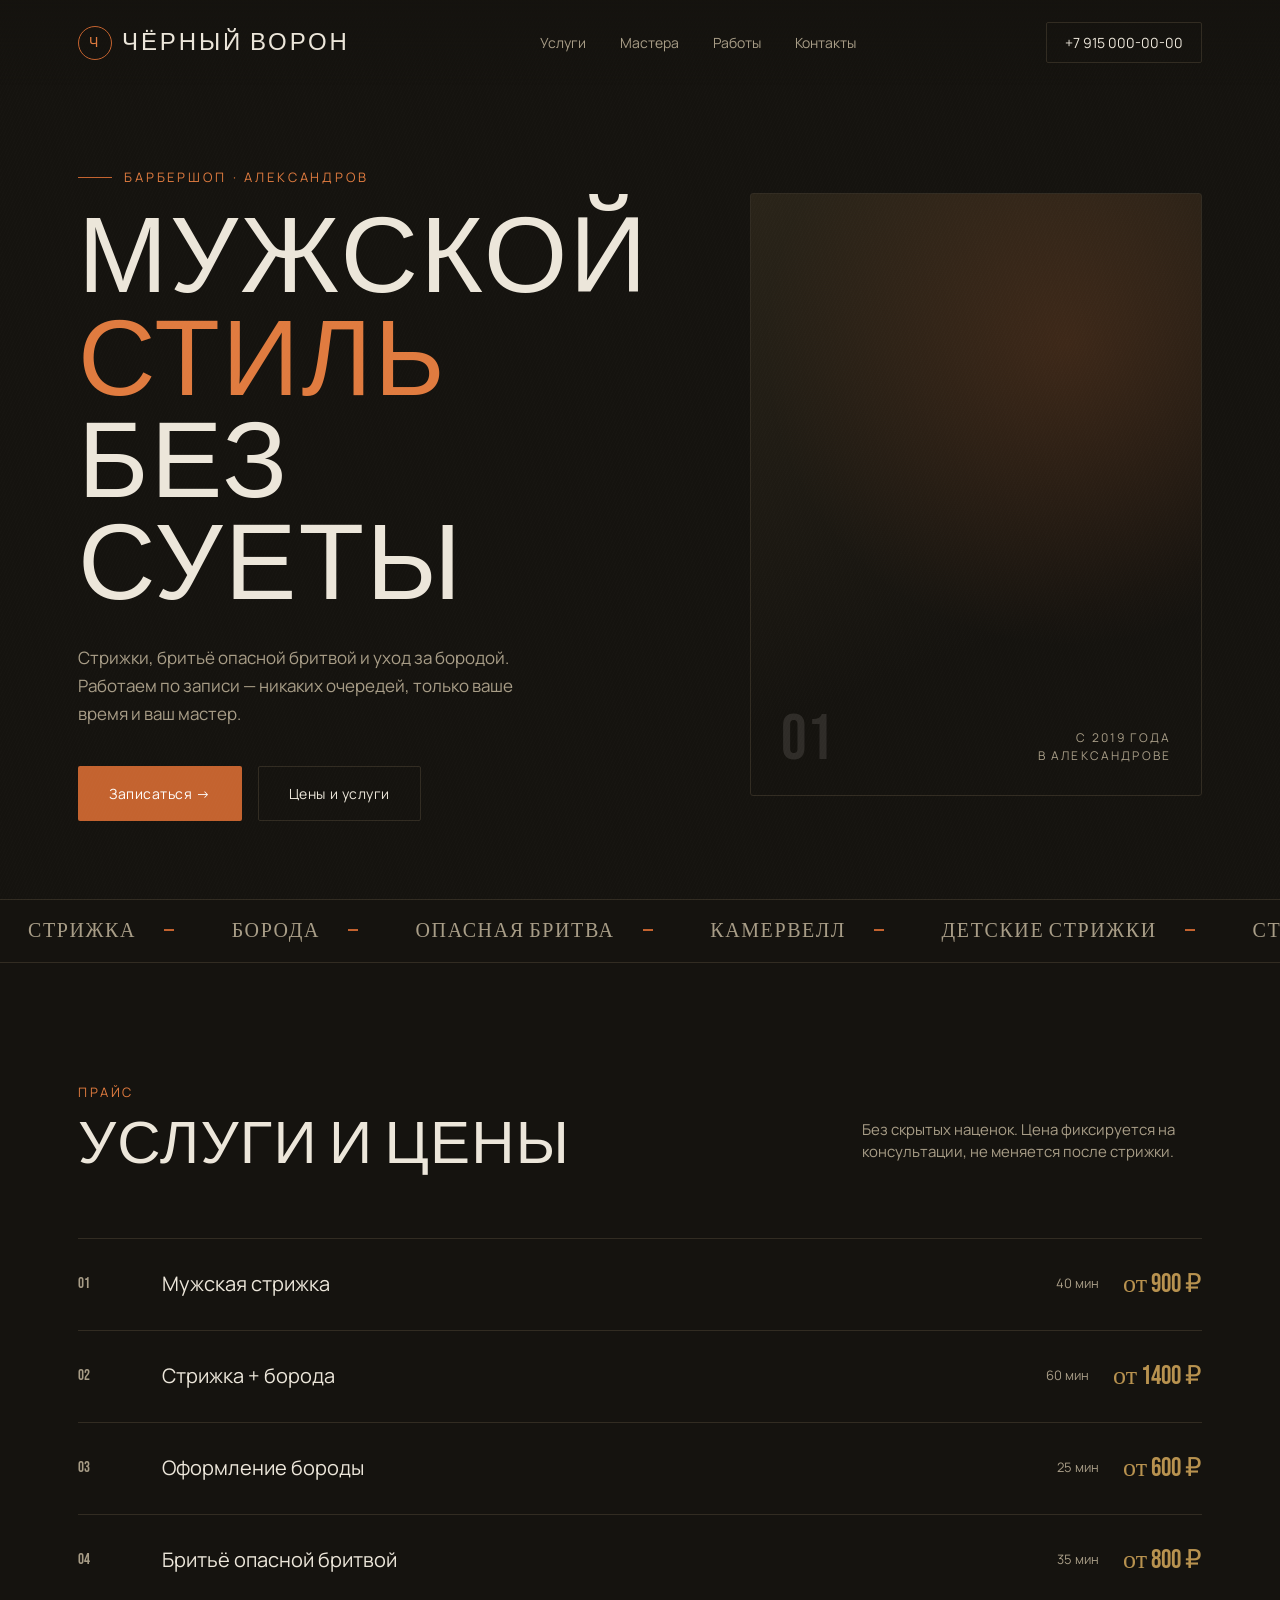
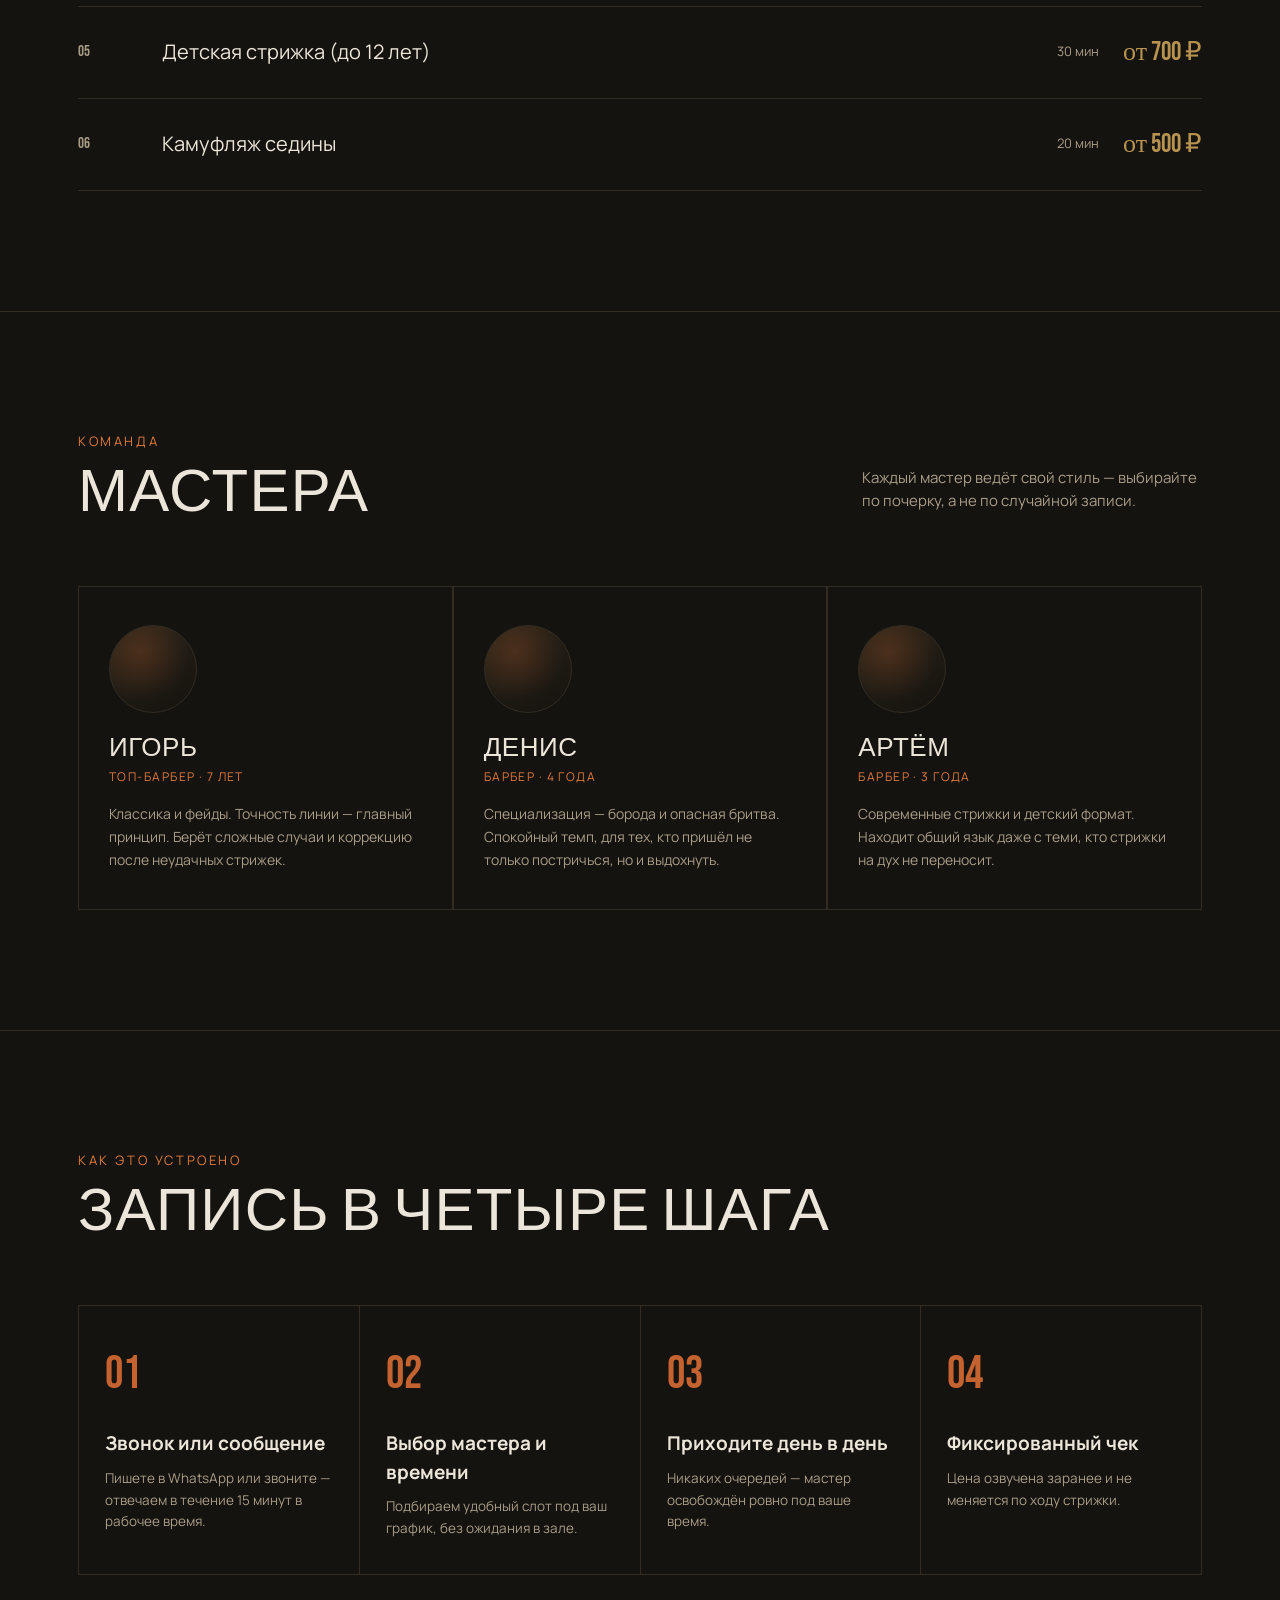
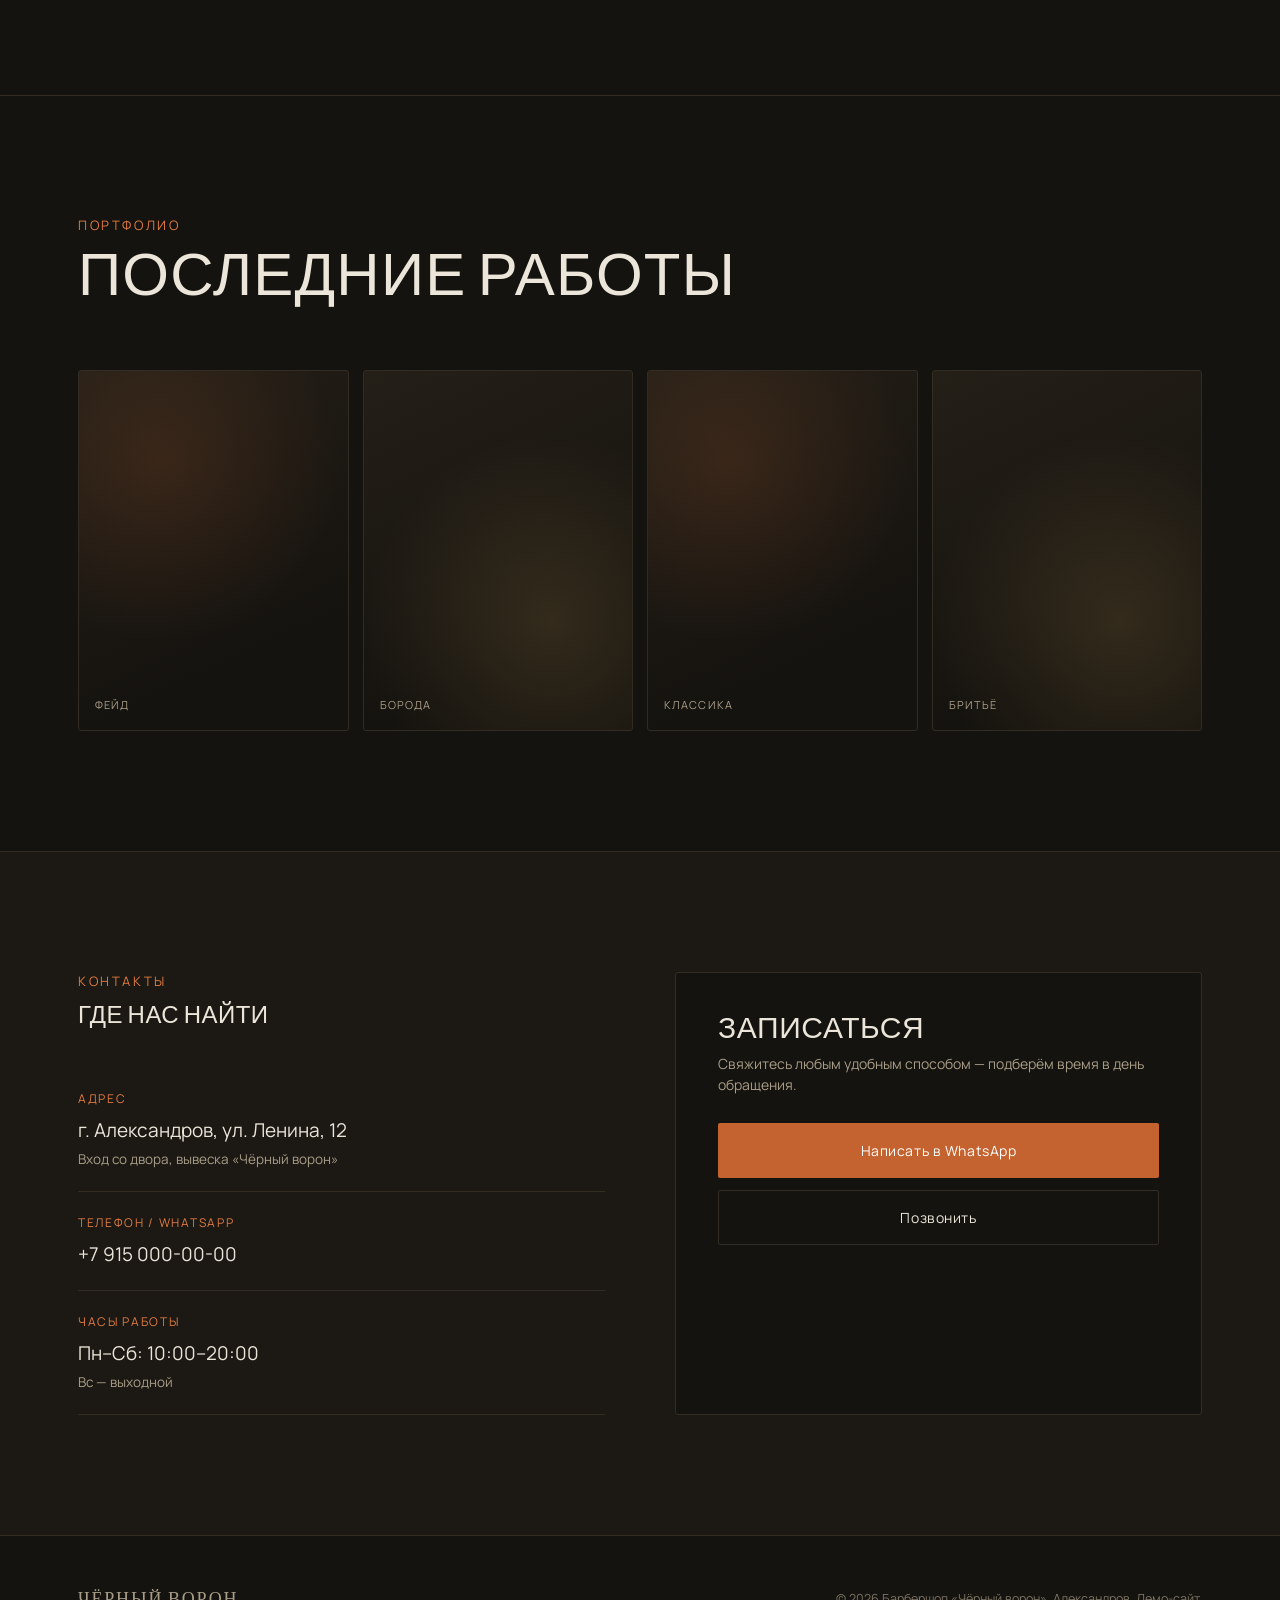
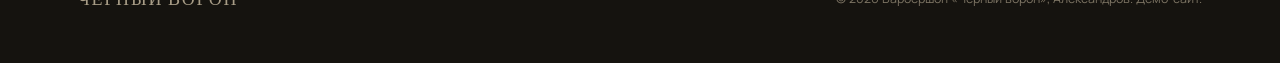
==== index.html @ 99fc336e "Add files via upload" ====
<!DOCTYPE html>
<html lang="ru">
<head>
<meta charset="UTF-8">
<meta name="viewport" content="width=device-width, initial-scale=1.0">
<title>ЧЁРНЫЙ ВОРОН — барбершоп в Александрове</title>
<style>
  @import url('https://fonts.googleapis.com/css2?family=Bebas+Neue&family=Manrope:wght@400;500;600;700;800&display=swap');

  :root{
    --bg: #15130f;
    --bg-soft: #1c1914;
    --line: #322c22;
    --ink: #ece6da;
    --ink-dim: #a89d87;
    --rust: #c4632f;
    --rust-bright: #e07b3f;
    --gold: #b8924f;
  }

  *{margin:0;padding:0;box-sizing:border-box;}

  html{scroll-behavior:smooth;}

  body{
    background:var(--bg);
    color:var(--ink);
    font-family:'Manrope',sans-serif;
    line-height:1.5;
    overflow-x:hidden;
  }

  h1,h2,h3,.display{
    font-family:'Bebas Neue',sans-serif;
    font-weight:400;
    letter-spacing:0.02em;
    text-transform:uppercase;
    line-height:0.95;
  }

  a{color:inherit;text-decoration:none;}
  img{max-width:100%;display:block;}

  .wrap{max-width:1180px;margin:0 auto;padding:0 28px;}

  /* texture */
  body::before{
    content:"";
    position:fixed;inset:0;
    background-image:
      repeating-linear-gradient(115deg, rgba(255,255,255,0.012) 0px, rgba(255,255,255,0.012) 1px, transparent 1px, transparent 3px);
    pointer-events:none;
    z-index:1;
  }

  /* ===== HEADER ===== */
  header{
    position:fixed;top:0;left:0;right:0;
    z-index:50;
    padding:22px 0;
    background:linear-gradient(to bottom, rgba(21,19,15,0.95), transparent);
  }
  header .wrap{display:flex;justify-content:space-between;align-items:center;}
  .logo{
    font-family:'Bebas Neue',sans-serif;
    font-size:24px;
    letter-spacing:0.12em;
    display:flex;align-items:center;gap:10px;
  }
  .logo .mark{
    width:34px;height:34px;
    border:1.5px solid var(--rust);
    border-radius:50%;
    display:flex;align-items:center;justify-content:center;
    font-size:14px;color:var(--rust-bright);
  }
  nav{display:flex;gap:34px;font-size:14px;color:var(--ink-dim);}
  nav a{transition:color .25s;}
  nav a:hover{color:var(--rust-bright);}
  .header-phone{
    font-size:14px;color:var(--ink);
    border:1px solid var(--line);
    padding:9px 18px;
    border-radius:2px;
    transition:.25s;
  }
  .header-phone:hover{border-color:var(--rust);color:var(--rust-bright);}

  @media (max-width:760px){
    nav{display:none;}
  }

  /* ===== HERO ===== */
  .hero{
    min-height:100svh;
    display:flex;align-items:center;
    position:relative;
    padding-top:90px;
    border-bottom:1px solid var(--line);
    overflow:hidden;
  }
  .hero-grid{
    display:grid;
    grid-template-columns:1.15fr 0.85fr;
    gap:60px;
    align-items:center;
    width:100%;
  }
  .hero-eyebrow{
    color:var(--rust-bright);
    font-size:13px;
    letter-spacing:0.22em;
    text-transform:uppercase;
    margin-bottom:22px;
    display:flex;align-items:center;gap:12px;
  }
  .hero-eyebrow::before{
    content:"";width:34px;height:1px;background:var(--rust);
  }
  .hero h1{
    font-size:clamp(58px, 8.4vw, 122px);
    color:var(--ink);
  }
  .hero h1 span{color:var(--rust-bright);}
  .hero-sub{
    margin-top:26px;
    max-width:440px;
    color:var(--ink-dim);
    font-size:17px;
    line-height:1.65;
  }
  .hero-actions{
    margin-top:38px;
    display:flex;gap:16px;flex-wrap:wrap;
  }
  .btn{
    display:inline-flex;align-items:center;gap:10px;
    padding:16px 30px;
    font-size:14px;letter-spacing:0.04em;
    border-radius:2px;
    cursor:pointer;
    transition:.25s;
    border:1px solid transparent;
  }
  .btn-primary{
    background:var(--rust);
    color:#fff;
  }
  .btn-primary:hover{background:var(--rust-bright);transform:translateY(-1px);}
  .btn-ghost{
    border-color:var(--line);
    color:var(--ink);
  }
  .btn-ghost:hover{border-color:var(--gold);color:var(--gold);}

  .hero-visual{
    position:relative;
    aspect-ratio:3/4;
    border-radius:3px;
    overflow:hidden;
    background:
      linear-gradient(160deg, #2a2419, #15130f 70%);
    border:1px solid var(--line);
  }
  .hero-visual::after{
    content:"";
    position:absolute;inset:0;
    background:
      radial-gradient(circle at 70% 25%, rgba(196,99,47,0.18), transparent 55%);
  }
  .razor-mark{
    position:absolute;
    bottom:30px;left:30px;right:30px;
    display:flex;justify-content:space-between;align-items:flex-end;
  }
  .razor-mark .num{
    font-family:'Bebas Neue';
    font-size:64px;
    color:rgba(236,230,218,0.12);
    line-height:0.8;
  }
  .razor-mark .cap{
    font-size:12px;letter-spacing:0.18em;color:var(--ink-dim);text-transform:uppercase;
    text-align:right;
  }

  @media (max-width:880px){
    .hero-grid{grid-template-columns:1fr;}
    .hero-visual{aspect-ratio:16/10;order:-1;}
  }

  /* ===== MARQUEE STRIP ===== */
  .strip{
    border-bottom:1px solid var(--line);
    padding:16px 0;
    overflow:hidden;
    white-space:nowrap;
  }
  .strip-inner{
    display:inline-flex;
    gap:0;
    animation:scroll 26s linear infinite;
  }
  .strip span{
    font-family:'Bebas Neue';
    font-size:20px;
    letter-spacing:0.08em;
    color:var(--ink-dim);
    padding:0 28px;
    display:inline-flex;align-items:center;gap:28px;
  }
  .strip span::after{content:"—";color:var(--rust);}
  @keyframes scroll{
    from{transform:translateX(0);}
    to{transform:translateX(-50%);}
  }

  /* ===== SECTION LABEL ===== */
  .section{padding:120px 0;position:relative;border-bottom:1px solid var(--line);}
  .section-head{
    display:flex;justify-content:space-between;align-items:flex-end;
    margin-bottom:64px;
    gap:30px;flex-wrap:wrap;
  }
  .eyebrow{
    color:var(--rust-bright);
    font-size:13px;letter-spacing:0.2em;text-transform:uppercase;
    margin-bottom:14px;
  }
  .section-head h2{font-size:clamp(38px,5vw,60px);}
  .section-desc{
    max-width:340px;color:var(--ink-dim);font-size:15px;padding-bottom:10px;
  }

  /* ===== SERVICES ===== */
  .services-list{
    border-top:1px solid var(--line);
  }
  .service-row{
    display:grid;
    grid-template-columns:60px 1fr auto auto;
    align-items:center;
    gap:24px;
    padding:26px 0;
    border-bottom:1px solid var(--line);
    transition:.25s;
  }
  .service-row:hover{
    background:rgba(196,99,47,0.05);
  }
  .service-row .idx{
    font-family:'Bebas Neue';font-size:15px;color:var(--ink-dim);
  }
  .service-row .name{font-size:20px;}
  .service-row .desc{
    grid-column:2;
    font-size:13px;color:var(--ink-dim);margin-top:4px;display:none;
  }
  .service-row .time{
    color:var(--ink-dim);font-size:13px;white-space:nowrap;
  }
  .service-row .price{
    font-family:'Bebas Neue';font-size:26px;color:var(--gold);white-space:nowrap;
  }
  @media (max-width:620px){
    .service-row{grid-template-columns:34px 1fr auto;}
    .service-row .time{display:none;}
  }

  /* ===== ABOUT / MASTERS ===== */
  .masters-grid{
    display:grid;
    grid-template-columns:repeat(3,1fr);
    gap:2px;
    background:var(--line);
    border:1px solid var(--line);
  }
  .master-card{
    background:var(--bg);
    padding:38px 30px;
    position:relative;
  }
  .master-card .photo{
    aspect-ratio:1;
    border-radius:50%;
    width:88px;
    margin-bottom:24px;
    background:linear-gradient(150deg,#2a2419,#15130f);
    border:1px solid var(--line);
    position:relative;
    overflow:hidden;
  }
  .master-card .photo::after{
    content:"";position:absolute;inset:0;
    background:radial-gradient(circle at 35% 30%, rgba(196,99,47,0.25), transparent 60%);
  }
  .master-card h3{font-size:26px;margin-bottom:6px;}
  .master-card .role{
    color:var(--rust-bright);font-size:12px;letter-spacing:0.12em;text-transform:uppercase;margin-bottom:16px;
  }
  .master-card p{color:var(--ink-dim);font-size:14px;line-height:1.65;}
  @media (max-width:820px){
    .masters-grid{grid-template-columns:1fr;}
  }

  /* ===== PROCESS ===== */
  .process{
    display:grid;
    grid-template-columns:repeat(4,1fr);
    gap:1px;
    background:var(--line);
    border:1px solid var(--line);
  }
  .process-step{
    background:var(--bg);
    padding:34px 26px;
  }
  .process-step .step-num{
    font-family:'Bebas Neue';
    font-size:46px;
    color:var(--rust);
    margin-bottom:20px;
  }
  .process-step h4{font-size:19px;margin-bottom:10px;text-transform:none;font-family:'Manrope';font-weight:700;}
  .process-step p{color:var(--ink-dim);font-size:13.5px;line-height:1.6;}
  @media (max-width:820px){
    .process{grid-template-columns:1fr 1fr;}
  }
  @media (max-width:520px){
    .process{grid-template-columns:1fr;}
  }

  /* ===== GALLERY (no images, texture cards) ===== */
  .gallery{
    display:grid;
    grid-template-columns:repeat(4,1fr);
    gap:14px;
  }
  .gallery-card{
    aspect-ratio:3/4;
    border-radius:3px;
    border:1px solid var(--line);
    background:linear-gradient(155deg,#241f17,#15130f 75%);
    position:relative;
    overflow:hidden;
  }
  .gallery-card:nth-child(2n)::after{background:radial-gradient(circle at 70% 70%, rgba(184,146,79,0.18), transparent 60%);}
  .gallery-card::after{
    content:"";position:absolute;inset:0;
    background:radial-gradient(circle at 30% 25%, rgba(196,99,47,0.16), transparent 55%);
  }
  .gallery-card .tag{
    position:absolute;bottom:16px;left:16px;
    font-size:11px;letter-spacing:0.1em;text-transform:uppercase;color:var(--ink-dim);
  }
  @media (max-width:820px){
    .gallery{grid-template-columns:repeat(2,1fr);}
  }

  /* ===== CONTACT / BOOKING ===== */
  .contact-section{
    background:var(--bg-soft);
  }
  .contact-grid{
    display:grid;
    grid-template-columns:1fr 1fr;
    gap:70px;
  }
  .contact-info .item{
    padding:22px 0;
    border-bottom:1px solid var(--line);
  }
  .contact-info .item .label{
    font-size:12px;letter-spacing:0.14em;text-transform:uppercase;color:var(--rust-bright);margin-bottom:8px;
  }
  .contact-info .item .value{font-size:19px;}
  .contact-info .item .value-sub{color:var(--ink-dim);font-size:13.5px;margin-top:4px;}

  .booking-card{
    border:1px solid var(--line);
    border-radius:3px;
    padding:42px;
    background:var(--bg);
  }
  .booking-card h3{font-size:30px;margin-bottom:10px;}
  .booking-card p{color:var(--ink-dim);font-size:14px;margin-bottom:28px;}
  .booking-card .btn{width:100%;justify-content:center;margin-bottom:12px;}

  @media (max-width:820px){
    .contact-grid{grid-template-columns:1fr;gap:40px;}
  }

  /* ===== FOOTER ===== */
  footer{padding:50px 0;}
  footer .wrap{
    display:flex;justify-content:space-between;align-items:center;flex-wrap:wrap;gap:16px;
  }
  footer .foot-logo{font-family:'Bebas Neue';font-size:18px;letter-spacing:0.1em;color:var(--ink-dim);}
  footer .foot-note{font-size:12.5px;color:var(--ink-dim);opacity:0.7;}

  ::selection{background:var(--rust);color:#fff;}

  /* focus visibility */
  a:focus-visible, .btn:focus-visible{outline:2px solid var(--rust-bright);outline-offset:3px;}

  @media (prefers-reduced-motion: reduce){
    .strip-inner{animation:none;}
    html{scroll-behavior:auto;}
  }
</style>
</head>
<body>

<header>
  <div class="wrap">
    <div class="logo"><span class="mark">Ч</span>ЧЁРНЫЙ ВОРОН</div>
    <nav>
      <a href="#services">Услуги</a>
      <a href="#masters">Мастера</a>
      <a href="#gallery">Работы</a>
      <a href="#contact">Контакты</a>
    </nav>
    <a href="tel:+79150000000" class="header-phone">+7 915 000-00-00</a>
  </div>
</header>

<section class="hero">
  <div class="wrap hero-grid">
    <div>
      <div class="hero-eyebrow">Барбершоп · Александров</div>
      <h1>МУЖСКОЙ<br><span>СТИЛЬ</span><br>БЕЗ СУЕТЫ</h1>
      <p class="hero-sub">Стрижки, бритьё опасной бритвой и уход за бородой. Работаем по записи — никаких очередей, только ваше время и ваш мастер.</p>
      <div class="hero-actions">
        <a href="#contact" class="btn btn-primary">Записаться →</a>
        <a href="#services" class="btn btn-ghost">Цены и услуги</a>
      </div>
    </div>
    <div class="hero-visual">
      <div class="razor-mark">
        <div class="num">01</div>
        <div class="cap">с 2019 года<br>в Александрове</div>
      </div>
    </div>
  </div>
</section>

<div class="strip">
  <div class="strip-inner">
    <span>СТРИЖКА</span><span>БОРОДА</span><span>ОПАСНАЯ БРИТВА</span><span>КАМЕРВЕЛЛ</span><span>ДЕТСКИЕ СТРИЖКИ</span>
    <span>СТРИЖКА</span><span>БОРОДА</span><span>ОПАСНАЯ БРИТВА</span><span>КАМЕРВЕЛЛ</span><span>ДЕТСКИЕ СТРИЖКИ</span>
  </div>
</div>

<section class="section" id="services">
  <div class="wrap">
    <div class="section-head">
      <div>
        <div class="eyebrow">Прайс</div>
        <h2>Услуги и цены</h2>
      </div>
      <p class="section-desc">Без скрытых наценок. Цена фиксируется на консультации, не меняется после стрижки.</p>
    </div>

    <div class="services-list">
      <div class="service-row">
        <span class="idx">01</span>
        <span class="name">Мужская стрижка</span>
        <span class="time">40 мин</span>
        <span class="price">от 900 ₽</span>
      </div>
      <div class="service-row">
        <span class="idx">02</span>
        <span class="name">Стрижка + борода</span>
        <span class="time">60 мин</span>
        <span class="price">от 1400 ₽</span>
      </div>
      <div class="service-row">
        <span class="idx">03</span>
        <span class="name">Оформление бороды</span>
        <span class="time">25 мин</span>
        <span class="price">от 600 ₽</span>
      </div>
      <div class="service-row">
        <span class="idx">04</span>
        <span class="name">Бритьё опасной бритвой</span>
        <span class="time">35 мин</span>
        <span class="price">от 800 ₽</span>
      </div>
      <div class="service-row">
        <span class="idx">05</span>
        <span class="name">Детская стрижка (до 12 лет)</span>
        <span class="time">30 мин</span>
        <span class="price">от 700 ₽</span>
      </div>
      <div class="service-row">
        <span class="idx">06</span>
        <span class="name">Камуфляж седины</span>
        <span class="time">20 мин</span>
        <span class="price">от 500 ₽</span>
      </div>
    </div>
  </div>
</section>

<section class="section" id="masters">
  <div class="wrap">
    <div class="section-head">
      <div>
        <div class="eyebrow">Команда</div>
        <h2>Мастера</h2>
      </div>
      <p class="section-desc">Каждый мастер ведёт свой стиль — выбирайте по почерку, а не по случайной записи.</p>
    </div>

    <div class="masters-grid">
      <div class="master-card">
        <div class="photo"></div>
        <h3>Игорь</h3>
        <div class="role">Топ-барбер · 7 лет</div>
        <p>Классика и фейды. Точность линии — главный принцип. Берёт сложные случаи и коррекцию после неудачных стрижек.</p>
      </div>
      <div class="master-card">
        <div class="photo"></div>
        <h3>Денис</h3>
        <div class="role">Барбер · 4 года</div>
        <p>Специализация — борода и опасная бритва. Спокойный темп, для тех, кто пришёл не только постричься, но и выдохнуть.</p>
      </div>
      <div class="master-card">
        <div class="photo"></div>
        <h3>Артём</h3>
        <div class="role">Барбер · 3 года</div>
        <p>Современные стрижки и детский формат. Находит общий язык даже с теми, кто стрижки на дух не переносит.</p>
      </div>
    </div>
  </div>
</section>

<section class="section">
  <div class="wrap">
    <div class="section-head">
      <div>
        <div class="eyebrow">Как это устроено</div>
        <h2>Запись в четыре шага</h2>
      </div>
    </div>

    <div class="process">
      <div class="process-step">
        <div class="step-num">01</div>
        <h4>Звонок или сообщение</h4>
        <p>Пишете в WhatsApp или звоните — отвечаем в течение 15 минут в рабочее время.</p>
      </div>
      <div class="process-step">
        <div class="step-num">02</div>
        <h4>Выбор мастера и времени</h4>
        <p>Подбираем удобный слот под ваш график, без ожидания в зале.</p>
      </div>
      <div class="process-step">
        <div class="step-num">03</div>
        <h4>Приходите день в день</h4>
        <p>Никаких очередей — мастер освобождён ровно под ваше время.</p>
      </div>
      <div class="process-step">
        <div class="step-num">04</div>
        <h4>Фиксированный чек</h4>
        <p>Цена озвучена заранее и не меняется по ходу стрижки.</p>
      </div>
    </div>
  </div>
</section>

<section class="section" id="gallery">
  <div class="wrap">
    <div class="section-head">
      <div>
        <div class="eyebrow">Портфолио</div>
        <h2>Последние работы</h2>
      </div>
    </div>

    <div class="gallery">
      <div class="gallery-card"><span class="tag">Фейд</span></div>
      <div class="gallery-card"><span class="tag">Борода</span></div>
      <div class="gallery-card"><span class="tag">Классика</span></div>
      <div class="gallery-card"><span class="tag">Бритьё</span></div>
    </div>
  </div>
</section>

<section class="section contact-section" id="contact">
  <div class="wrap contact-grid">
    <div>
      <div class="eyebrow">Контакты</div>
      <h2 style="margin-bottom:40px;">Где нас найти</h2>

      <div class="contact-info">
        <div class="item">
          <div class="label">Адрес</div>
          <div class="value">г. Александров, ул. Ленина, 12</div>
          <div class="value-sub">Вход со двора, вывеска «Чёрный ворон»</div>
        </div>
        <div class="item">
          <div class="label">Телефон / WhatsApp</div>
          <div class="value">+7 915 000-00-00</div>
        </div>
        <div class="item">
          <div class="label">Часы работы</div>
          <div class="value">Пн–Сб: 10:00–20:00</div>
          <div class="value-sub">Вс — выходной</div>
        </div>
      </div>
    </div>

    <div class="booking-card">
      <h3>Записаться</h3>
      <p>Свяжитесь любым удобным способом — подберём время в день обращения.</p>
      <a href="https://wa.me/79150000000" class="btn btn-primary">Написать в WhatsApp</a>
      <a href="tel:+79150000000" class="btn btn-ghost">Позвонить</a>
    </div>
  </div>
</section>

<footer>
  <div class="wrap">
    <div class="foot-logo">ЧЁРНЫЙ ВОРОН</div>
    <div class="foot-note">© 2026 Барбершоп «Чёрный ворон», Александров. Демо-сайт.</div>
  </div>
</footer>

</body>
</html>
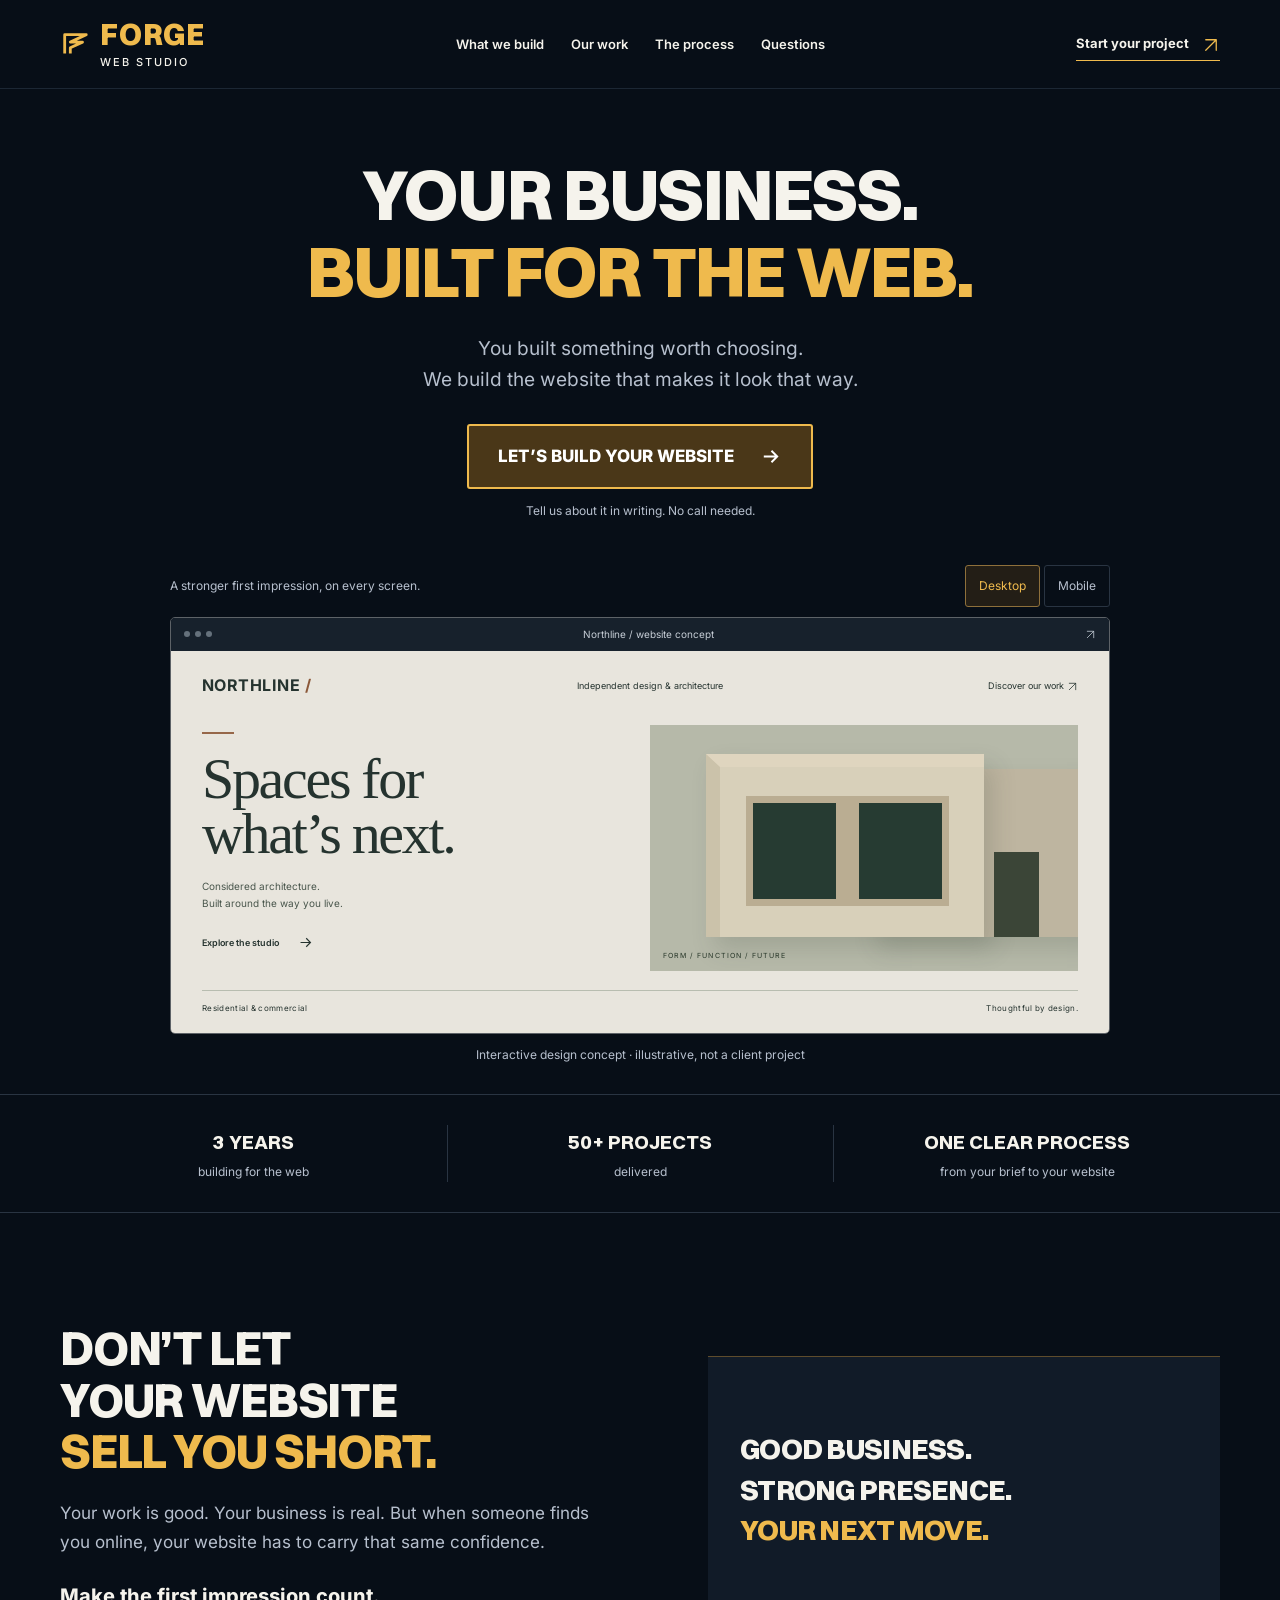
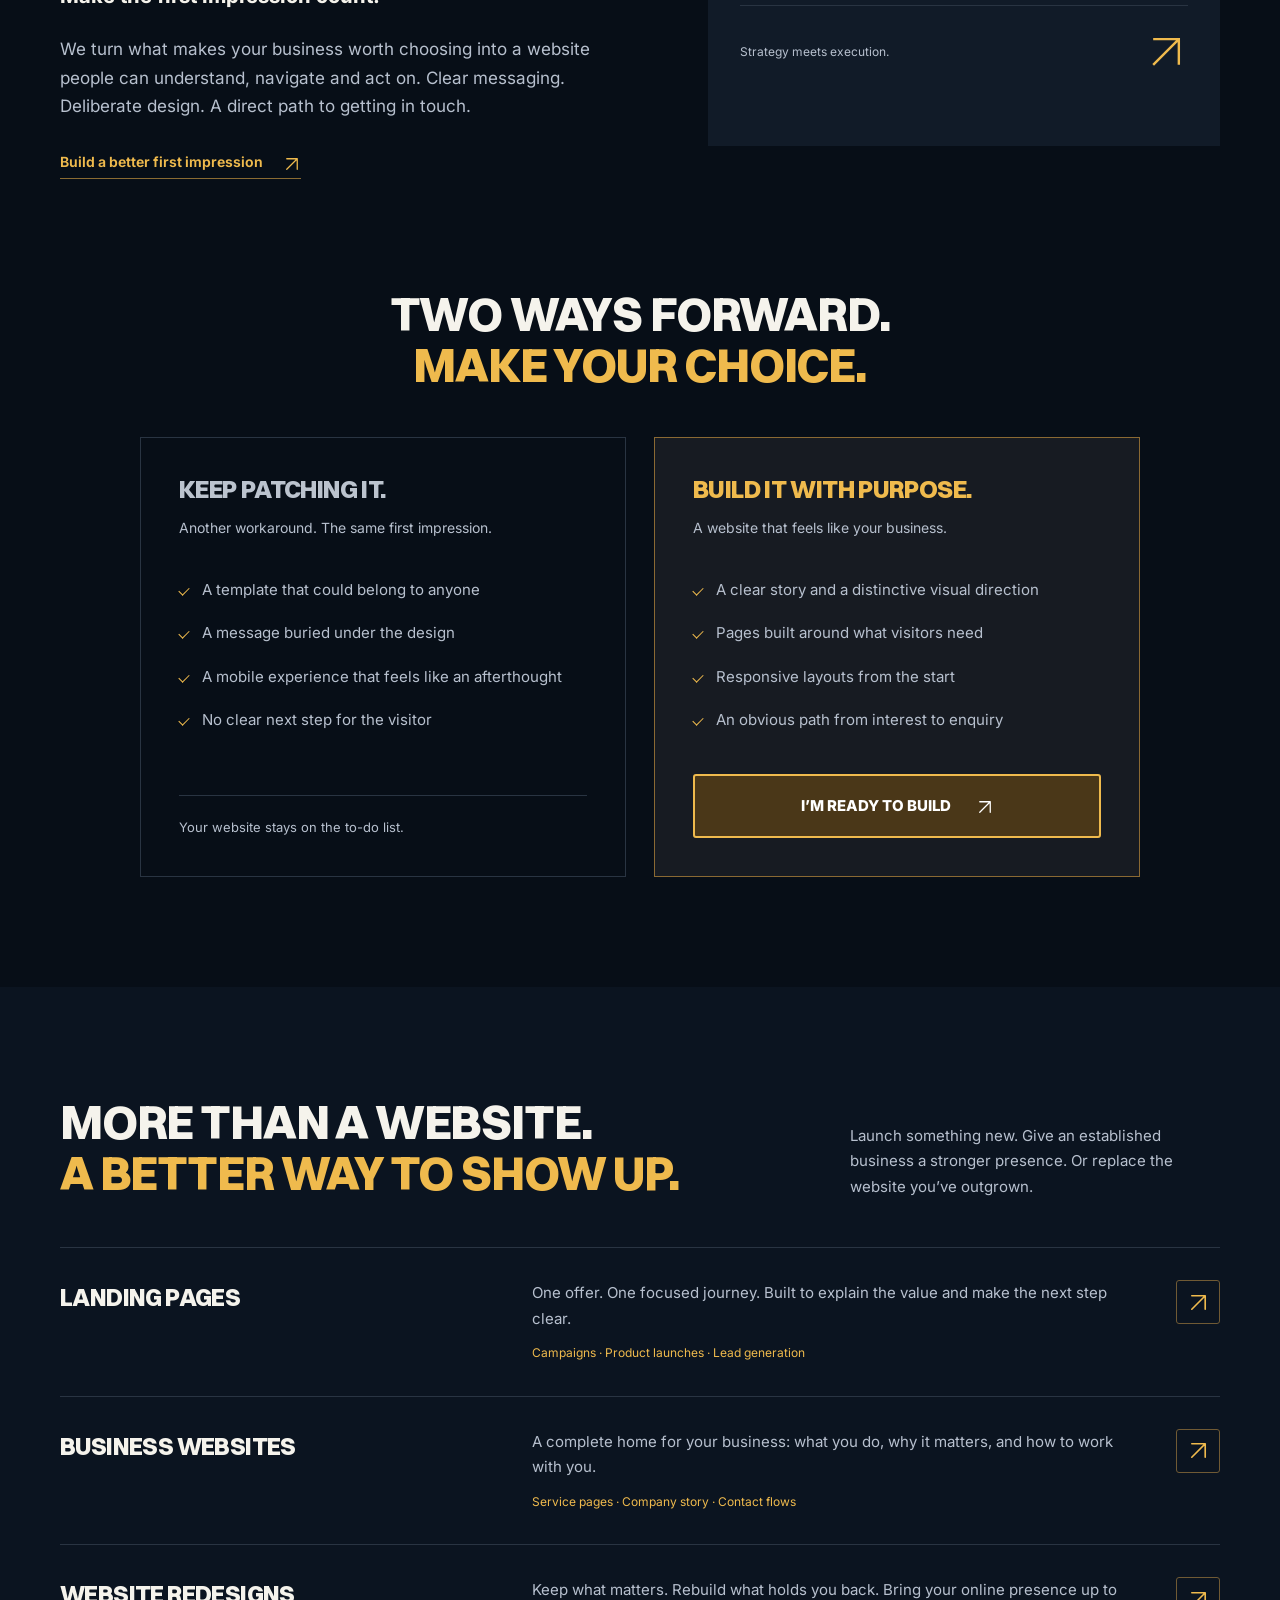
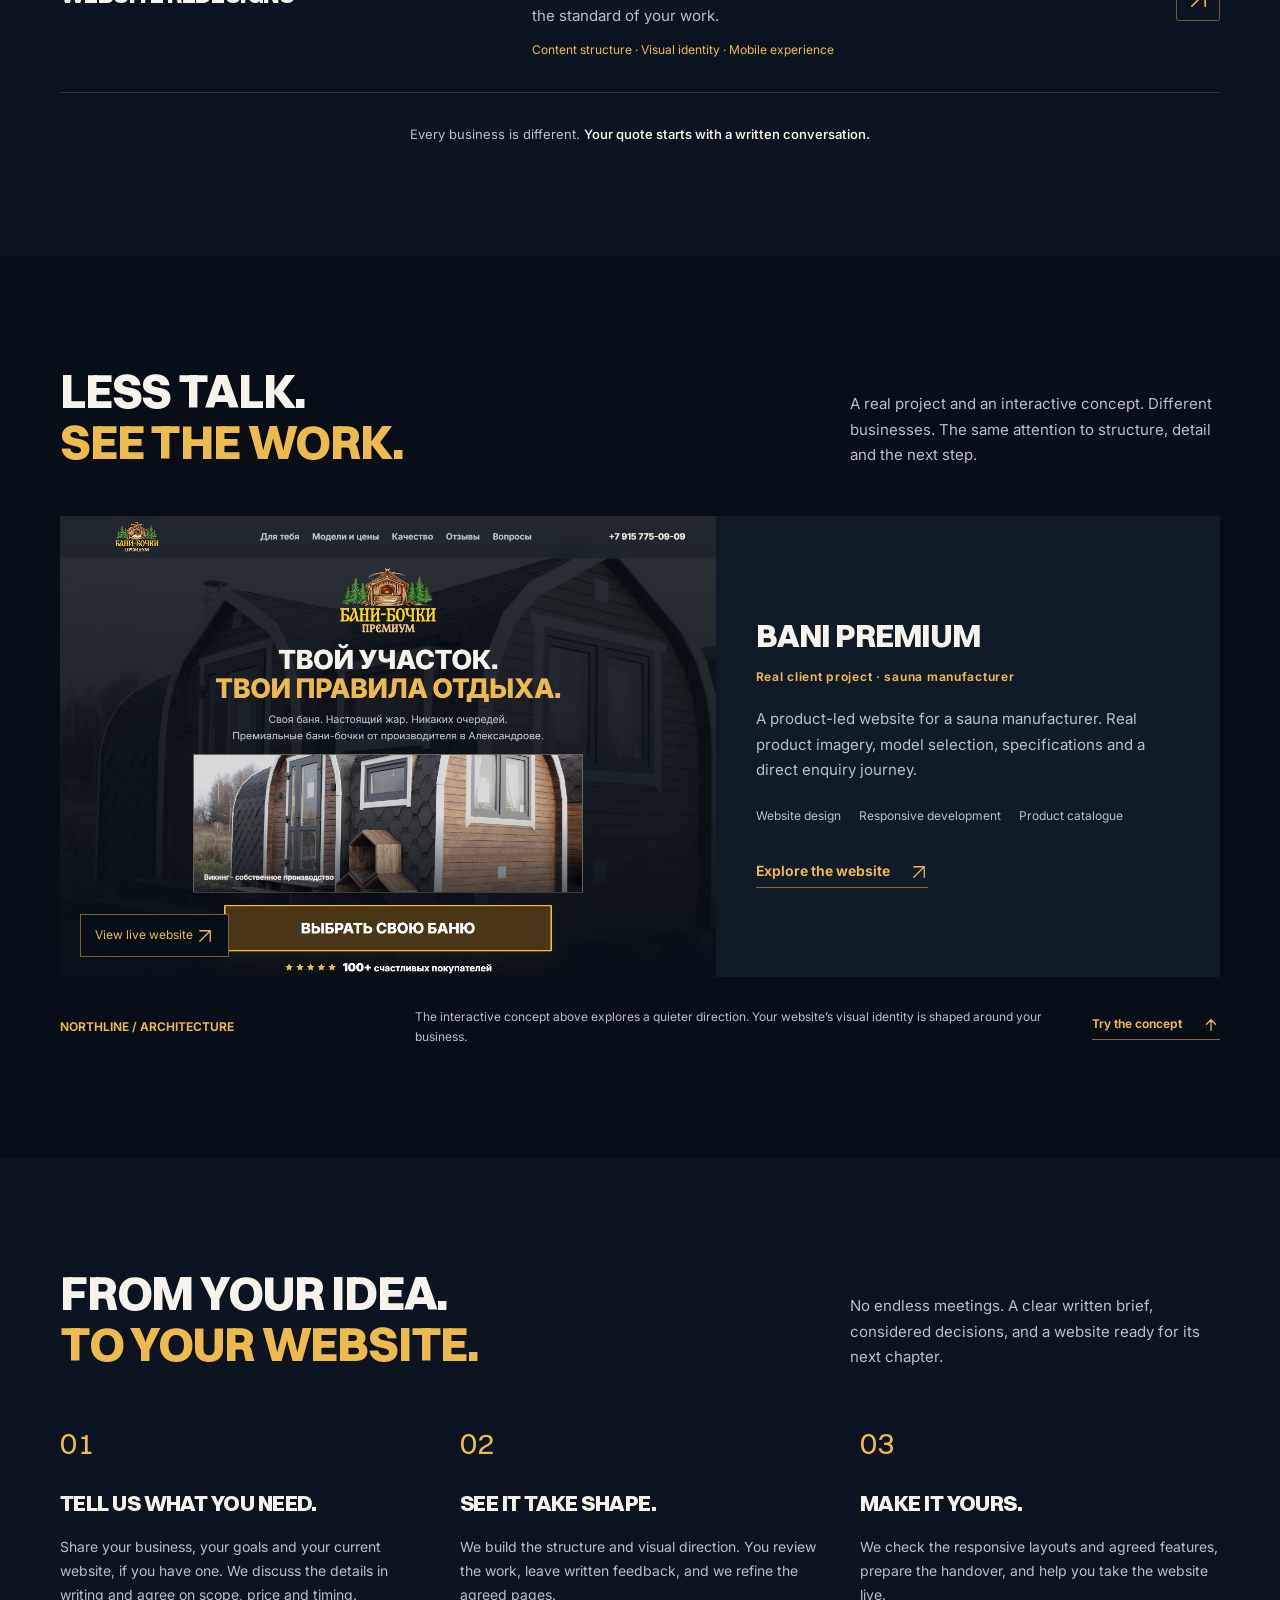
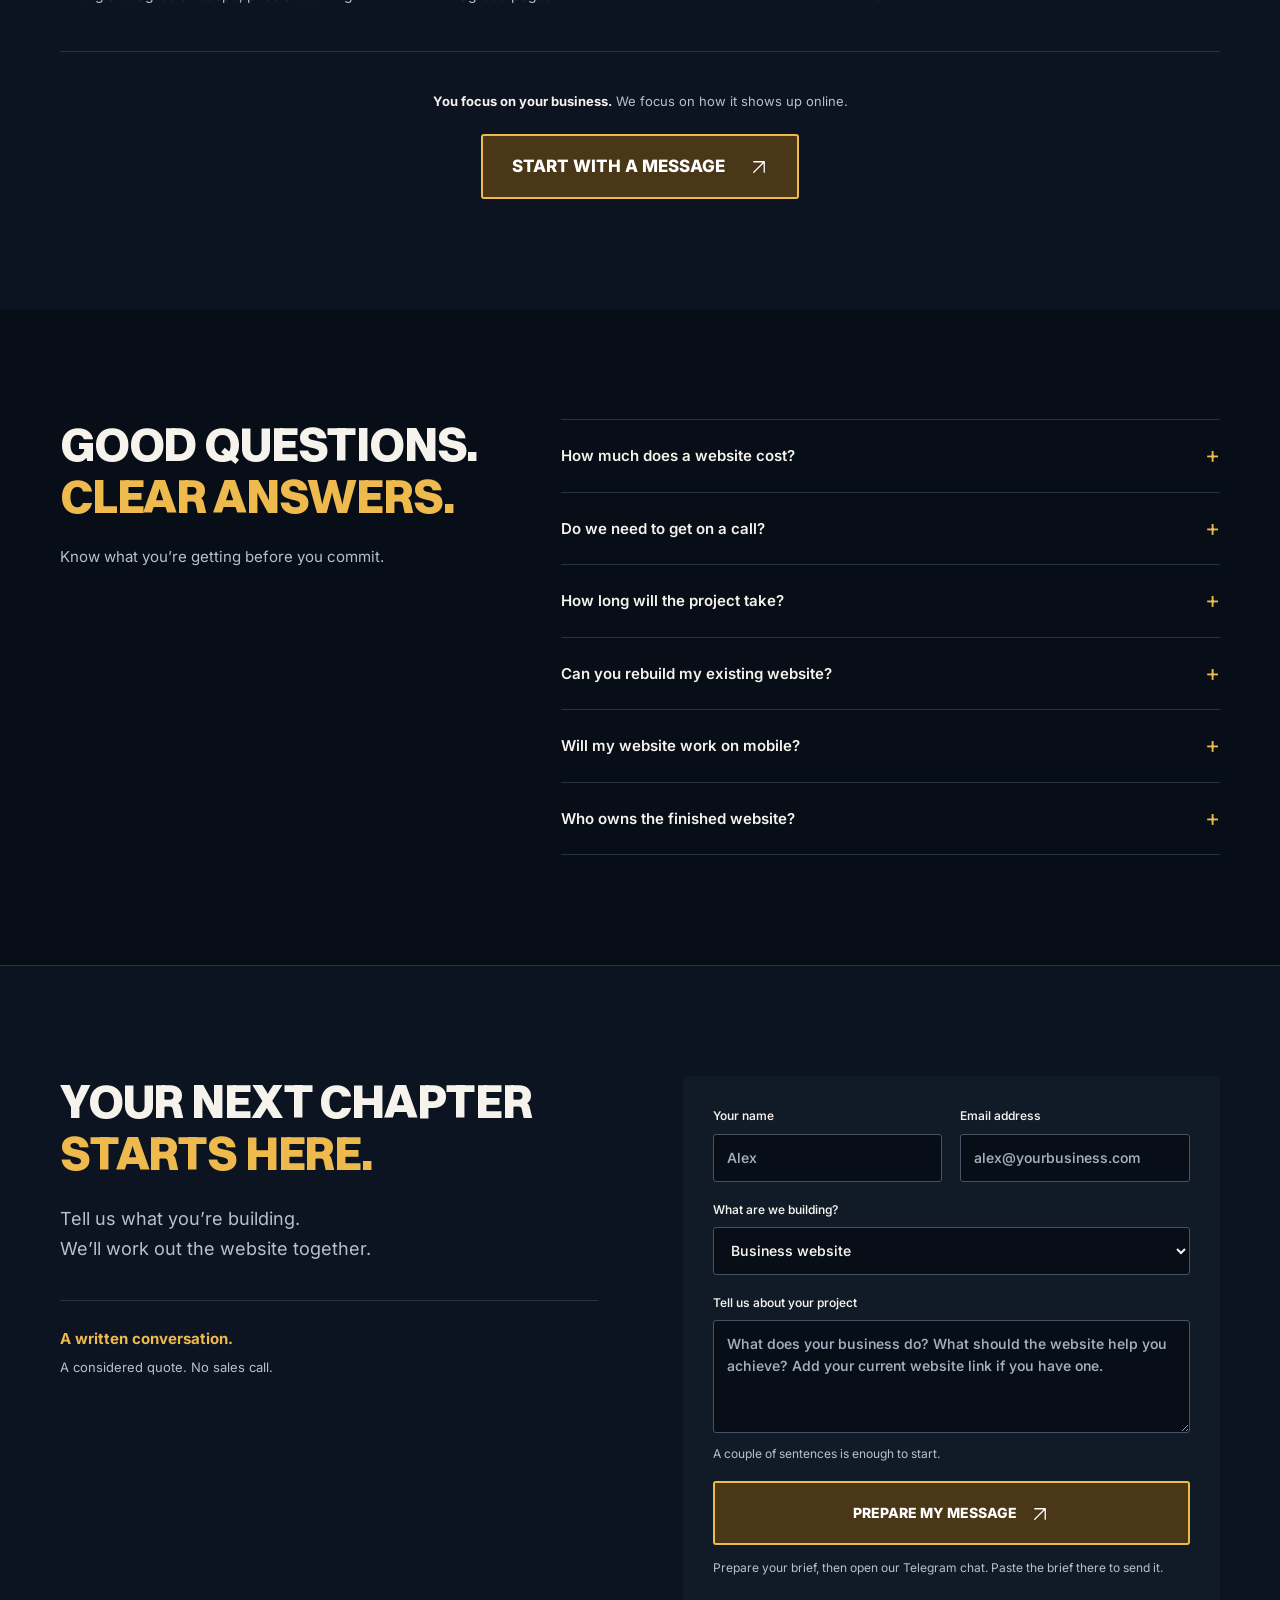
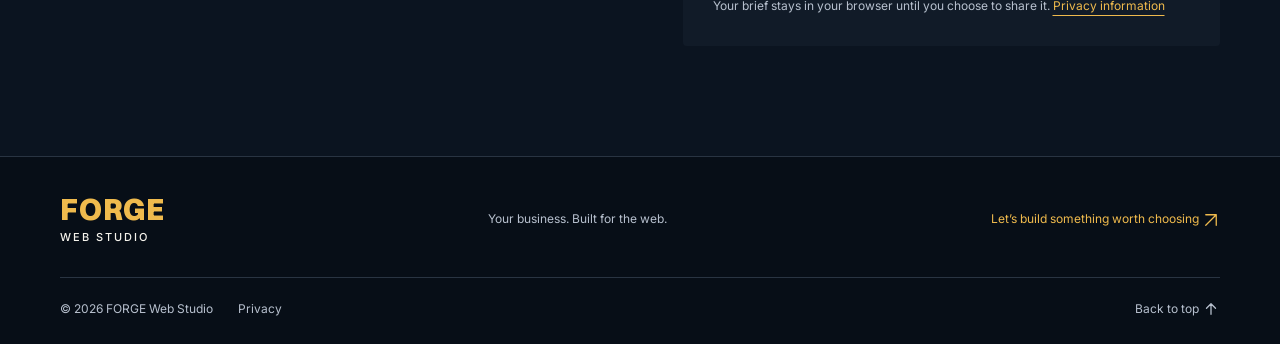
==== commit ccdc728e: "Replace previous demo with FORGE Web Studio website" ====
--- a/index.html
+++ b/index.html
@@ -1,631 +1,54 @@
-<!DOCTYPE html>
-<html lang="ru">
+<!doctype html>
+<html lang="en">
 <head>
-<meta charset="UTF-8">
-<meta name="viewport" content="width=device-width, initial-scale=1.0">
-<title>ЧЁРНЫЙ ВОРОН — барбершоп в Александрове</title>
-<style>
-  @import url('https://fonts.googleapis.com/css2?family=Bebas+Neue&family=Manrope:wght@400;500;600;700;800&display=swap');
-
-  :root{
-    --bg: #15130f;
-    --bg-soft: #1c1914;
-    --line: #322c22;
-    --ink: #ece6da;
-    --ink-dim: #a89d87;
-    --rust: #c4632f;
-    --rust-bright: #e07b3f;
-    --gold: #b8924f;
-  }
-
-  *{margin:0;padding:0;box-sizing:border-box;}
-
-  html{scroll-behavior:smooth;}
-
-  body{
-    background:var(--bg);
-    color:var(--ink);
-    font-family:'Manrope',sans-serif;
-    line-height:1.5;
-    overflow-x:hidden;
-  }
-
-  h1,h2,h3,.display{
-    font-family:'Bebas Neue',sans-serif;
-    font-weight:400;
-    letter-spacing:0.02em;
-    text-transform:uppercase;
-    line-height:0.95;
-  }
-
-  a{color:inherit;text-decoration:none;}
-  img{max-width:100%;display:block;}
-
-  .wrap{max-width:1180px;margin:0 auto;padding:0 28px;}
-
-  /* texture */
-  body::before{
-    content:"";
-    position:fixed;inset:0;
-    background-image:
-      repeating-linear-gradient(115deg, rgba(255,255,255,0.012) 0px, rgba(255,255,255,0.012) 1px, transparent 1px, transparent 3px);
-    pointer-events:none;
-    z-index:1;
-  }
-
-  /* ===== HEADER ===== */
-  header{
-    position:fixed;top:0;left:0;right:0;
-    z-index:50;
-    padding:22px 0;
-    background:linear-gradient(to bottom, rgba(21,19,15,0.95), transparent);
-  }
-  header .wrap{display:flex;justify-content:space-between;align-items:center;}
-  .logo{
-    font-family:'Bebas Neue',sans-serif;
-    font-size:24px;
-    letter-spacing:0.12em;
-    display:flex;align-items:center;gap:10px;
-  }
-  .logo .mark{
-    width:34px;height:34px;
-    border:1.5px solid var(--rust);
-    border-radius:50%;
-    display:flex;align-items:center;justify-content:center;
-    font-size:14px;color:var(--rust-bright);
-  }
-  nav{display:flex;gap:34px;font-size:14px;color:var(--ink-dim);}
-  nav a{transition:color .25s;}
-  nav a:hover{color:var(--rust-bright);}
-  .header-phone{
-    font-size:14px;color:var(--ink);
-    border:1px solid var(--line);
-    padding:9px 18px;
-    border-radius:2px;
-    transition:.25s;
-  }
-  .header-phone:hover{border-color:var(--rust);color:var(--rust-bright);}
-
-  @media (max-width:760px){
-    nav{display:none;}
-  }
-
-  /* ===== HERO ===== */
-  .hero{
-    min-height:100svh;
-    display:flex;align-items:center;
-    position:relative;
-    padding-top:90px;
-    border-bottom:1px solid var(--line);
-    overflow:hidden;
-  }
-  .hero-grid{
-    display:grid;
-    grid-template-columns:1.15fr 0.85fr;
-    gap:60px;
-    align-items:center;
-    width:100%;
-  }
-  .hero-eyebrow{
-    color:var(--rust-bright);
-    font-size:13px;
-    letter-spacing:0.22em;
-    text-transform:uppercase;
-    margin-bottom:22px;
-    display:flex;align-items:center;gap:12px;
-  }
-  .hero-eyebrow::before{
-    content:"";width:34px;height:1px;background:var(--rust);
-  }
-  .hero h1{
-    font-size:clamp(58px, 8.4vw, 122px);
-    color:var(--ink);
-  }
-  .hero h1 span{color:var(--rust-bright);}
-  .hero-sub{
-    margin-top:26px;
-    max-width:440px;
-    color:var(--ink-dim);
-    font-size:17px;
-    line-height:1.65;
-  }
-  .hero-actions{
-    margin-top:38px;
-    display:flex;gap:16px;flex-wrap:wrap;
-  }
-  .btn{
-    display:inline-flex;align-items:center;gap:10px;
-    padding:16px 30px;
-    font-size:14px;letter-spacing:0.04em;
-    border-radius:2px;
-    cursor:pointer;
-    transition:.25s;
-    border:1px solid transparent;
-  }
-  .btn-primary{
-    background:var(--rust);
-    color:#fff;
-  }
-  .btn-primary:hover{background:var(--rust-bright);transform:translateY(-1px);}
-  .btn-ghost{
-    border-color:var(--line);
-    color:var(--ink);
-  }
-  .btn-ghost:hover{border-color:var(--gold);color:var(--gold);}
-
-  .hero-visual{
-    position:relative;
-    aspect-ratio:3/4;
-    border-radius:3px;
-    overflow:hidden;
-    background:
-      linear-gradient(160deg, #2a2419, #15130f 70%);
-    border:1px solid var(--line);
-  }
-  .hero-visual::after{
-    content:"";
-    position:absolute;inset:0;
-    background:
-      radial-gradient(circle at 70% 25%, rgba(196,99,47,0.18), transparent 55%);
-  }
-  .razor-mark{
-    position:absolute;
-    bottom:30px;left:30px;right:30px;
-    display:flex;justify-content:space-between;align-items:flex-end;
-  }
-  .razor-mark .num{
-    font-family:'Bebas Neue';
-    font-size:64px;
-    color:rgba(236,230,218,0.12);
-    line-height:0.8;
-  }
-  .razor-mark .cap{
-    font-size:12px;letter-spacing:0.18em;color:var(--ink-dim);text-transform:uppercase;
-    text-align:right;
-  }
-
-  @media (max-width:880px){
-    .hero-grid{grid-template-columns:1fr;}
-    .hero-visual{aspect-ratio:16/10;order:-1;}
-  }
-
-  /* ===== MARQUEE STRIP ===== */
-  .strip{
-    border-bottom:1px solid var(--line);
-    padding:16px 0;
-    overflow:hidden;
-    white-space:nowrap;
-  }
-  .strip-inner{
-    display:inline-flex;
-    gap:0;
-    animation:scroll 26s linear infinite;
-  }
-  .strip span{
-    font-family:'Bebas Neue';
-    font-size:20px;
-    letter-spacing:0.08em;
-    color:var(--ink-dim);
-    padding:0 28px;
-    display:inline-flex;align-items:center;gap:28px;
-  }
-  .strip span::after{content:"—";color:var(--rust);}
-  @keyframes scroll{
-    from{transform:translateX(0);}
-    to{transform:translateX(-50%);}
-  }
-
-  /* ===== SECTION LABEL ===== */
-  .section{padding:120px 0;position:relative;border-bottom:1px solid var(--line);}
-  .section-head{
-    display:flex;justify-content:space-between;align-items:flex-end;
-    margin-bottom:64px;
-    gap:30px;flex-wrap:wrap;
-  }
-  .eyebrow{
-    color:var(--rust-bright);
-    font-size:13px;letter-spacing:0.2em;text-transform:uppercase;
-    margin-bottom:14px;
-  }
-  .section-head h2{font-size:clamp(38px,5vw,60px);}
-  .section-desc{
-    max-width:340px;color:var(--ink-dim);font-size:15px;padding-bottom:10px;
-  }
-
-  /* ===== SERVICES ===== */
-  .services-list{
-    border-top:1px solid var(--line);
-  }
-  .service-row{
-    display:grid;
-    grid-template-columns:60px 1fr auto auto;
-    align-items:center;
-    gap:24px;
-    padding:26px 0;
-    border-bottom:1px solid var(--line);
-    transition:.25s;
-  }
-  .service-row:hover{
-    background:rgba(196,99,47,0.05);
-  }
-  .service-row .idx{
-    font-family:'Bebas Neue';font-size:15px;color:var(--ink-dim);
-  }
-  .service-row .name{font-size:20px;}
-  .service-row .desc{
-    grid-column:2;
-    font-size:13px;color:var(--ink-dim);margin-top:4px;display:none;
-  }
-  .service-row .time{
-    color:var(--ink-dim);font-size:13px;white-space:nowrap;
-  }
-  .service-row .price{
-    font-family:'Bebas Neue';font-size:26px;color:var(--gold);white-space:nowrap;
-  }
-  @media (max-width:620px){
-    .service-row{grid-template-columns:34px 1fr auto;}
-    .service-row .time{display:none;}
-  }
-
-  /* ===== ABOUT / MASTERS ===== */
-  .masters-grid{
-    display:grid;
-    grid-template-columns:repeat(3,1fr);
-    gap:2px;
-    background:var(--line);
-    border:1px solid var(--line);
-  }
-  .master-card{
-    background:var(--bg);
-    padding:38px 30px;
-    position:relative;
-  }
-  .master-card .photo{
-    aspect-ratio:1;
-    border-radius:50%;
-    width:88px;
-    margin-bottom:24px;
-    background:linear-gradient(150deg,#2a2419,#15130f);
-    border:1px solid var(--line);
-    position:relative;
-    overflow:hidden;
-  }
-  .master-card .photo::after{
-    content:"";position:absolute;inset:0;
-    background:radial-gradient(circle at 35% 30%, rgba(196,99,47,0.25), transparent 60%);
-  }
-  .master-card h3{font-size:26px;margin-bottom:6px;}
-  .master-card .role{
-    color:var(--rust-bright);font-size:12px;letter-spacing:0.12em;text-transform:uppercase;margin-bottom:16px;
-  }
-  .master-card p{color:var(--ink-dim);font-size:14px;line-height:1.65;}
-  @media (max-width:820px){
-    .masters-grid{grid-template-columns:1fr;}
-  }
-
-  /* ===== PROCESS ===== */
-  .process{
-    display:grid;
-    grid-template-columns:repeat(4,1fr);
-    gap:1px;
-    background:var(--line);
-    border:1px solid var(--line);
-  }
-  .process-step{
-    background:var(--bg);
-    padding:34px 26px;
-  }
-  .process-step .step-num{
-    font-family:'Bebas Neue';
-    font-size:46px;
-    color:var(--rust);
-    margin-bottom:20px;
-  }
-  .process-step h4{font-size:19px;margin-bottom:10px;text-transform:none;font-family:'Manrope';font-weight:700;}
-  .process-step p{color:var(--ink-dim);font-size:13.5px;line-height:1.6;}
-  @media (max-width:820px){
-    .process{grid-template-columns:1fr 1fr;}
-  }
-  @media (max-width:520px){
-    .process{grid-template-columns:1fr;}
-  }
-
-  /* ===== GALLERY (no images, texture cards) ===== */
-  .gallery{
-    display:grid;
-    grid-template-columns:repeat(4,1fr);
-    gap:14px;
-  }
-  .gallery-card{
-    aspect-ratio:3/4;
-    border-radius:3px;
-    border:1px solid var(--line);
-    background:linear-gradient(155deg,#241f17,#15130f 75%);
-    position:relative;
-    overflow:hidden;
-  }
-  .gallery-card:nth-child(2n)::after{background:radial-gradient(circle at 70% 70%, rgba(184,146,79,0.18), transparent 60%);}
-  .gallery-card::after{
-    content:"";position:absolute;inset:0;
-    background:radial-gradient(circle at 30% 25%, rgba(196,99,47,0.16), transparent 55%);
-  }
-  .gallery-card .tag{
-    position:absolute;bottom:16px;left:16px;
-    font-size:11px;letter-spacing:0.1em;text-transform:uppercase;color:var(--ink-dim);
-  }
-  @media (max-width:820px){
-    .gallery{grid-template-columns:repeat(2,1fr);}
-  }
-
-  /* ===== CONTACT / BOOKING ===== */
-  .contact-section{
-    background:var(--bg-soft);
-  }
-  .contact-grid{
-    display:grid;
-    grid-template-columns:1fr 1fr;
-    gap:70px;
-  }
-  .contact-info .item{
-    padding:22px 0;
-    border-bottom:1px solid var(--line);
-  }
-  .contact-info .item .label{
-    font-size:12px;letter-spacing:0.14em;text-transform:uppercase;color:var(--rust-bright);margin-bottom:8px;
-  }
-  .contact-info .item .value{font-size:19px;}
-  .contact-info .item .value-sub{color:var(--ink-dim);font-size:13.5px;margin-top:4px;}
-
-  .booking-card{
-    border:1px solid var(--line);
-    border-radius:3px;
-    padding:42px;
-    background:var(--bg);
-  }
-  .booking-card h3{font-size:30px;margin-bottom:10px;}
-  .booking-card p{color:var(--ink-dim);font-size:14px;margin-bottom:28px;}
-  .booking-card .btn{width:100%;justify-content:center;margin-bottom:12px;}
-
-  @media (max-width:820px){
-    .contact-grid{grid-template-columns:1fr;gap:40px;}
-  }
-
-  /* ===== FOOTER ===== */
-  footer{padding:50px 0;}
-  footer .wrap{
-    display:flex;justify-content:space-between;align-items:center;flex-wrap:wrap;gap:16px;
-  }
-  footer .foot-logo{font-family:'Bebas Neue';font-size:18px;letter-spacing:0.1em;color:var(--ink-dim);}
-  footer .foot-note{font-size:12.5px;color:var(--ink-dim);opacity:0.7;}
-
-  ::selection{background:var(--rust);color:#fff;}
-
-  /* focus visibility */
-  a:focus-visible, .btn:focus-visible{outline:2px solid var(--rust-bright);outline-offset:3px;}
-
-  @media (prefers-reduced-motion: reduce){
-    .strip-inner{animation:none;}
-    html{scroll-behavior:auto;}
-  }
-</style>
+  <meta charset="utf-8">
+  <meta name="viewport" content="width=device-width, initial-scale=1">
+  <title>FORGE Web Studio — Your business. Built for the web.</title>
+  <meta name="description" content="Website design and development for businesses ready to make a stronger first impression. 3 years of experience. 50+ projects delivered. Start a project in writing.">
+  <meta name="theme-color" content="#070e17">
+  <meta property="og:title" content="FORGE Web Studio — Your business. Built for the web.">
+  <meta property="og:description" content="A clear message. A distinctive website. A straightforward path from first impression to enquiry.">
+  <meta property="og:type" content="website">
+  <link rel="icon" href="assets/favicon.svg" type="image/svg+xml">
+  <link rel="preload" href="assets/fonts/switzer-variable.woff2" as="font" type="font/woff2" crossorigin>
+  <link rel="stylesheet" href="assets/fonts/fonts.css">
+  <link rel="stylesheet" href="styles.css">
+  <script src="config.js" defer></script>
+  <script src="script.js" defer></script>
 </head>
 <body>
-
-<header>
-  <div class="wrap">
-    <div class="logo"><span class="mark">Ч</span>ЧЁРНЫЙ ВОРОН</div>
-    <nav>
-      <a href="#services">Услуги</a>
-      <a href="#masters">Мастера</a>
-      <a href="#gallery">Работы</a>
-      <a href="#contact">Контакты</a>
-    </nav>
-    <a href="tel:+79150000000" class="header-phone">+7 915 000-00-00</a>
+<a class="skip" href="#main">Skip to content</a>
+<header class="header" id="top"><div class="container header-inner">
+  <a class="brand" href="#top" aria-label="FORGE Web Studio home"><svg viewBox="0 0 32 32" width="30" height="30" fill="none" aria-hidden="true"><path d="M5 26V6h23L11 14h13L11 20v6" stroke="currentColor" stroke-width="3" stroke-linejoin="round"/></svg><span>FORGE<small>WEB STUDIO</small></span></a>
+  <button class="menu-toggle" aria-expanded="false" aria-controls="navigation" type="button">Menu</button>
+  <nav id="navigation" aria-label="Main navigation"><a href="#services">What we build</a><a href="#work">Our work</a><a href="#process">The process</a><a href="#faq">Questions</a></nav>
+  <a class="header-cta" href="#start">Start your project <span aria-hidden="true"><svg class="icon icon-diagonal" viewBox="0 0 24 24" width="18" height="18" fill="none" aria-hidden="true"><path d="M5 19 19 5M5 5h14v14" stroke="currentColor" stroke-width="1.7" stroke-linecap="round" stroke-linejoin="round"/></svg></span></a>
+</div></header>
+<main id="main">
+<section class="hero"><div class="container hero-content">
+  <h1>YOUR BUSINESS.<br><em>BUILT FOR THE WEB.</em></h1>
+  <p class="hero-lead">You built something worth choosing.<br>We build the website that makes it look that way.</p>
+  <a class="button" href="#start">LET’S BUILD YOUR WEBSITE <svg viewBox="0 0 24 24" fill="none" width="23" height="23" aria-hidden="true"><path d="M5 12h14m-6-6 6 6-6 6" stroke="currentColor" stroke-width="2"/></svg></a>
+  <p class="cta-note">Tell us about it in writing. No call needed.</p>
+  <div class="specimen-wrap">
+    <div class="preview-tools"><span>A stronger first impression, on every screen.</span><div class="device-switch" role="group" aria-label="Website preview layout"><button type="button" data-device="desktop" aria-pressed="true">Desktop</button><button type="button" data-device="mobile" aria-pressed="false">Mobile</button></div></div>
+    <div class="browser" id="website-preview"><div class="browser-bar"><span class="window-dots" aria-hidden="true"><i></i><i></i><i></i></span><span>Northline / website concept</span><span aria-hidden="true"><svg class="icon icon-diagonal" viewBox="0 0 24 24" width="18" height="18" fill="none" aria-hidden="true"><path d="M5 19 19 5M5 5h14v14" stroke="currentColor" stroke-width="1.7" stroke-linecap="round" stroke-linejoin="round"/></svg></span></div>
+      <div class="demo-site"><div class="demo-nav"><strong>NORTHLINE<span> / </span></strong><span>Independent design &amp; architecture</span><span class="demo-nav-end">Discover our work <svg class="icon icon-diagonal" viewBox="0 0 24 24" width="18" height="18" fill="none" aria-hidden="true"><path d="M5 19 19 5M5 5h14v14" stroke="currentColor" stroke-width="1.7" stroke-linecap="round" stroke-linejoin="round"/></svg></span></div><div class="demo-layout"><div class="demo-copy"><span class="demo-rule"></span><h2>Spaces for<br>what’s next.</h2><p>Considered architecture.<br>Built around the way you live.</p><span class="demo-link">Explore the studio <svg viewBox="0 0 24 24" fill="none" width="17" height="17" aria-hidden="true"><path d="M5 12h14m-6-6 6 6-6 6" stroke="currentColor" stroke-width="1.6"/></svg></span></div><div class="architecture" aria-label="Abstract architectural composition"><div class="building building-back"></div><div class="building building-front"><div class="building-window"></div><div class="building-door"></div></div><span>FORM / FUNCTION / FUTURE</span></div></div><div class="demo-footer"><span>Residential &amp; commercial</span><span>Thoughtful by design.</span></div></div>
+    </div>
+    <p class="preview-caption">Interactive design concept · illustrative, not a client project</p>
   </div>
-</header>
-
-<section class="hero">
-  <div class="wrap hero-grid">
-    <div>
-      <div class="hero-eyebrow">Барбершоп · Александров</div>
-      <h1>МУЖСКОЙ<br><span>СТИЛЬ</span><br>БЕЗ СУЕТЫ</h1>
-      <p class="hero-sub">Стрижки, бритьё опасной бритвой и уход за бородой. Работаем по записи — никаких очередей, только ваше время и ваш мастер.</p>
-      <div class="hero-actions">
-        <a href="#contact" class="btn btn-primary">Записаться →</a>
-        <a href="#services" class="btn btn-ghost">Цены и услуги</a>
-      </div>
-    </div>
-    <div class="hero-visual">
-      <div class="razor-mark">
-        <div class="num">01</div>
-        <div class="cap">с 2019 года<br>в Александрове</div>
-      </div>
-    </div>
-  </div>
-</section>
-
-<div class="strip">
-  <div class="strip-inner">
-    <span>СТРИЖКА</span><span>БОРОДА</span><span>ОПАСНАЯ БРИТВА</span><span>КАМЕРВЕЛЛ</span><span>ДЕТСКИЕ СТРИЖКИ</span>
-    <span>СТРИЖКА</span><span>БОРОДА</span><span>ОПАСНАЯ БРИТВА</span><span>КАМЕРВЕЛЛ</span><span>ДЕТСКИЕ СТРИЖКИ</span>
-  </div>
-</div>
-
-<section class="section" id="services">
-  <div class="wrap">
-    <div class="section-head">
-      <div>
-        <div class="eyebrow">Прайс</div>
-        <h2>Услуги и цены</h2>
-      </div>
-      <p class="section-desc">Без скрытых наценок. Цена фиксируется на консультации, не меняется после стрижки.</p>
-    </div>
-
-    <div class="services-list">
-      <div class="service-row">
-        <span class="idx">01</span>
-        <span class="name">Мужская стрижка</span>
-        <span class="time">40 мин</span>
-        <span class="price">от 900 ₽</span>
-      </div>
-      <div class="service-row">
-        <span class="idx">02</span>
-        <span class="name">Стрижка + борода</span>
-        <span class="time">60 мин</span>
-        <span class="price">от 1400 ₽</span>
-      </div>
-      <div class="service-row">
-        <span class="idx">03</span>
-        <span class="name">Оформление бороды</span>
-        <span class="time">25 мин</span>
-        <span class="price">от 600 ₽</span>
-      </div>
-      <div class="service-row">
-        <span class="idx">04</span>
-        <span class="name">Бритьё опасной бритвой</span>
-        <span class="time">35 мин</span>
-        <span class="price">от 800 ₽</span>
-      </div>
-      <div class="service-row">
-        <span class="idx">05</span>
-        <span class="name">Детская стрижка (до 12 лет)</span>
-        <span class="time">30 мин</span>
-        <span class="price">от 700 ₽</span>
-      </div>
-      <div class="service-row">
-        <span class="idx">06</span>
-        <span class="name">Камуфляж седины</span>
-        <span class="time">20 мин</span>
-        <span class="price">от 500 ₽</span>
-      </div>
-    </div>
-  </div>
-</section>
-
-<section class="section" id="masters">
-  <div class="wrap">
-    <div class="section-head">
-      <div>
-        <div class="eyebrow">Команда</div>
-        <h2>Мастера</h2>
-      </div>
-      <p class="section-desc">Каждый мастер ведёт свой стиль — выбирайте по почерку, а не по случайной записи.</p>
-    </div>
-
-    <div class="masters-grid">
-      <div class="master-card">
-        <div class="photo"></div>
-        <h3>Игорь</h3>
-        <div class="role">Топ-барбер · 7 лет</div>
-        <p>Классика и фейды. Точность линии — главный принцип. Берёт сложные случаи и коррекцию после неудачных стрижек.</p>
-      </div>
-      <div class="master-card">
-        <div class="photo"></div>
-        <h3>Денис</h3>
-        <div class="role">Барбер · 4 года</div>
-        <p>Специализация — борода и опасная бритва. Спокойный темп, для тех, кто пришёл не только постричься, но и выдохнуть.</p>
-      </div>
-      <div class="master-card">
-        <div class="photo"></div>
-        <h3>Артём</h3>
-        <div class="role">Барбер · 3 года</div>
-        <p>Современные стрижки и детский формат. Находит общий язык даже с теми, кто стрижки на дух не переносит.</p>
-      </div>
-    </div>
-  </div>
-</section>
-
-<section class="section">
-  <div class="wrap">
-    <div class="section-head">
-      <div>
-        <div class="eyebrow">Как это устроено</div>
-        <h2>Запись в четыре шага</h2>
-      </div>
-    </div>
-
-    <div class="process">
-      <div class="process-step">
-        <div class="step-num">01</div>
-        <h4>Звонок или сообщение</h4>
-        <p>Пишете в WhatsApp или звоните — отвечаем в течение 15 минут в рабочее время.</p>
-      </div>
-      <div class="process-step">
-        <div class="step-num">02</div>
-        <h4>Выбор мастера и времени</h4>
-        <p>Подбираем удобный слот под ваш график, без ожидания в зале.</p>
-      </div>
-      <div class="process-step">
-        <div class="step-num">03</div>
-        <h4>Приходите день в день</h4>
-        <p>Никаких очередей — мастер освобождён ровно под ваше время.</p>
-      </div>
-      <div class="process-step">
-        <div class="step-num">04</div>
-        <h4>Фиксированный чек</h4>
-        <p>Цена озвучена заранее и не меняется по ходу стрижки.</p>
-      </div>
-    </div>
-  </div>
-</section>
-
-<section class="section" id="gallery">
-  <div class="wrap">
-    <div class="section-head">
-      <div>
-        <div class="eyebrow">Портфолио</div>
-        <h2>Последние работы</h2>
-      </div>
-    </div>
-
-    <div class="gallery">
-      <div class="gallery-card"><span class="tag">Фейд</span></div>
-      <div class="gallery-card"><span class="tag">Борода</span></div>
-      <div class="gallery-card"><span class="tag">Классика</span></div>
-      <div class="gallery-card"><span class="tag">Бритьё</span></div>
-    </div>
-  </div>
-</section>
-
-<section class="section contact-section" id="contact">
-  <div class="wrap contact-grid">
-    <div>
-      <div class="eyebrow">Контакты</div>
-      <h2 style="margin-bottom:40px;">Где нас найти</h2>
-
-      <div class="contact-info">
-        <div class="item">
-          <div class="label">Адрес</div>
-          <div class="value">г. Александров, ул. Ленина, 12</div>
-          <div class="value-sub">Вход со двора, вывеска «Чёрный ворон»</div>
-        </div>
-        <div class="item">
-          <div class="label">Телефон / WhatsApp</div>
-          <div class="value">+7 915 000-00-00</div>
-        </div>
-        <div class="item">
-          <div class="label">Часы работы</div>
-          <div class="value">Пн–Сб: 10:00–20:00</div>
-          <div class="value-sub">Вс — выходной</div>
-        </div>
-      </div>
-    </div>
-
-    <div class="booking-card">
-      <h3>Записаться</h3>
-      <p>Свяжитесь любым удобным способом — подберём время в день обращения.</p>
-      <a href="https://wa.me/79150000000" class="btn btn-primary">Написать в WhatsApp</a>
-      <a href="tel:+79150000000" class="btn btn-ghost">Позвонить</a>
-    </div>
-  </div>
-</section>
-
-<footer>
-  <div class="wrap">
-    <div class="foot-logo">ЧЁРНЫЙ ВОРОН</div>
-    <div class="foot-note">© 2026 Барбершоп «Чёрный ворон», Александров. Демо-сайт.</div>
-  </div>
-</footer>
-
+</div></section>
+<section class="proof-strip" aria-label="Studio experience"><div class="container proof-grid"><div><strong>3 YEARS</strong><span>building for the web</span></div><div><strong>50+ PROJECTS</strong><span>delivered</span></div><div><strong>ONE CLEAR PROCESS</strong><span>from your brief to your website</span></div></div></section>
+<section class="section manifesto"><div class="container split"><div><h2>DON’T LET YOUR WEBSITE<br><em>SELL YOU SHORT.</em></h2><p>Your work is good. Your business is real. But when someone finds you online, your website has to carry that same confidence.</p><p class="strong-copy">Make the first impression count.</p><p>We turn what makes your business worth choosing into a website people can understand, navigate and act on. Clear messaging. Deliberate design. A direct path to getting in touch.</p><a class="text-link" href="#start">Build a better first impression <span aria-hidden="true"><svg class="icon icon-diagonal" viewBox="0 0 24 24" width="18" height="18" fill="none" aria-hidden="true"><path d="M5 19 19 5M5 5h14v14" stroke="currentColor" stroke-width="1.7" stroke-linecap="round" stroke-linejoin="round"/></svg></span></a></div><div class="statement-panel"><span class="statement-line">GOOD BUSINESS.</span><span class="statement-line">STRONG PRESENCE.</span><span class="statement-line gold">YOUR NEXT MOVE.</span><div class="statement-bottom"><span>Strategy meets execution.</span><svg viewBox="0 0 24 24" width="44" height="44" fill="none" aria-hidden="true"><path d="M5 19 19 5M5 5h14v14" stroke="currentColor" stroke-width="1.3"/></svg></div></div></div></section>
+<section class="section choice"><div class="container"><h2 class="center">TWO WAYS FORWARD.<br><em>MAKE YOUR CHOICE.</em></h2><div class="choice-grid"><article class="choice-panel muted-panel"><h3>KEEP PATCHING IT.</h3><p>Another workaround. The same first impression.</p><ul><li>A template that could belong to anyone</li><li>A message buried under the design</li><li>A mobile experience that feels like an afterthought</li><li>No clear next step for the visitor</li></ul><p class="choice-end">Your website stays on the to-do list.</p></article><article class="choice-panel gold-panel"><h3>BUILD IT WITH PURPOSE.</h3><p>A website that feels like your business.</p><ul><li>A clear story and a distinctive visual direction</li><li>Pages built around what visitors need</li><li>Responsive layouts from the start</li><li>An obvious path from interest to enquiry</li></ul><a class="button" href="#start">I’M READY TO BUILD <span aria-hidden="true"><svg class="icon icon-diagonal" viewBox="0 0 24 24" width="18" height="18" fill="none" aria-hidden="true"><path d="M5 19 19 5M5 5h14v14" stroke="currentColor" stroke-width="1.7" stroke-linecap="round" stroke-linejoin="round"/></svg></span></a></article></div></div></section>
+<section class="section services band" id="services"><div class="container"><div class="section-heading"><h2>MORE THAN A WEBSITE.<br><em>A BETTER WAY TO SHOW UP.</em></h2><p>Launch something new. Give an established business a stronger presence. Or replace the website you’ve outgrown.</p></div><div class="service-list"><article><h3>LANDING PAGES</h3><div><p>One offer. One focused journey. Built to explain the value and make the next step clear.</p><span>Campaigns · Product launches · Lead generation</span></div><a href="#start" data-service="Landing page" aria-label="Discuss a landing page"><svg class="icon icon-diagonal" viewBox="0 0 24 24" width="18" height="18" fill="none" aria-hidden="true"><path d="M5 19 19 5M5 5h14v14" stroke="currentColor" stroke-width="1.7" stroke-linecap="round" stroke-linejoin="round"/></svg></a></article><article><h3>BUSINESS WEBSITES</h3><div><p>A complete home for your business: what you do, why it matters, and how to work with you.</p><span>Service pages · Company story · Contact flows</span></div><a href="#start" data-service="Business website" aria-label="Discuss a business website"><svg class="icon icon-diagonal" viewBox="0 0 24 24" width="18" height="18" fill="none" aria-hidden="true"><path d="M5 19 19 5M5 5h14v14" stroke="currentColor" stroke-width="1.7" stroke-linecap="round" stroke-linejoin="round"/></svg></a></article><article><h3>WEBSITE REDESIGNS</h3><div><p>Keep what matters. Rebuild what holds you back. Bring your online presence up to the standard of your work.</p><span>Content structure · Visual identity · Mobile experience</span></div><a href="#start" data-service="Website redesign" aria-label="Discuss a website redesign"><svg class="icon icon-diagonal" viewBox="0 0 24 24" width="18" height="18" fill="none" aria-hidden="true"><path d="M5 19 19 5M5 5h14v14" stroke="currentColor" stroke-width="1.7" stroke-linecap="round" stroke-linejoin="round"/></svg></a></article></div><p class="pricing-note">Every business is different. <strong>Your quote starts with a written conversation.</strong></p></div></section>
+<section class="section work" id="work"><div class="container"><div class="section-heading"><h2>LESS TALK.<br><em>SEE THE WORK.</em></h2><p>A real project and an interactive concept. Different businesses. The same attention to structure, detail and the next step.</p></div><article class="project-feature"><a class="project-image" href="https://banizhochki.pages.dev/" target="_blank" rel="noopener noreferrer"><img src="assets/banipremium-preview.jpg" alt="Bani Premium website: dark navy and gold design showcasing a timber sauna" width="1280" height="900" loading="lazy"><span>View live website <svg class="icon icon-diagonal" viewBox="0 0 24 24" width="18" height="18" fill="none" aria-hidden="true"><path d="M5 19 19 5M5 5h14v14" stroke="currentColor" stroke-width="1.7" stroke-linecap="round" stroke-linejoin="round"/></svg></span></a><div class="project-copy"><h3>BANI PREMIUM</h3><span class="project-tag">Real client project · sauna manufacturer</span><p>A product-led website for a sauna manufacturer. Real product imagery, model selection, specifications and a direct enquiry journey.</p><ul class="project-tags"><li>Website design</li><li>Responsive development</li><li>Product catalogue</li></ul><a class="text-link" href="https://banizhochki.pages.dev/" target="_blank" rel="noopener noreferrer">Explore the website <span aria-hidden="true"><svg class="icon icon-diagonal" viewBox="0 0 24 24" width="18" height="18" fill="none" aria-hidden="true"><path d="M5 19 19 5M5 5h14v14" stroke="currentColor" stroke-width="1.7" stroke-linecap="round" stroke-linejoin="round"/></svg></span></a></div></article><div class="work-note"><span>NORTHLINE / ARCHITECTURE</span><p>The interactive concept above explores a quieter direction. Your website’s visual identity is shaped around your business.</p><a class="text-link" href="#website-preview">Try the concept <svg class="icon icon-up" viewBox="0 0 24 24" width="18" height="18" fill="none" aria-hidden="true"><path d="M12 19V5m-6 6 6-6 6 6" stroke="currentColor" stroke-width="1.7" stroke-linecap="round" stroke-linejoin="round"/></svg></a></div></div></section>
+<section class="section band" id="process"><div class="container"><div class="section-heading"><h2>FROM YOUR IDEA.<br><em>TO YOUR WEBSITE.</em></h2><p>No endless meetings. A clear written brief, considered decisions, and a website ready for its next chapter.</p></div><ol class="process-grid"><li><span class="step">01</span><h3>TELL US WHAT YOU NEED.</h3><p>Share your business, your goals and your current website, if you have one. We discuss the details in writing and agree on scope, price and timing.</p></li><li><span class="step">02</span><h3>SEE IT TAKE SHAPE.</h3><p>We build the structure and visual direction. You review the work, leave written feedback, and we refine the agreed pages.</p></li><li><span class="step">03</span><h3>MAKE IT YOURS.</h3><p>We check the responsive layouts and agreed features, prepare the handover, and help you take the website live.</p></li></ol><div class="process-close"><p><strong>You focus on your business.</strong> We focus on how it shows up online.</p><a class="button" href="#start">START WITH A MESSAGE <span aria-hidden="true"><svg class="icon icon-diagonal" viewBox="0 0 24 24" width="18" height="18" fill="none" aria-hidden="true"><path d="M5 19 19 5M5 5h14v14" stroke="currentColor" stroke-width="1.7" stroke-linecap="round" stroke-linejoin="round"/></svg></span></a></div></div></section>
+<section class="section faq" id="faq"><div class="container split faq-layout"><div><h2>GOOD QUESTIONS.<br><em>CLEAR ANSWERS.</em></h2><p>Know what you’re getting before you commit.</p></div><div class="faq-list"><details><summary>How much does a website cost?</summary><p>We quote after understanding the pages, content and features you need. Send a short brief and we’ll discuss the scope and price in writing. There is no checkout or automatic subscription on this website.</p></details><details><summary>Do we need to get on a call?</summary><p>No. Our process is designed around written communication. You can share your brief, review designs and send feedback without booking a call.</p></details><details><summary>How long will the project take?</summary><p>Timing depends on the agreed scope and the availability of your content. We agree on a schedule before work starts, rather than promise the same deadline for every project.</p></details><details><summary>Can you rebuild my existing website?</summary><p>Yes. Share the link and explain what you want to improve. We’ll review the requirements and discuss the content, functionality and existing links that need to be preserved.</p></details><details><summary>Will my website work on mobile?</summary><p>Responsive layouts are part of the work. We check the agreed pages at desktop and mobile sizes so people can read, navigate and get in touch on different screens.</p></details><details><summary>Who owns the finished website?</summary><p>Ownership, third-party licences, account access and handover deliverables are defined in the project agreement before work begins. We discuss hosting and any ongoing costs upfront.</p></details></div></div></section>
+<section class="section start" id="start"><div class="container request-layout"><div><h2>YOUR NEXT CHAPTER<br><em>STARTS HERE.</em></h2><p>Tell us what you’re building.<br>We’ll work out the website together.</p><div class="contact-promise"><strong>A written conversation.</strong><span>A considered quote. No sales call.</span></div></div><form id="project-form"><div class="form-grid"><label>Your name<input name="name" autocomplete="name" required maxlength="100" placeholder="Alex"></label><label>Email address<input name="email" type="email" autocomplete="email" required maxlength="254" placeholder="alex@yourbusiness.com"></label></div><label>What are we building?<select name="service"><option>Business website</option><option>Landing page</option><option>Website redesign</option><option>Let’s figure it out</option></select></label><label>Tell us about your project<textarea name="brief" required minlength="20" maxlength="5000" rows="4" placeholder="What does your business do? What should the website help you achieve? Add your current website link if you have one."></textarea></label><p class="form-help">A couple of sentences is enough to start.</p><button class="button" type="submit" id="submit-button">PREPARE MY PROJECT BRIEF <span aria-hidden="true"><svg class="icon icon-diagonal" viewBox="0 0 24 24" width="18" height="18" fill="none" aria-hidden="true"><path d="M5 19 19 5M5 5h14v14" stroke="currentColor" stroke-width="1.7" stroke-linecap="round" stroke-linejoin="round"/></svg></span></button><p class="form-note" id="delivery-note">Preview mode: prepare and copy your brief. Online delivery is not connected yet.</p><p class="form-status" id="form-status" role="status" aria-live="polite"></p><div id="brief-output" hidden><label>Your prepared message<textarea id="prepared-message" rows="7" readonly></textarea></label><div class="brief-actions"><button type="button" class="secondary-button" id="copy-brief">Copy brief</button><a class="secondary-button" id="contact-link" hidden>Open email draft</a></div></div><p class="privacy-note">Your brief stays in your browser until you choose to share it. <a href="privacy.html">Privacy information</a></p></form></div></section>
+</main>
+<footer><div class="container footer-top"><a class="brand" href="#top"><span>FORGE<small>WEB STUDIO</small></span></a><p>Your business. Built for the web.</p><a href="#start">Let’s build something worth choosing <svg class="icon icon-diagonal" viewBox="0 0 24 24" width="18" height="18" fill="none" aria-hidden="true"><path d="M5 19 19 5M5 5h14v14" stroke="currentColor" stroke-width="1.7" stroke-linecap="round" stroke-linejoin="round"/></svg></a></div><div class="container footer-bottom"><span>© <span data-year>2026</span> FORGE Web Studio</span><a href="privacy.html">Privacy</a><a href="#top">Back to top <svg class="icon icon-up" viewBox="0 0 24 24" width="18" height="18" fill="none" aria-hidden="true"><path d="M12 19V5m-6 6 6-6 6 6" stroke="currentColor" stroke-width="1.7" stroke-linecap="round" stroke-linejoin="round"/></svg></a></div></footer>
+<a class="mobile-cta" href="#start">Start your project <span aria-hidden="true"><svg class="icon icon-diagonal" viewBox="0 0 24 24" width="18" height="18" fill="none" aria-hidden="true"><path d="M5 19 19 5M5 5h14v14" stroke="currentColor" stroke-width="1.7" stroke-linecap="round" stroke-linejoin="round"/></svg></span></a>
+<noscript><div class="container" style="padding:20px">JavaScript is required to prepare a brief. You can also <a class="text-link" href="https://t.me/shnirkuryer" target="_blank" rel="noopener noreferrer">message us on Telegram</a>.</div></noscript>
 </body>
 </html>
--- a/assets/fonts/fonts.css
+++ b/assets/fonts/fonts.css
@@ -0,0 +1,2 @@
+@font-face{font-family:Inter;src:url(inter-latin.woff2) format('woff2');font-weight:400 900;font-style:normal;font-display:swap}
+@font-face{font-family:Switzer;src:url(switzer-variable.woff2) format('woff2');font-weight:100 900;font-style:normal;font-display:swap}
--- a/styles.css
+++ b/styles.css
@@ -0,0 +1,8 @@
+:root{--bg:#070e17;--band:#0b1420;--surface:#111b28;--text:#f5f3ec;--muted:#b7c0ce;--gold:#efba4d;--amber:#4a3718;--line:#293442;--display:Switzer,Inter,sans-serif;--ease:cubic-bezier(.16,1,.3,1)}
+*{box-sizing:border-box}html{scroll-behavior:smooth;scroll-padding-top:90px;color-scheme:dark}body{margin:0;background:var(--bg);color:var(--text);font-family:Inter,sans-serif;font-size:17px;line-height:1.7}::selection{background:var(--gold);color:var(--bg)}*{scrollbar-color:#74603b var(--bg);scrollbar-width:thin}a{color:inherit;text-decoration:none;text-underline-offset:5px}button,input,select,textarea{font:inherit}button,a,input,select,textarea{touch-action:manipulation}button{cursor:pointer}a:focus-visible,button:focus-visible,input:focus-visible,select:focus-visible,textarea:focus-visible,summary:focus-visible{outline:3px solid var(--gold);outline-offset:5px}img{display:block;max-width:100%}h1,h2,h3,p{margin:0}h1,h2,h3{font-family:var(--display);font-weight:800;letter-spacing:-.025em;line-height:1.08;text-wrap:balance}h1{font-size:clamp(2.5rem,5.6vw,5rem)}h2{font-size:clamp(2rem,3.7vw,3.3rem)}h3{font-size:1.55rem}em{font-style:normal;color:var(--gold)}p{color:var(--muted)}.container{width:min(1160px,calc(100% - 64px));margin-inline:auto}.section{padding:110px 0}.band{background:var(--band)}.center{text-align:center}.gold{color:var(--gold)}.skip{position:fixed;top:10px;left:10px;background:var(--gold);color:var(--bg);padding:12px 20px;z-index:200;transform:translateY(-150%)}.skip:focus{transform:none}.header{background:var(--bg);border-bottom:1px solid #1c2734}.header-inner{min-height:88px;display:flex;align-items:center;justify-content:space-between;gap:24px}.brand{display:flex;align-items:center;gap:10px;color:var(--gold);flex-shrink:0}.brand>span{font-family:var(--display);font-weight:850;font-size:30px;line-height:.95;letter-spacing:.025em}.brand small{display:block;color:var(--text);font-family:Inter,sans-serif;font-weight:500;font-size:9px;letter-spacing:.27em;margin-top:8px}.header nav{display:flex;gap:27px;font-size:13px;font-weight:600}.header nav a:hover{color:var(--gold)}.header-cta{font-size:13px;font-weight:700;border-bottom:1px solid var(--gold);padding:5px 0}.header-cta span{margin-left:10px;color:var(--gold)}.menu-toggle{display:none}.hero{padding:67px 0 29px;overflow:clip}.hero-content{text-align:center}.hero-lead{font-size:19px;line-height:1.65;margin:22px 0 28px}.button{display:inline-flex;align-items:center;justify-content:center;gap:25px;padding:19px 29px;min-height:64px;border:2px solid var(--gold);border-radius:3px;background:var(--amber);color:white;font-family:Inter,sans-serif;font-size:17px;font-weight:800;line-height:1.4;transition:background .2s var(--ease),transform .2s var(--ease);text-align:center}.button:hover{background:#69501f;transform:translateY(-2px)}.button:active{transform:none}.button:disabled{opacity:.6;cursor:wait}.cta-note{font-size:12px;margin-top:12px}.specimen-wrap{max-width:940px;margin:43px auto 0}.preview-tools{display:flex;justify-content:space-between;align-items:center;margin-bottom:10px;gap:20px;color:var(--muted);font-size:12px;text-align:left}.device-switch{display:flex;gap:4px}.device-switch button{font-size:11px;min-height:35px;padding:7px 13px;color:var(--muted);background:transparent;border:1px solid var(--line);border-radius:3px}.device-switch button[aria-pressed=true]{color:var(--gold);border-color:#8e703b;background:#231e16}.browser{width:100%;margin:auto;border:1px solid #5d6267;border-radius:5px;overflow:hidden;box-shadow:0 26px 60px #0004;transition:width .6s var(--ease)}.browser-bar{display:flex;align-items:center;justify-content:space-between;gap:16px;background:#17212c;padding:8px 13px;color:#c7ced7;font-size:10px;min-height:32px}.window-dots{display:flex;gap:5px}.window-dots i{width:6px;height:6px;background:#65717c;border-radius:50%}.demo-site{background:#e8e5dd;color:#25332f;text-align:left;padding:21px 31px 17px}.demo-nav{display:flex;align-items:center;justify-content:space-between;gap:18px;font-size:9px}.demo-nav strong{font-size:16px;letter-spacing:.03em}.demo-nav strong span{color:#8b5839}.demo-layout{display:grid;grid-template-columns:1fr 1fr;min-height:238px;gap:20px;margin-top:26px}.demo-copy{padding:7px 0 20px}.demo-rule{display:block;width:32px;height:2px;background:#966749;margin-bottom:17px}.demo-copy h2{font-family:Georgia,serif;font-weight:400;font-size:clamp(35px,4.6vw,58px);line-height:.95;letter-spacing:-.04em;text-wrap:wrap}.demo-copy p{font-size:10px;line-height:1.7;color:#49564c;margin-top:17px}.demo-link{display:flex;align-items:center;gap:18px;margin-top:22px;font-size:9px;font-weight:600}.architecture{position:relative;overflow:hidden;background:#b6b9a9;min-height:235px;isolation:isolate}.building{position:absolute;background:#d8d0ba;box-shadow:9px 12px 22px #3640342b}.building-back{width:52%;height:68%;right:-3%;bottom:14%;background:#beb5a0}.building-front{left:13%;bottom:14%;width:65%;height:74%;border-top:13px solid #dfd5bf;border-left:14px solid #cbc2aa}.building-window{position:absolute;inset:17% 13% 18% 10%;background:#263b32;border:7px solid #baad92}.building-window:before{content:'';position:absolute;inset:0 44%;background:#baad92}.building-door{position:absolute;bottom:0;right:-21%;height:50%;width:17%;background:#3b4537}.architecture>span{position:absolute;bottom:9px;left:13px;font-size:7px;letter-spacing:.15em;color:#283729}.demo-footer{display:flex;justify-content:space-between;border-top:1px solid #b8bdb0;margin-top:19px;padding-top:11px;font-size:8px;letter-spacing:.04em}.preview-caption{font-size:10px;margin-top:11px}.browser.is-mobile{width:310px}.is-mobile .demo-site{padding:18px}.is-mobile .demo-nav>span{display:none}.is-mobile .demo-layout{grid-template-columns:1fr;gap:3px;margin-top:20px}.is-mobile .demo-copy h2{font-size:43px}.is-mobile .architecture{min-height:170px}.is-mobile .demo-footer{gap:12px}.proof-strip{border-block:1px solid var(--line)}.proof-grid{display:grid;grid-template-columns:repeat(3,1fr);padding-block:30px}.proof-grid>div{display:flex;flex-direction:column;align-items:center;gap:3px;border-left:1px solid var(--line)}.proof-grid>div:first-child{border:0}.proof-grid strong{font-family:var(--display);font-size:20px}.proof-grid span{color:var(--muted);font-size:12px}.split{display:grid;grid-template-columns:1.1fr 1fr;gap:85px;align-items:center}.manifesto p{margin-top:22px;font-size:17px}.manifesto .strong-copy{font-size:20px;font-weight:750;color:var(--text)}.text-link{display:inline-flex;gap:20px;align-items:center;color:var(--gold);font-size:14px;font-weight:650;border-bottom:1px solid #8a6b32;padding-bottom:4px}.text-link:hover{color:#ffe0a0}.manifesto .text-link{margin-top:29px}.statement-panel{min-height:390px;background:#111b28;padding:40px 32px;display:flex;flex-direction:column;justify-content:center;border-top:1px solid #5e4c2c}.statement-line{font-family:var(--display);font-size:clamp(20px,2.25vw,32px);font-weight:800;line-height:1.4;letter-spacing:-.025em}.statement-bottom{display:flex;align-items:center;justify-content:space-between;margin-top:55px;border-top:1px solid var(--line);padding-top:24px;color:var(--muted);font-size:12px}.statement-bottom svg{color:var(--gold)}.choice{padding-top:0}.choice-grid{display:grid;grid-template-columns:1fr 1fr;gap:28px;max-width:1000px;margin:46px auto 0}.choice-panel{display:flex;flex-direction:column;padding:38px}.muted-panel{border:1px solid var(--line)}.muted-panel h3{color:#bbc3ce}.gold-panel{border:1px solid #8a6933;background:#171b22}.gold-panel h3{color:var(--gold)}.choice-panel>p{margin-top:13px;font-size:14px}.choice-panel ul{padding:0;list-style:none;margin:28px 0 32px}.choice-panel li{position:relative;color:var(--muted);padding:9px 0 9px 23px;font-size:15px}.choice-panel li:before{content:'';position:absolute;left:0;top:19px;width:9px;height:5px;border-left:1px solid var(--gold);border-bottom:1px solid var(--gold);transform:rotate(-45deg)}.choice-panel .button{margin-top:auto;font-size:15px}.choice-panel .choice-end{margin-top:auto;border-top:1px solid var(--line);padding-top:20px;font-size:13px}.section-heading{display:flex;justify-content:space-between;gap:70px;align-items:flex-end;margin-bottom:48px}.section-heading h2{flex:1.6}.section-heading>p{flex:1;font-size:15px;max-width:370px}.service-list{border-top:1px solid var(--line)}.service-list article{display:grid;grid-template-columns:1fr 1.4fr 44px;gap:40px;padding:32px 0;border-bottom:1px solid var(--line);align-items:start}.service-list h3{font-size:24px;margin-top:5px}.service-list p{font-size:15px}.service-list span{display:block;font-size:11px;color:var(--gold);margin-top:12px}.service-list article>a{font-size:28px;color:var(--gold);width:44px;height:44px;display:flex;align-items:center;justify-content:center;border:1px solid #705a34;border-radius:3px}.service-list article>a:hover{background:var(--amber)}.pricing-note{font-size:13px;text-align:center;margin-top:30px}.pricing-note strong{color:var(--text);font-weight:550}.project-feature{display:grid;grid-template-columns:1.3fr 1fr;background:var(--surface);align-items:stretch}.project-image{position:relative;overflow:hidden;min-height:350px}.project-image img{width:100%;height:100%;object-fit:cover;object-position:top}.project-image>span{position:absolute;bottom:20px;left:20px;background:var(--bg);color:var(--gold);font-size:12px;padding:10px 14px;border:1px solid #7a6337}.project-copy{padding:40px;align-self:center}.project-tag{font-size:10px;color:var(--gold);font-weight:650;letter-spacing:.06em}.project-copy h3{font-size:32px;margin:15px 0 20px}.project-copy p{font-size:15px}.project-tags{display:flex;flex-wrap:wrap;gap:8px 18px;list-style:none;padding:0;margin:23px 0 30px;font-size:10px;color:var(--muted)}.work-note{display:flex;align-items:center;gap:32px;padding-top:30px;font-size:11px}.work-note>span{flex:1;color:var(--gold);font-weight:650}.work-note>p{flex:2}.work-note>a{font-size:11px;white-space:nowrap}.process-grid{display:grid;grid-template-columns:repeat(3,1fr);gap:40px;list-style:none;padding:0;margin:0}.step{display:block;font-family:var(--display);color:var(--gold);font-size:30px;margin-bottom:22px}.process-grid h3{font-size:22px;line-height:1.15;margin-bottom:19px}.process-grid p{font-size:14px}.process-close{text-align:center;border-top:1px solid var(--line);padding-top:38px;margin-top:44px}.process-close p{font-size:13px;margin-bottom:22px}.process-close strong{color:var(--text)}.faq-layout{align-items:start;gap:70px;grid-template-columns:.85fr 1.3fr}.faq-layout>div>p{margin-top:22px;font-size:15px}.faq-list{border-top:1px solid var(--line)}details{border-bottom:1px solid var(--line)}summary{padding:23px 30px 23px 0;font-size:15px;font-weight:600;cursor:pointer;list-style:none;position:relative}summary::-webkit-details-marker{display:none}summary:after{content:'+';position:absolute;right:0;color:var(--gold);font-size:23px;font-weight:400;top:16px}details[open] summary:after{content:'−'}details p{font-size:14px;padding-bottom:24px;max-width:65ch}.start{background:var(--band);border-block:1px solid var(--line)}.request-layout{display:grid;grid-template-columns:1fr 1fr;gap:85px;align-items:start}.request-layout>div>p{font-size:18px;margin-top:25px}.contact-promise{display:flex;flex-direction:column;gap:5px;margin-top:35px;border-top:1px solid var(--line);padding-top:25px}.contact-promise strong{color:var(--gold);font-size:15px}.contact-promise span{font-size:13px;color:var(--muted)}form{padding:30px;background:var(--surface);border-radius:4px}label{display:block;font-size:12px;font-weight:550;color:var(--text);margin-bottom:18px}.form-grid{display:grid;grid-template-columns:1fr 1fr;gap:18px}input,textarea,select{width:100%;display:block;margin-top:7px;padding:12px 13px;border:1px solid #465365;border-radius:3px;background:var(--bg);color:var(--text);font-size:14px;caret-color:var(--gold);line-height:1.55}textarea{resize:vertical;min-height:110px}input::placeholder,textarea::placeholder{color:#a3afbf;opacity:1}select{min-height:48px}form .button{width:100%;font-size:14px;margin-top:18px;gap:14px}.form-help,.form-note,.privacy-note{font-size:11px;line-height:1.6}.form-help{margin-top:-7px}.form-note{margin-top:13px}.privacy-note{margin-top:19px}.privacy-note a{color:var(--gold);text-decoration:underline}.form-status{font-size:13px;color:var(--gold);margin-top:15px}.form-status:empty{display:none}#brief-output{margin-top:22px;border-top:1px solid var(--line);padding-top:20px}[hidden]{display:none!important}.brief-actions{display:flex;gap:10px;flex-wrap:wrap}.secondary-button{display:inline-block;background:transparent;color:var(--gold);font-size:12px;padding:10px 15px;border:1px solid #8a6b32;border-radius:3px}.secondary-button:hover{background:var(--amber)}footer{padding:39px 0 25px}.footer-top{display:flex;align-items:center;justify-content:space-between;gap:30px;padding-bottom:34px}.footer-top p{font-size:12px}.footer-top>a:last-child{font-size:12px;color:var(--gold)}.footer-bottom{border-top:1px solid var(--line);display:flex;gap:25px;color:var(--muted);font-size:10px;padding-top:21px}.footer-bottom>a:last-child{margin-left:auto}.mobile-cta{display:none}.privacy-page{max-width:760px;padding:75px 0}.privacy-page h1{font-size:46px}.privacy-page h2{font-size:24px;margin-top:38px}.privacy-page p{margin-top:19px}.privacy-page .text-link{margin-top:30px}.hero h1{animation:arrive .85s var(--ease)}@keyframes arrive{from{transform:translateY(12px);filter:blur(2px)}to{transform:none;filter:none}}
+@media(min-width:1600px){.hero{padding-top:80px}}
+@media(max-width:1000px){.header nav{gap:17px}.header-cta{display:none}.split,.request-layout{gap:40px}.section-heading{gap:40px}.statement-panel{padding:30px}.project-copy{padding:28px}.project-copy h3{font-size:27px}.service-list article{gap:25px}.service-list h3{font-size:21px}}
+@media(max-width:760px){html{scroll-padding-top:20px}.container{width:calc(100% - 40px)}.section{padding:70px 0}.header-inner{min-height:73px;flex-wrap:wrap;gap:0}.brand>span{font-size:25px}.brand small{font-size:8px}.brand svg{width:26px}.menu-toggle{display:block;border:1px solid var(--line);padding:8px 13px;min-height:42px;border-radius:3px;background:transparent;color:var(--text);font-size:12px}.header nav{display:none;width:100%;padding:10px 0 21px;flex-direction:column;gap:0}.header nav.is-open{display:flex}.header nav a{padding:10px 0}.hero{padding:42px 0 22px}h1{font-size:clamp(30px,7.2vw,49px);line-height:1.07}h2{font-size:clamp(28px,6.5vw,40px)}.hero-lead{font-size:15px;margin:19px 0 23px}.button{font-size:14px;padding:17px 19px;min-height:58px;gap:16px}.cta-note{font-size:10px}.specimen-wrap{margin-top:30px}.preview-tools{font-size:10px;gap:10px}.preview-tools>span{max-width:180px}.device-switch button{padding:6px 9px;font-size:10px}.demo-site{padding:15px 18px}.demo-nav>span{display:none}.demo-nav strong{font-size:13px}.demo-layout{gap:11px;min-height:160px;margin-top:17px}.demo-copy{padding:0}.demo-copy h2{font-size:clamp(24px,6.5vw,40px)}.demo-copy p{font-size:8px;margin-top:12px}.demo-rule{margin-bottom:12px}.demo-link{font-size:7px;margin-top:13px;gap:7px}.demo-link svg{width:12px}.architecture{min-height:150px}.architecture>span{font-size:5px;left:7px;bottom:6px}.building-front{border-top-width:7px;border-left-width:8px}.building-window{border-width:4px}.demo-footer{font-size:6px;margin-top:14px;padding-top:8px}.browser.is-mobile{width:min(280px,100%)}.is-mobile .demo-copy p{font-size:10px}.is-mobile .demo-link{font-size:9px}.is-mobile .demo-footer{font-size:7px}.preview-caption{font-size:9px}.proof-grid{padding-block:22px}.proof-grid strong{font-size:12px;text-align:center}.proof-grid span{font-size:9px;text-align:center}.proof-grid>div{padding-inline:6px}.split,.request-layout{grid-template-columns:1fr;gap:34px}.manifesto p{font-size:15px;margin-top:20px}.statement-panel{min-height:270px;padding:28px}.statement-line{font-size:clamp(22px,6.2vw,34px)}.statement-bottom{margin-top:30px;padding-top:20px}.choice{padding-top:0}.choice-grid{grid-template-columns:1fr;margin-top:30px;gap:20px}.choice-panel{padding:28px}.choice-panel h3{font-size:24px}.choice-panel .button{font-size:13px}.section-heading{display:block;margin-bottom:30px}.section-heading>p{margin-top:20px;max-width:100%;font-size:14px}.service-list article{grid-template-columns:1fr 44px;gap:13px 20px;padding:27px 0}.service-list article>div{grid-row:2;grid-column:1/-1}.service-list article>a{grid-column:2;grid-row:1}.service-list h3{font-size:22px;align-self:center}.service-list p{font-size:14px}.service-list span{font-size:10px}.pricing-note{font-size:12px;text-align:left}.project-feature{grid-template-columns:1fr}.project-image{min-height:0;aspect-ratio:1.42}.project-copy{padding:28px}.project-copy h3{font-size:27px}.work-note{flex-wrap:wrap;gap:14px}.work-note>span{flex-basis:100%}.work-note>p{flex-basis:100%;font-size:12px}.process-grid{grid-template-columns:1fr;gap:27px}.process-grid li{display:grid;grid-template-columns:40px 1fr;column-gap:18px;border-bottom:1px solid var(--line);padding-bottom:27px}.step{grid-row:1/3;margin:0;font-size:25px}.process-grid h3{font-size:21px;margin:5px 0 14px}.process-grid p{grid-column:2}.process-close{border-top:0;margin-top:0;padding-top:29px}.process-close p{font-size:12px}.faq-layout{gap:27px}.faq-layout>div>p{margin-top:17px}.request-layout>div>p{font-size:16px}.contact-promise{margin-top:25px;padding-top:20px}.form-grid{grid-template-columns:1fr;gap:0}form{padding:23px}form .button{font-size:12px}.footer-top{flex-wrap:wrap;gap:23px;padding-bottom:28px}.footer-top p{font-size:11px}.footer-top>a:last-child{flex-basis:100%;font-size:11px}.footer-bottom{font-size:9px;gap:16px}footer{padding-bottom:95px}.mobile-cta{display:flex;position:fixed;bottom:12px;left:20px;right:20px;align-items:center;justify-content:center;gap:24px;background:var(--amber);border:2px solid var(--gold);border-radius:3px;color:#fff;min-height:52px;font-size:14px;font-weight:750;z-index:50;box-shadow:0 9px 24px #0006}.mobile-cta.is-hidden{display:none}.privacy-page h1{font-size:36px}}
+.brand small{font-size:11px;letter-spacing:.18em}.browser{transition:none;box-shadow:none}.hero{overflow:visible}.cta-note,.preview-tools,.preview-caption,.device-switch button,.proof-grid span,.service-list span,.project-tag,.project-tags,.work-note,.work-note>a,.form-help,.form-note,.privacy-note,.footer-top p,.footer-top>a:last-child,.footer-bottom{font-size:12px}.device-switch button{min-height:42px}.proof-grid strong{font-size:clamp(14px,1.6vw,20px)}.icon{display:inline-block;vertical-align:middle;flex-shrink:0}.service-list .icon{width:23px;height:23px}.demo-nav-end .icon,.browser-bar .icon{width:11px;height:11px}.project-copy .project-tag{display:block;margin:-7px 0 19px}
+@media(max-width:760px){.proof-grid span{font-size:11px}.proof-grid strong{font-size:12px}.preview-tools>span{max-width:165px}.work-note>p{font-size:13px}.footer-bottom{font-size:11px}.preview-caption{font-size:11px}.footer-top p,.footer-top>a:last-child{font-size:12px}}
+@media(prefers-reduced-motion:reduce){html{scroll-behavior:auto}*,*:before,*:after{animation:none!important;transition:none!important}}
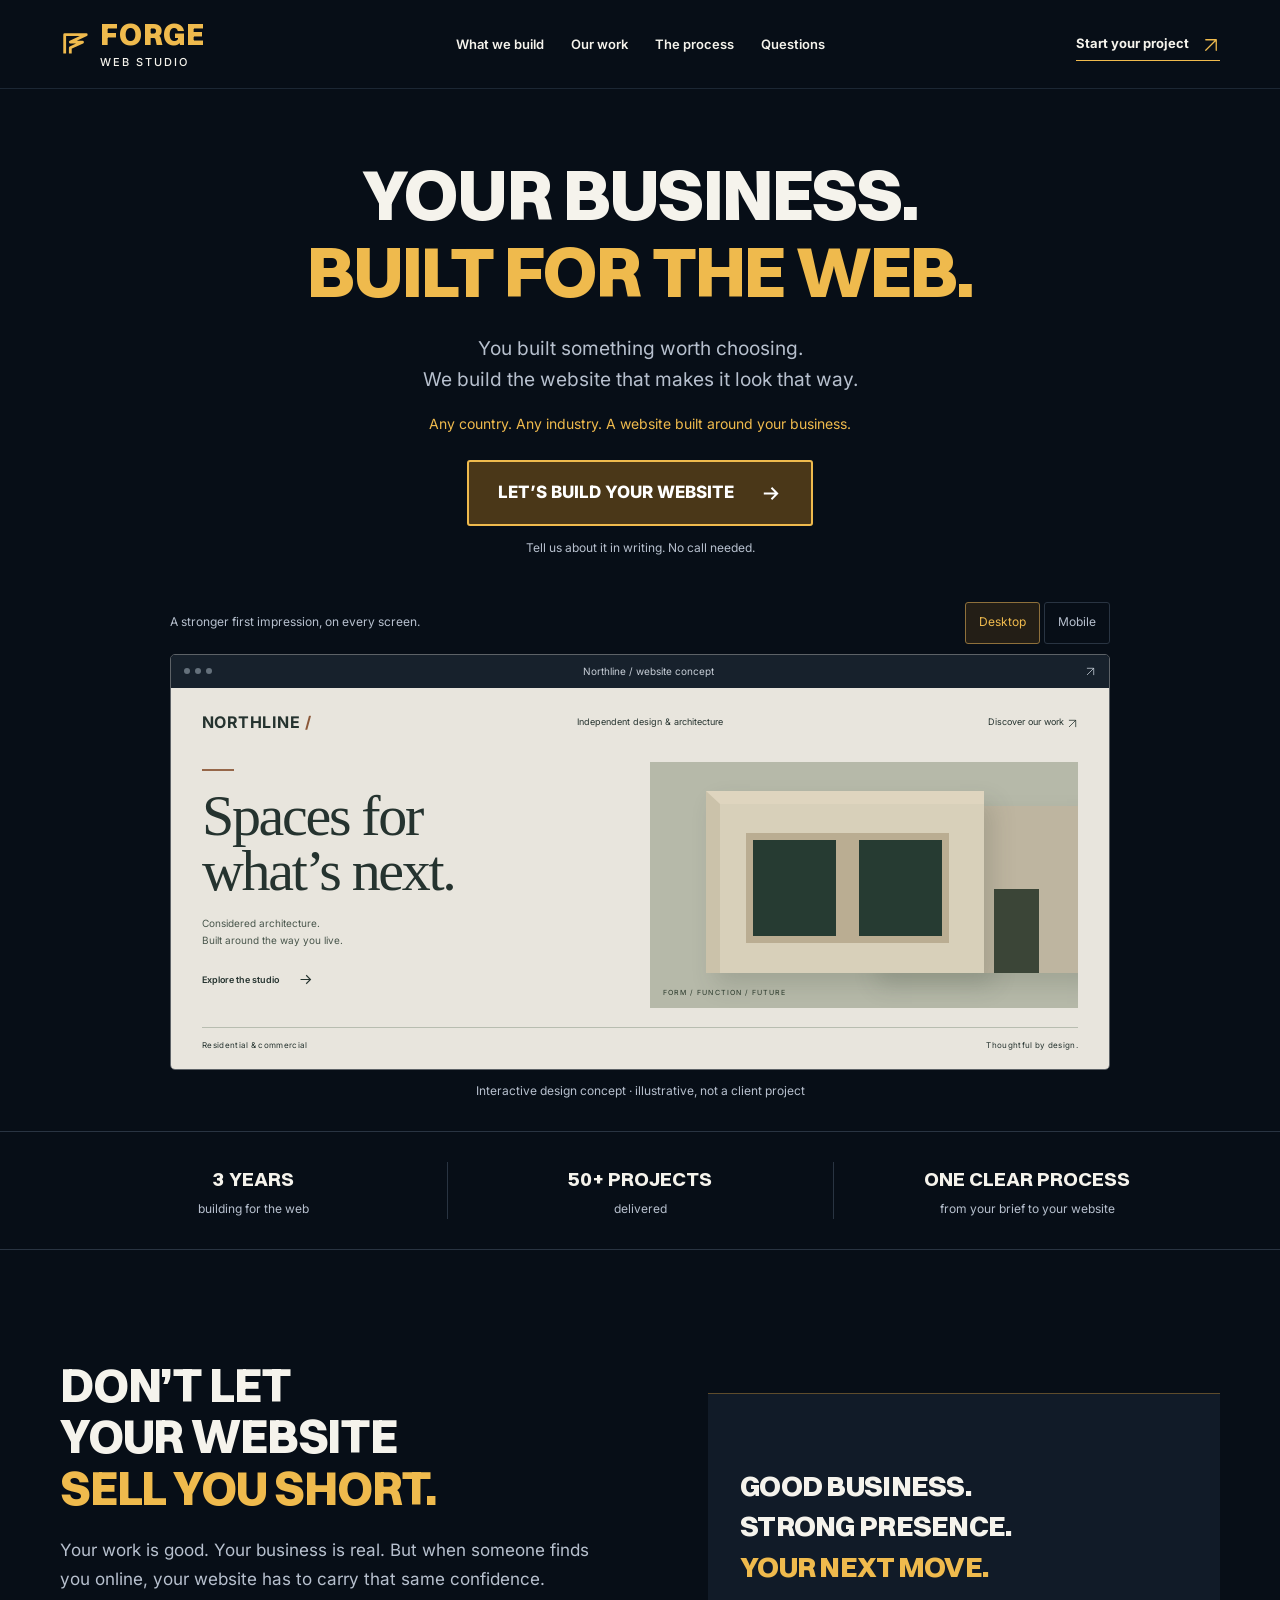
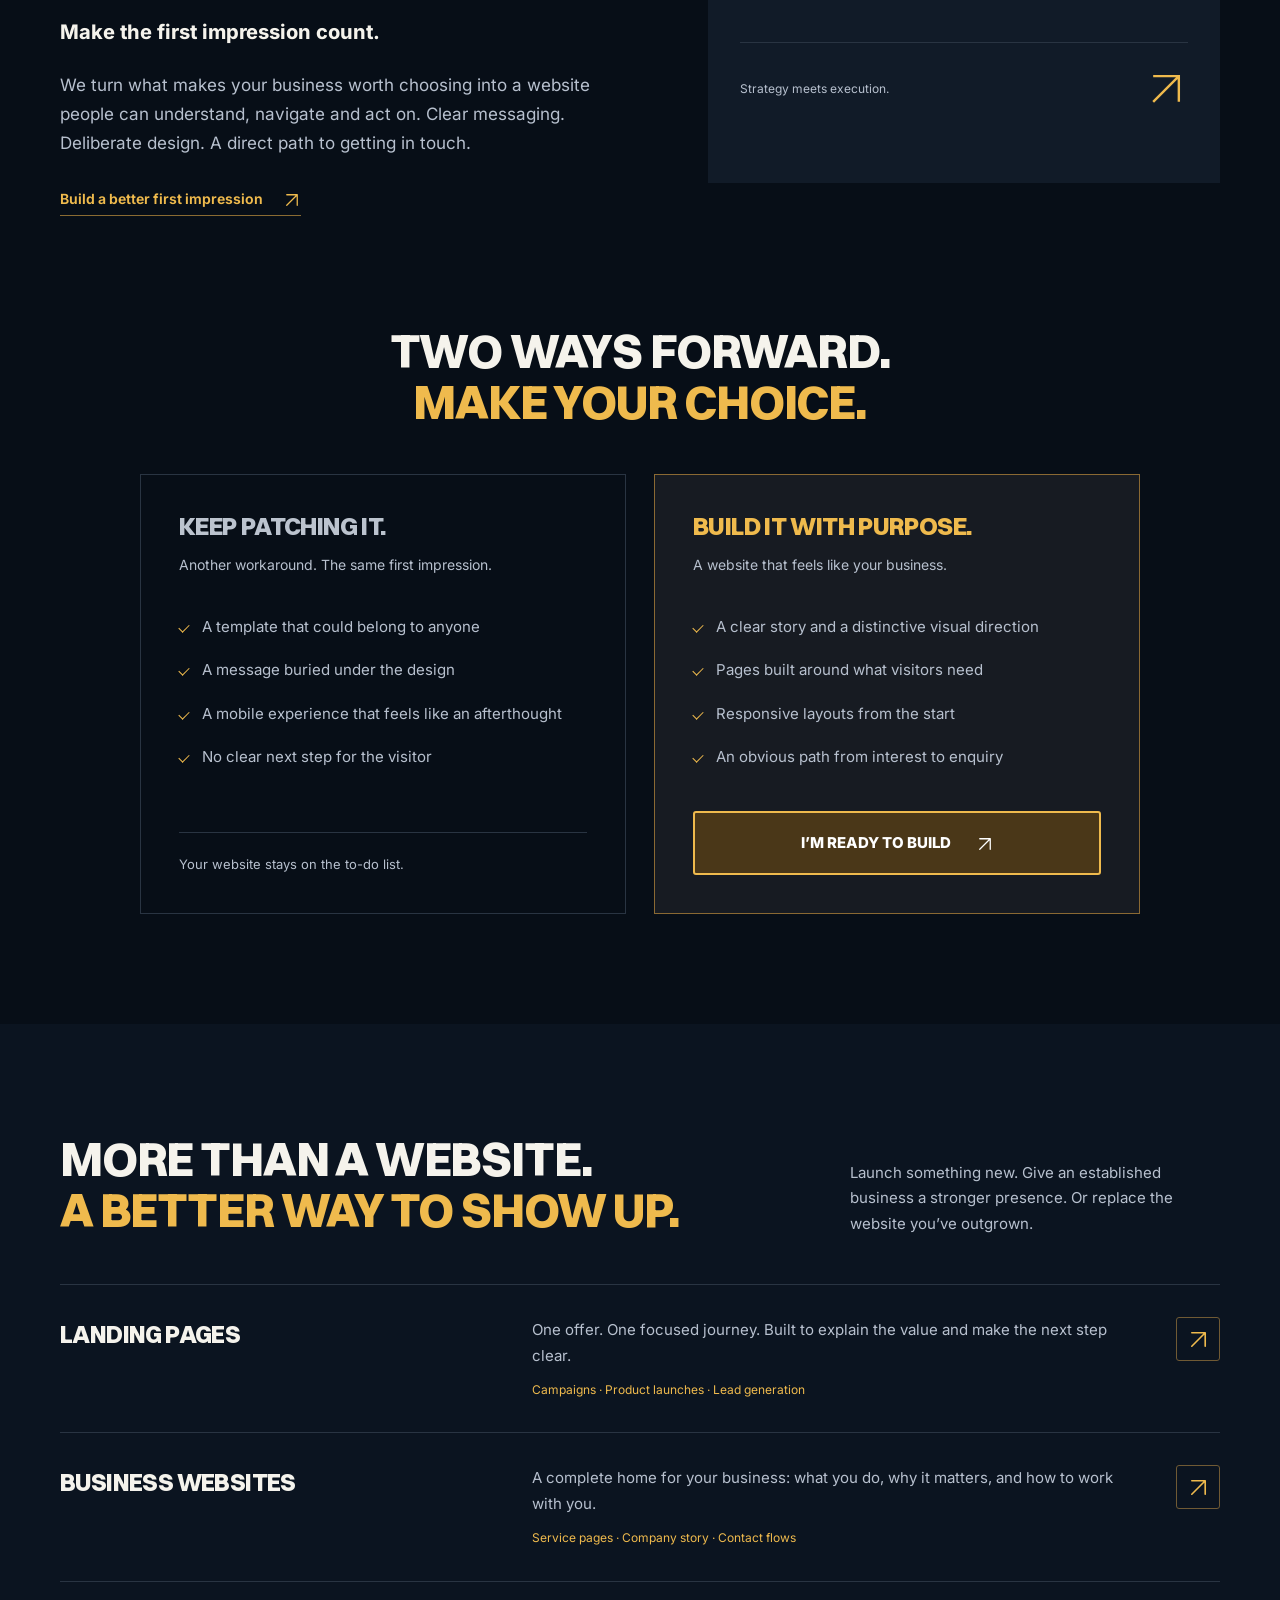
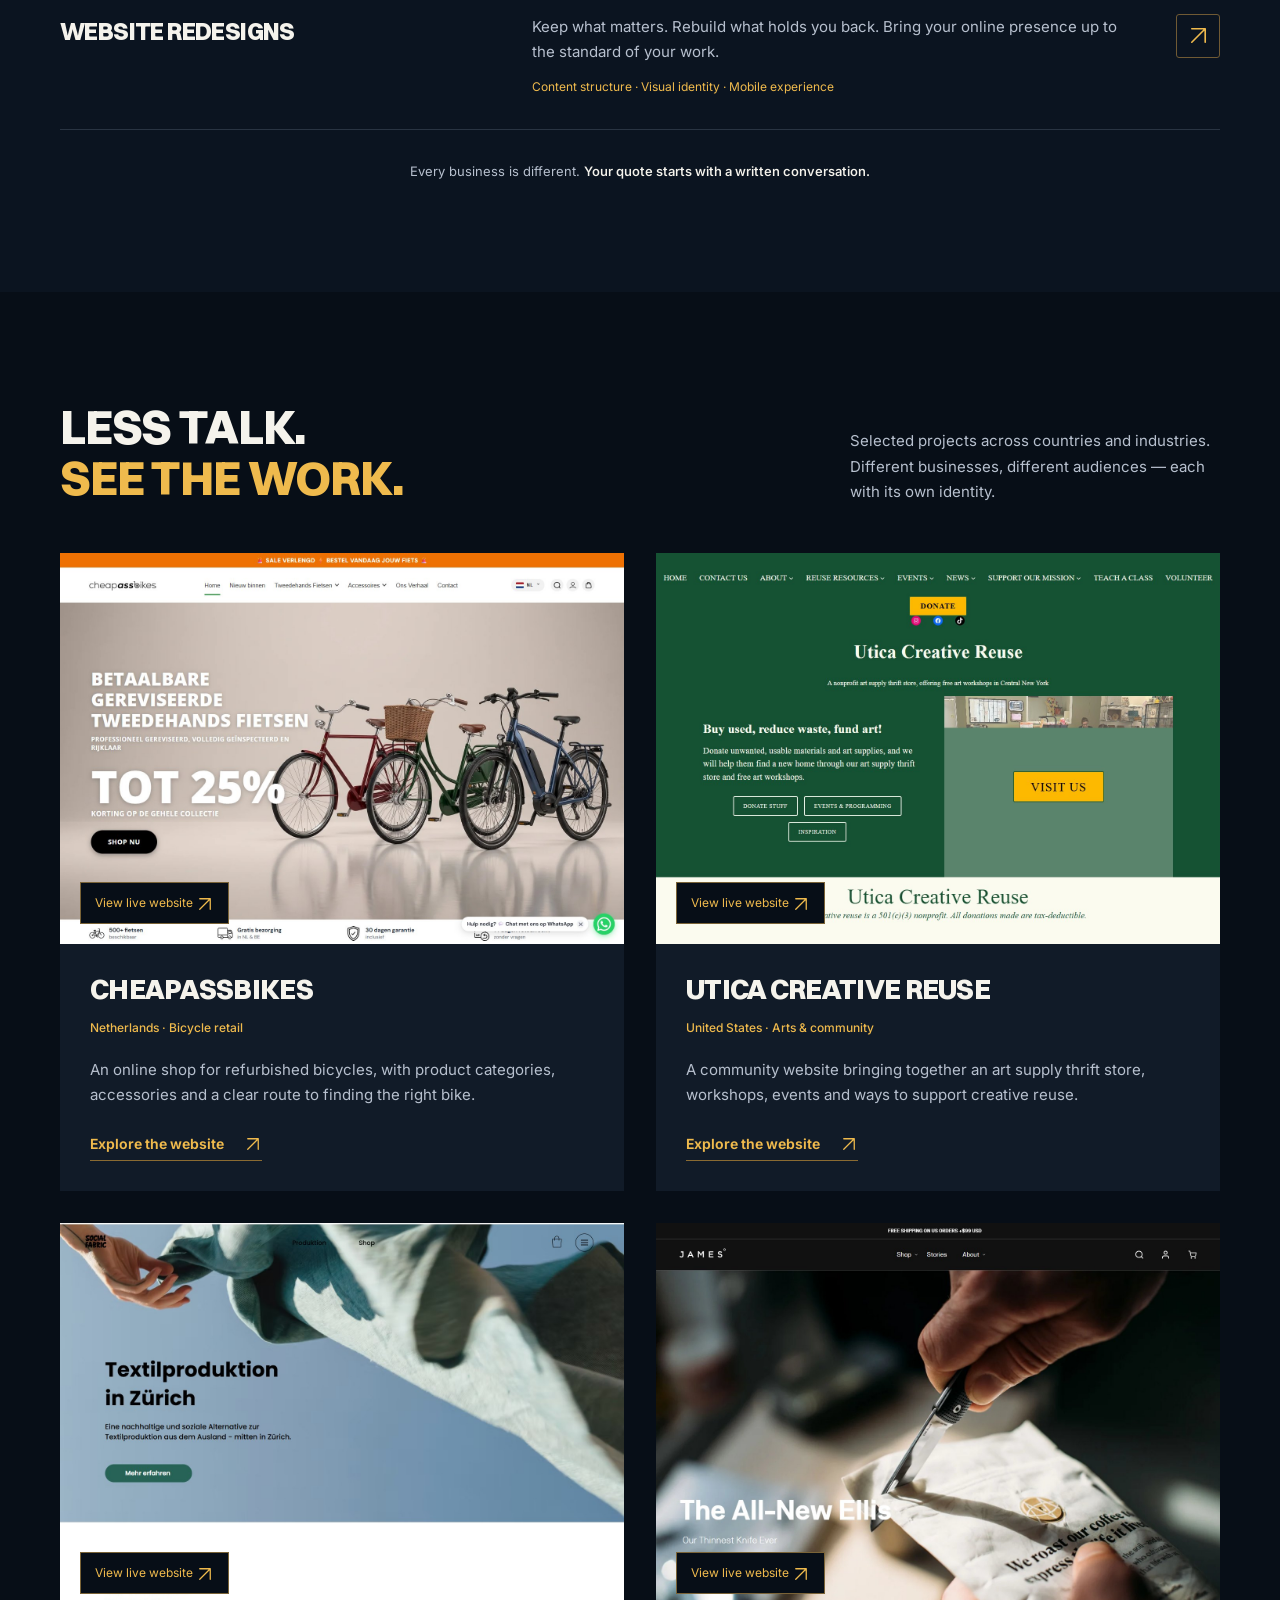
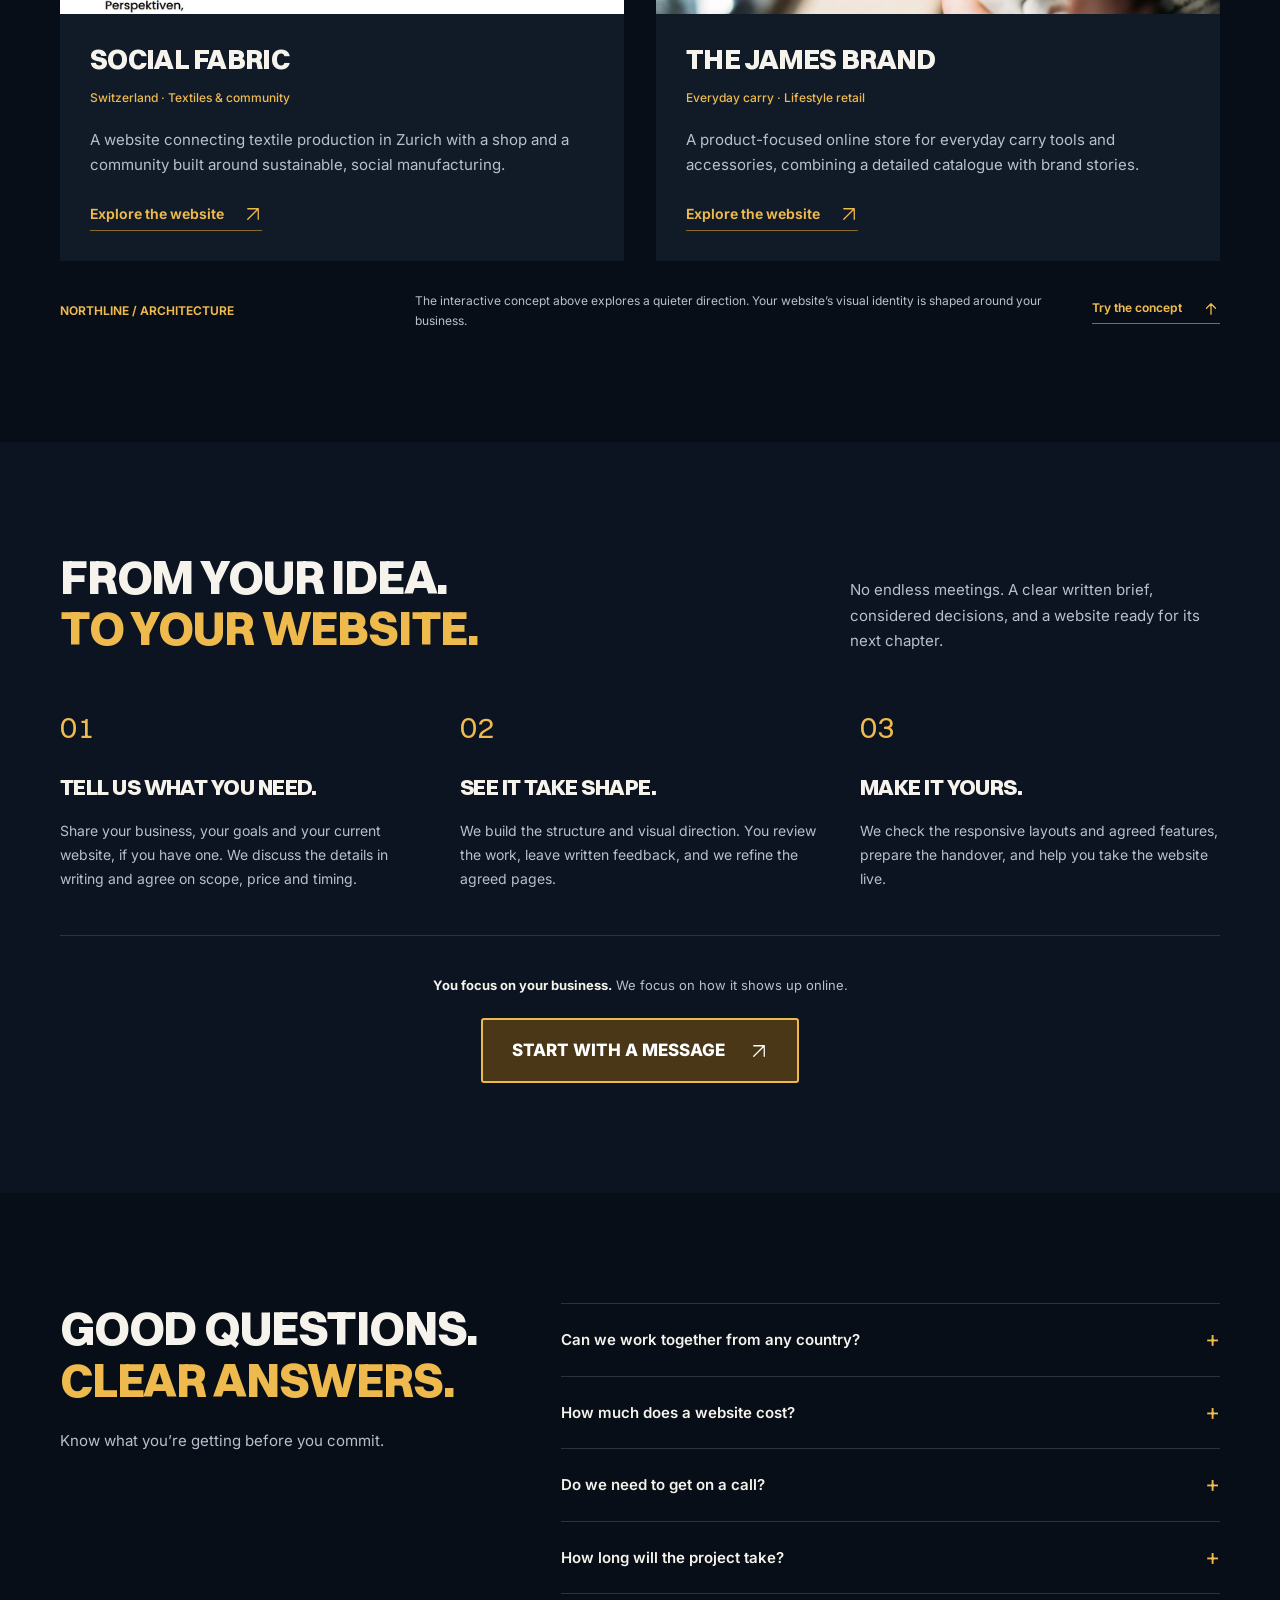
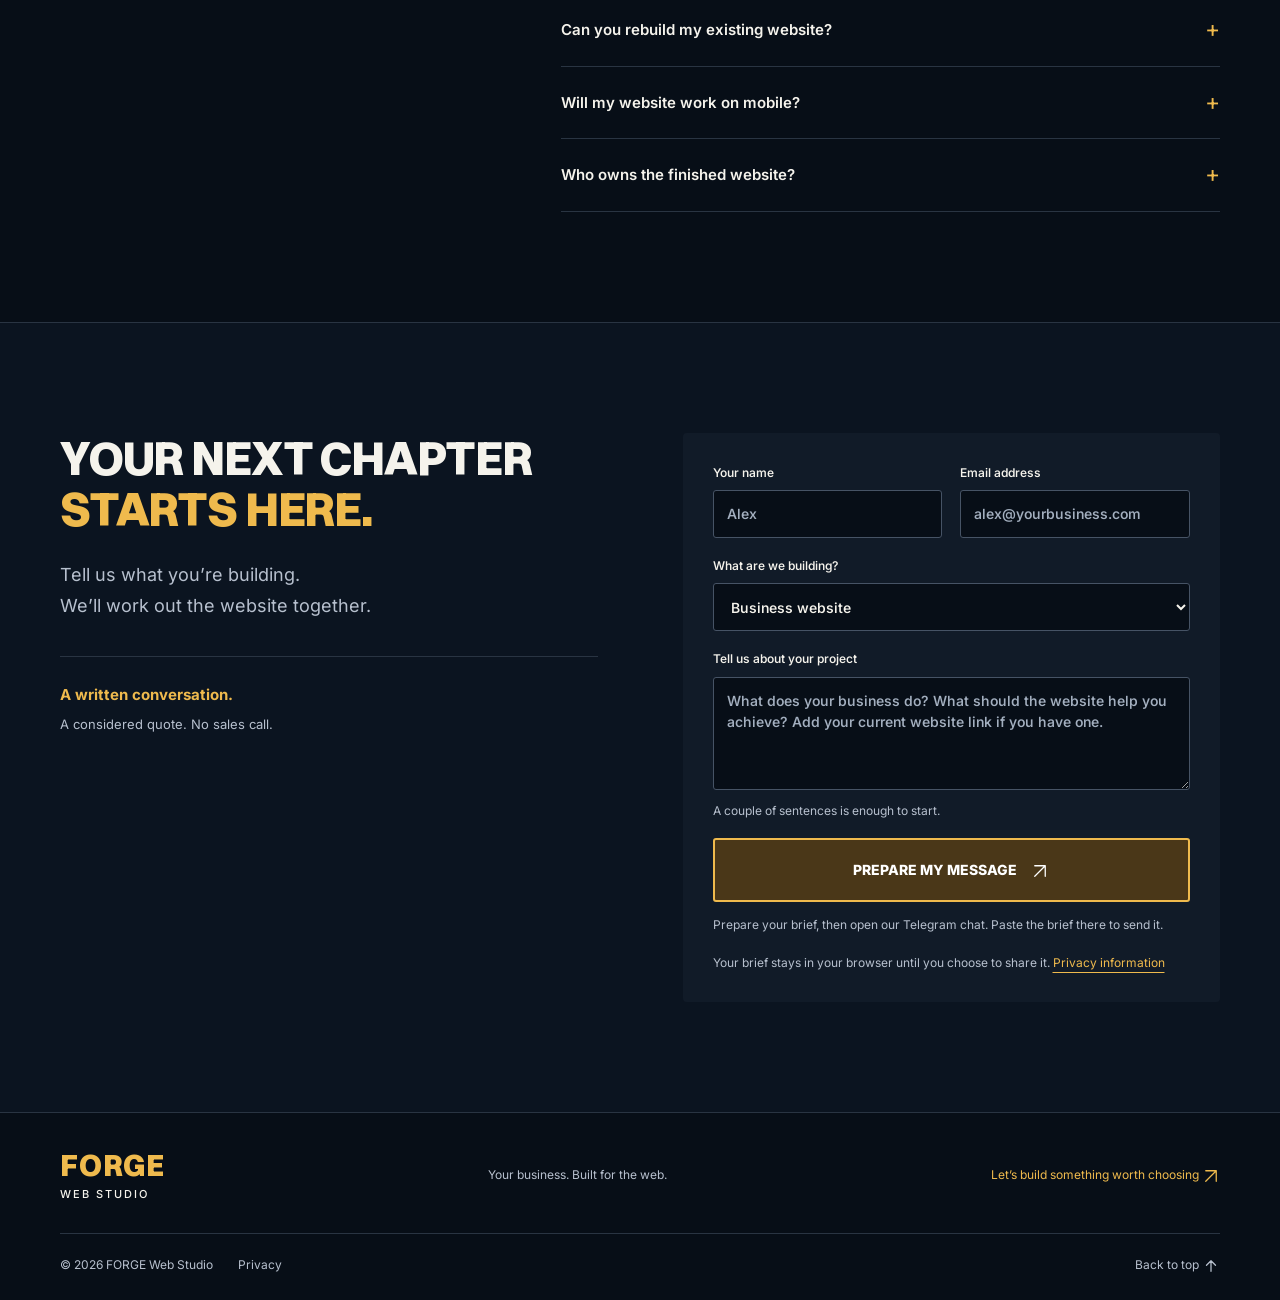
==== commit 0f0542ee: "Show international portfolio and welcome clients worldwide" ====
--- a/index.html
+++ b/index.html
@@ -4,7 +4,7 @@
   <meta charset="utf-8">
   <meta name="viewport" content="width=device-width, initial-scale=1">
   <title>FORGE Web Studio — Your business. Built for the web.</title>
-  <meta name="description" content="Website design and development for businesses ready to make a stronger first impression. 3 years of experience. 50+ projects delivered. Start a project in writing.">
+  <meta name="description" content="Website design and development for clients in any country and any industry. 3 years of experience. 50+ projects delivered. Start a project in writing.">
   <meta name="theme-color" content="#070e17">
   <meta property="og:title" content="FORGE Web Studio — Your business. Built for the web.">
   <meta property="og:description" content="A clear message. A distinctive website. A straightforward path from first impression to enquiry.">
@@ -28,6 +28,7 @@
 <section class="hero"><div class="container hero-content">
   <h1>YOUR BUSINESS.<br><em>BUILT FOR THE WEB.</em></h1>
   <p class="hero-lead">You built something worth choosing.<br>We build the website that makes it look that way.</p>
+  <p class="global-note">Any country. Any industry. A website built around your business.</p>
   <a class="button" href="#start">LET’S BUILD YOUR WEBSITE <svg viewBox="0 0 24 24" fill="none" width="23" height="23" aria-hidden="true"><path d="M5 12h14m-6-6 6 6-6 6" stroke="currentColor" stroke-width="2"/></svg></a>
   <p class="cta-note">Tell us about it in writing. No call needed.</p>
   <div class="specimen-wrap">
@@ -42,9 +43,12 @@
 <section class="section manifesto"><div class="container split"><div><h2>DON’T LET YOUR WEBSITE<br><em>SELL YOU SHORT.</em></h2><p>Your work is good. Your business is real. But when someone finds you online, your website has to carry that same confidence.</p><p class="strong-copy">Make the first impression count.</p><p>We turn what makes your business worth choosing into a website people can understand, navigate and act on. Clear messaging. Deliberate design. A direct path to getting in touch.</p><a class="text-link" href="#start">Build a better first impression <span aria-hidden="true"><svg class="icon icon-diagonal" viewBox="0 0 24 24" width="18" height="18" fill="none" aria-hidden="true"><path d="M5 19 19 5M5 5h14v14" stroke="currentColor" stroke-width="1.7" stroke-linecap="round" stroke-linejoin="round"/></svg></span></a></div><div class="statement-panel"><span class="statement-line">GOOD BUSINESS.</span><span class="statement-line">STRONG PRESENCE.</span><span class="statement-line gold">YOUR NEXT MOVE.</span><div class="statement-bottom"><span>Strategy meets execution.</span><svg viewBox="0 0 24 24" width="44" height="44" fill="none" aria-hidden="true"><path d="M5 19 19 5M5 5h14v14" stroke="currentColor" stroke-width="1.3"/></svg></div></div></div></section>
 <section class="section choice"><div class="container"><h2 class="center">TWO WAYS FORWARD.<br><em>MAKE YOUR CHOICE.</em></h2><div class="choice-grid"><article class="choice-panel muted-panel"><h3>KEEP PATCHING IT.</h3><p>Another workaround. The same first impression.</p><ul><li>A template that could belong to anyone</li><li>A message buried under the design</li><li>A mobile experience that feels like an afterthought</li><li>No clear next step for the visitor</li></ul><p class="choice-end">Your website stays on the to-do list.</p></article><article class="choice-panel gold-panel"><h3>BUILD IT WITH PURPOSE.</h3><p>A website that feels like your business.</p><ul><li>A clear story and a distinctive visual direction</li><li>Pages built around what visitors need</li><li>Responsive layouts from the start</li><li>An obvious path from interest to enquiry</li></ul><a class="button" href="#start">I’M READY TO BUILD <span aria-hidden="true"><svg class="icon icon-diagonal" viewBox="0 0 24 24" width="18" height="18" fill="none" aria-hidden="true"><path d="M5 19 19 5M5 5h14v14" stroke="currentColor" stroke-width="1.7" stroke-linecap="round" stroke-linejoin="round"/></svg></span></a></article></div></div></section>
 <section class="section services band" id="services"><div class="container"><div class="section-heading"><h2>MORE THAN A WEBSITE.<br><em>A BETTER WAY TO SHOW UP.</em></h2><p>Launch something new. Give an established business a stronger presence. Or replace the website you’ve outgrown.</p></div><div class="service-list"><article><h3>LANDING PAGES</h3><div><p>One offer. One focused journey. Built to explain the value and make the next step clear.</p><span>Campaigns · Product launches · Lead generation</span></div><a href="#start" data-service="Landing page" aria-label="Discuss a landing page"><svg class="icon icon-diagonal" viewBox="0 0 24 24" width="18" height="18" fill="none" aria-hidden="true"><path d="M5 19 19 5M5 5h14v14" stroke="currentColor" stroke-width="1.7" stroke-linecap="round" stroke-linejoin="round"/></svg></a></article><article><h3>BUSINESS WEBSITES</h3><div><p>A complete home for your business: what you do, why it matters, and how to work with you.</p><span>Service pages · Company story · Contact flows</span></div><a href="#start" data-service="Business website" aria-label="Discuss a business website"><svg class="icon icon-diagonal" viewBox="0 0 24 24" width="18" height="18" fill="none" aria-hidden="true"><path d="M5 19 19 5M5 5h14v14" stroke="currentColor" stroke-width="1.7" stroke-linecap="round" stroke-linejoin="round"/></svg></a></article><article><h3>WEBSITE REDESIGNS</h3><div><p>Keep what matters. Rebuild what holds you back. Bring your online presence up to the standard of your work.</p><span>Content structure · Visual identity · Mobile experience</span></div><a href="#start" data-service="Website redesign" aria-label="Discuss a website redesign"><svg class="icon icon-diagonal" viewBox="0 0 24 24" width="18" height="18" fill="none" aria-hidden="true"><path d="M5 19 19 5M5 5h14v14" stroke="currentColor" stroke-width="1.7" stroke-linecap="round" stroke-linejoin="round"/></svg></a></article></div><p class="pricing-note">Every business is different. <strong>Your quote starts with a written conversation.</strong></p></div></section>
-<section class="section work" id="work"><div class="container"><div class="section-heading"><h2>LESS TALK.<br><em>SEE THE WORK.</em></h2><p>A real project and an interactive concept. Different businesses. The same attention to structure, detail and the next step.</p></div><article class="project-feature"><a class="project-image" href="https://banizhochki.pages.dev/" target="_blank" rel="noopener noreferrer"><img src="assets/banipremium-preview.jpg" alt="Bani Premium website: dark navy and gold design showcasing a timber sauna" width="1280" height="900" loading="lazy"><span>View live website <svg class="icon icon-diagonal" viewBox="0 0 24 24" width="18" height="18" fill="none" aria-hidden="true"><path d="M5 19 19 5M5 5h14v14" stroke="currentColor" stroke-width="1.7" stroke-linecap="round" stroke-linejoin="round"/></svg></span></a><div class="project-copy"><h3>BANI PREMIUM</h3><span class="project-tag">Real client project · sauna manufacturer</span><p>A product-led website for a sauna manufacturer. Real product imagery, model selection, specifications and a direct enquiry journey.</p><ul class="project-tags"><li>Website design</li><li>Responsive development</li><li>Product catalogue</li></ul><a class="text-link" href="https://banizhochki.pages.dev/" target="_blank" rel="noopener noreferrer">Explore the website <span aria-hidden="true"><svg class="icon icon-diagonal" viewBox="0 0 24 24" width="18" height="18" fill="none" aria-hidden="true"><path d="M5 19 19 5M5 5h14v14" stroke="currentColor" stroke-width="1.7" stroke-linecap="round" stroke-linejoin="round"/></svg></span></a></div></article><div class="work-note"><span>NORTHLINE / ARCHITECTURE</span><p>The interactive concept above explores a quieter direction. Your website’s visual identity is shaped around your business.</p><a class="text-link" href="#website-preview">Try the concept <svg class="icon icon-up" viewBox="0 0 24 24" width="18" height="18" fill="none" aria-hidden="true"><path d="M12 19V5m-6 6 6-6 6 6" stroke="currentColor" stroke-width="1.7" stroke-linecap="round" stroke-linejoin="round"/></svg></a></div></div></section>
+<section class="section work" id="work"><div class="container"><div class="section-heading"><h2>LESS TALK.<br><em>SEE THE WORK.</em></h2><p>Selected projects across countries and industries. Different businesses, different audiences — each with its own identity.</p></div><div class="portfolio-grid"><article class="portfolio-case"><a class="project-image" href="https://cheapassbikes.nl/" target="_blank" rel="noopener noreferrer" aria-label="Visit CHEAPASSBIKES website"><img src="assets/cases/cheapassbikes.jpg" alt="Cheapassbikes website showing refurbished bicycles" width="1440" height="1000" loading="lazy"><span>View live website <svg class="icon icon-diagonal" viewBox="0 0 24 24" width="18" height="18" fill="none" aria-hidden="true"><path d="M5 19 19 5M5 5h14v14" stroke="currentColor" stroke-width="1.7" stroke-linecap="round" stroke-linejoin="round"/></svg></span></a><div class="project-copy"><h3>CHEAPASSBIKES</h3><span class="project-tag">Netherlands · Bicycle retail</span><p>An online shop for refurbished bicycles, with product categories, accessories and a clear route to finding the right bike.</p><a class="text-link" href="https://cheapassbikes.nl/" target="_blank" rel="noopener noreferrer">Explore the website <svg class="icon icon-diagonal" viewBox="0 0 24 24" width="18" height="18" fill="none" aria-hidden="true"><path d="M5 19 19 5M5 5h14v14" stroke="currentColor" stroke-width="1.7" stroke-linecap="round" stroke-linejoin="round"/></svg></a></div></article>
+<article class="portfolio-case"><a class="project-image" href="https://uticacreativereuse.org/" target="_blank" rel="noopener noreferrer" aria-label="Visit UTICA CREATIVE REUSE website"><img src="assets/cases/utica-creative-reuse.jpg" alt="Utica Creative Reuse website showing its art supply store and community activities" width="1440" height="1000" loading="lazy"><span>View live website <svg class="icon icon-diagonal" viewBox="0 0 24 24" width="18" height="18" fill="none" aria-hidden="true"><path d="M5 19 19 5M5 5h14v14" stroke="currentColor" stroke-width="1.7" stroke-linecap="round" stroke-linejoin="round"/></svg></span></a><div class="project-copy"><h3>UTICA CREATIVE REUSE</h3><span class="project-tag">United States · Arts & community</span><p>A community website bringing together an art supply thrift store, workshops, events and ways to support creative reuse.</p><a class="text-link" href="https://uticacreativereuse.org/" target="_blank" rel="noopener noreferrer">Explore the website <svg class="icon icon-diagonal" viewBox="0 0 24 24" width="18" height="18" fill="none" aria-hidden="true"><path d="M5 19 19 5M5 5h14v14" stroke="currentColor" stroke-width="1.7" stroke-linecap="round" stroke-linejoin="round"/></svg></a></div></article>
+<article class="portfolio-case"><a class="project-image" href="https://www.socialfabric.ch/" target="_blank" rel="noopener noreferrer" aria-label="Visit SOCIAL FABRIC website"><img src="assets/cases/social-fabric.jpg" alt="Social Fabric website presenting textile production in Zurich" width="1440" height="1000" loading="lazy"><span>View live website <svg class="icon icon-diagonal" viewBox="0 0 24 24" width="18" height="18" fill="none" aria-hidden="true"><path d="M5 19 19 5M5 5h14v14" stroke="currentColor" stroke-width="1.7" stroke-linecap="round" stroke-linejoin="round"/></svg></span></a><div class="project-copy"><h3>SOCIAL FABRIC</h3><span class="project-tag">Switzerland · Textiles & community</span><p>A website connecting textile production in Zurich with a shop and a community built around sustainable, social manufacturing.</p><a class="text-link" href="https://www.socialfabric.ch/" target="_blank" rel="noopener noreferrer">Explore the website <svg class="icon icon-diagonal" viewBox="0 0 24 24" width="18" height="18" fill="none" aria-hidden="true"><path d="M5 19 19 5M5 5h14v14" stroke="currentColor" stroke-width="1.7" stroke-linecap="round" stroke-linejoin="round"/></svg></a></div></article>
+<article class="portfolio-case"><a class="project-image" href="https://thejamesbrand.com/" target="_blank" rel="noopener noreferrer" aria-label="Visit THE JAMES BRAND website"><img src="assets/cases/the-james-brand.jpg" alt="The James Brand website featuring its Ellis everyday carry knife" width="1440" height="1000" loading="lazy"><span>View live website <svg class="icon icon-diagonal" viewBox="0 0 24 24" width="18" height="18" fill="none" aria-hidden="true"><path d="M5 19 19 5M5 5h14v14" stroke="currentColor" stroke-width="1.7" stroke-linecap="round" stroke-linejoin="round"/></svg></span></a><div class="project-copy"><h3>THE JAMES BRAND</h3><span class="project-tag">Everyday carry · Lifestyle retail</span><p>A product-focused online store for everyday carry tools and accessories, combining a detailed catalogue with brand stories.</p><a class="text-link" href="https://thejamesbrand.com/" target="_blank" rel="noopener noreferrer">Explore the website <svg class="icon icon-diagonal" viewBox="0 0 24 24" width="18" height="18" fill="none" aria-hidden="true"><path d="M5 19 19 5M5 5h14v14" stroke="currentColor" stroke-width="1.7" stroke-linecap="round" stroke-linejoin="round"/></svg></a></div></article></div><div class="work-note"><span>NORTHLINE / ARCHITECTURE</span><p>The interactive concept above explores a quieter direction. Your website’s visual identity is shaped around your business.</p><a class="text-link" href="#website-preview">Try the concept <svg class="icon icon-up" viewBox="0 0 24 24" width="18" height="18" fill="none" aria-hidden="true"><path d="M12 19V5m-6 6 6-6 6 6" stroke="currentColor" stroke-width="1.7" stroke-linecap="round" stroke-linejoin="round"/></svg></a></div></div></section>
 <section class="section band" id="process"><div class="container"><div class="section-heading"><h2>FROM YOUR IDEA.<br><em>TO YOUR WEBSITE.</em></h2><p>No endless meetings. A clear written brief, considered decisions, and a website ready for its next chapter.</p></div><ol class="process-grid"><li><span class="step">01</span><h3>TELL US WHAT YOU NEED.</h3><p>Share your business, your goals and your current website, if you have one. We discuss the details in writing and agree on scope, price and timing.</p></li><li><span class="step">02</span><h3>SEE IT TAKE SHAPE.</h3><p>We build the structure and visual direction. You review the work, leave written feedback, and we refine the agreed pages.</p></li><li><span class="step">03</span><h3>MAKE IT YOURS.</h3><p>We check the responsive layouts and agreed features, prepare the handover, and help you take the website live.</p></li></ol><div class="process-close"><p><strong>You focus on your business.</strong> We focus on how it shows up online.</p><a class="button" href="#start">START WITH A MESSAGE <span aria-hidden="true"><svg class="icon icon-diagonal" viewBox="0 0 24 24" width="18" height="18" fill="none" aria-hidden="true"><path d="M5 19 19 5M5 5h14v14" stroke="currentColor" stroke-width="1.7" stroke-linecap="round" stroke-linejoin="round"/></svg></span></a></div></div></section>
-<section class="section faq" id="faq"><div class="container split faq-layout"><div><h2>GOOD QUESTIONS.<br><em>CLEAR ANSWERS.</em></h2><p>Know what you’re getting before you commit.</p></div><div class="faq-list"><details><summary>How much does a website cost?</summary><p>We quote after understanding the pages, content and features you need. Send a short brief and we’ll discuss the scope and price in writing. There is no checkout or automatic subscription on this website.</p></details><details><summary>Do we need to get on a call?</summary><p>No. Our process is designed around written communication. You can share your brief, review designs and send feedback without booking a call.</p></details><details><summary>How long will the project take?</summary><p>Timing depends on the agreed scope and the availability of your content. We agree on a schedule before work starts, rather than promise the same deadline for every project.</p></details><details><summary>Can you rebuild my existing website?</summary><p>Yes. Share the link and explain what you want to improve. We’ll review the requirements and discuss the content, functionality and existing links that need to be preserved.</p></details><details><summary>Will my website work on mobile?</summary><p>Responsive layouts are part of the work. We check the agreed pages at desktop and mobile sizes so people can read, navigate and get in touch on different screens.</p></details><details><summary>Who owns the finished website?</summary><p>Ownership, third-party licences, account access and handover deliverables are defined in the project agreement before work begins. We discuss hosting and any ongoing costs upfront.</p></details></div></div></section>
+<section class="section faq" id="faq"><div class="container split faq-layout"><div><h2>GOOD QUESTIONS.<br><em>CLEAR ANSWERS.</em></h2><p>Know what you’re getting before you commit.</p></div><div class="faq-list"><details><summary>Can we work together from any country?</summary><p>Yes. We work with clients from any country and in any industry. Tell us what you do and what you need; we shape the website around your business and audience. Briefs, feedback and pricing are handled in writing, so there is no call to schedule across time zones.</p></details><details><summary>How much does a website cost?</summary><p>We quote after understanding the pages, content and features you need. Send a short brief and we’ll discuss the scope and price in writing. There is no checkout or automatic subscription on this website.</p></details><details><summary>Do we need to get on a call?</summary><p>No. Our process is designed around written communication. You can share your brief, review designs and send feedback without booking a call.</p></details><details><summary>How long will the project take?</summary><p>Timing depends on the agreed scope and the availability of your content. We agree on a schedule before work starts, rather than promise the same deadline for every project.</p></details><details><summary>Can you rebuild my existing website?</summary><p>Yes. Share the link and explain what you want to improve. We’ll review the requirements and discuss the content, functionality and existing links that need to be preserved.</p></details><details><summary>Will my website work on mobile?</summary><p>Responsive layouts are part of the work. We check the agreed pages at desktop and mobile sizes so people can read, navigate and get in touch on different screens.</p></details><details><summary>Who owns the finished website?</summary><p>Ownership, third-party licences, account access and handover deliverables are defined in the project agreement before work begins. We discuss hosting and any ongoing costs upfront.</p></details></div></div></section>
 <section class="section start" id="start"><div class="container request-layout"><div><h2>YOUR NEXT CHAPTER<br><em>STARTS HERE.</em></h2><p>Tell us what you’re building.<br>We’ll work out the website together.</p><div class="contact-promise"><strong>A written conversation.</strong><span>A considered quote. No sales call.</span></div></div><form id="project-form"><div class="form-grid"><label>Your name<input name="name" autocomplete="name" required maxlength="100" placeholder="Alex"></label><label>Email address<input name="email" type="email" autocomplete="email" required maxlength="254" placeholder="alex@yourbusiness.com"></label></div><label>What are we building?<select name="service"><option>Business website</option><option>Landing page</option><option>Website redesign</option><option>Let’s figure it out</option></select></label><label>Tell us about your project<textarea name="brief" required minlength="20" maxlength="5000" rows="4" placeholder="What does your business do? What should the website help you achieve? Add your current website link if you have one."></textarea></label><p class="form-help">A couple of sentences is enough to start.</p><button class="button" type="submit" id="submit-button">PREPARE MY PROJECT BRIEF <span aria-hidden="true"><svg class="icon icon-diagonal" viewBox="0 0 24 24" width="18" height="18" fill="none" aria-hidden="true"><path d="M5 19 19 5M5 5h14v14" stroke="currentColor" stroke-width="1.7" stroke-linecap="round" stroke-linejoin="round"/></svg></span></button><p class="form-note" id="delivery-note">Preview mode: prepare and copy your brief. Online delivery is not connected yet.</p><p class="form-status" id="form-status" role="status" aria-live="polite"></p><div id="brief-output" hidden><label>Your prepared message<textarea id="prepared-message" rows="7" readonly></textarea></label><div class="brief-actions"><button type="button" class="secondary-button" id="copy-brief">Copy brief</button><a class="secondary-button" id="contact-link" hidden>Open email draft</a></div></div><p class="privacy-note">Your brief stays in your browser until you choose to share it. <a href="privacy.html">Privacy information</a></p></form></div></section>
 </main>
 <footer><div class="container footer-top"><a class="brand" href="#top"><span>FORGE<small>WEB STUDIO</small></span></a><p>Your business. Built for the web.</p><a href="#start">Let’s build something worth choosing <svg class="icon icon-diagonal" viewBox="0 0 24 24" width="18" height="18" fill="none" aria-hidden="true"><path d="M5 19 19 5M5 5h14v14" stroke="currentColor" stroke-width="1.7" stroke-linecap="round" stroke-linejoin="round"/></svg></a></div><div class="container footer-bottom"><span>© <span data-year>2026</span> FORGE Web Studio</span><a href="privacy.html">Privacy</a><a href="#top">Back to top <svg class="icon icon-up" viewBox="0 0 24 24" width="18" height="18" fill="none" aria-hidden="true"><path d="M12 19V5m-6 6 6-6 6 6" stroke="currentColor" stroke-width="1.7" stroke-linecap="round" stroke-linejoin="round"/></svg></a></div></footer>
--- a/styles.css
+++ b/styles.css
@@ -6,3 +6,7 @@
 .brand small{font-size:11px;letter-spacing:.18em}.browser{transition:none;box-shadow:none}.hero{overflow:visible}.cta-note,.preview-tools,.preview-caption,.device-switch button,.proof-grid span,.service-list span,.project-tag,.project-tags,.work-note,.work-note>a,.form-help,.form-note,.privacy-note,.footer-top p,.footer-top>a:last-child,.footer-bottom{font-size:12px}.device-switch button{min-height:42px}.proof-grid strong{font-size:clamp(14px,1.6vw,20px)}.icon{display:inline-block;vertical-align:middle;flex-shrink:0}.service-list .icon{width:23px;height:23px}.demo-nav-end .icon,.browser-bar .icon{width:11px;height:11px}.project-copy .project-tag{display:block;margin:-7px 0 19px}
 @media(max-width:760px){.proof-grid span{font-size:11px}.proof-grid strong{font-size:12px}.preview-tools>span{max-width:165px}.work-note>p{font-size:13px}.footer-bottom{font-size:11px}.preview-caption{font-size:11px}.footer-top p,.footer-top>a:last-child{font-size:12px}}
 @media(prefers-reduced-motion:reduce){html{scroll-behavior:auto}*,*:before,*:after{animation:none!important;transition:none!important}}
+
+/* International portfolio */
+.global-note{color:var(--gold);font-size:14px;margin:-12px 0 25px}.portfolio-grid{display:grid;grid-template-columns:repeat(2,minmax(0,1fr));gap:32px}.portfolio-case{display:flex;flex-direction:column;background:var(--surface)}.portfolio-case .project-image{display:block;min-height:0;aspect-ratio:1.44}.portfolio-case .project-copy{padding:30px;align-self:stretch;display:flex;flex-direction:column;flex:1}.portfolio-case h3{font-size:28px;margin:0 0 20px}.portfolio-case .project-copy p{margin-bottom:24px}.portfolio-case .text-link{align-self:flex-start;margin-top:auto}.portfolio-case .project-tag{letter-spacing:0;font-weight:500}
+@media(max-width:760px){.portfolio-grid{grid-template-columns:1fr;gap:25px}.portfolio-case .project-copy{padding:25px}.portfolio-case h3{font-size:25px}.global-note{font-size:12px;margin:-8px 0 23px;max-width:32ch;margin-inline:auto}}
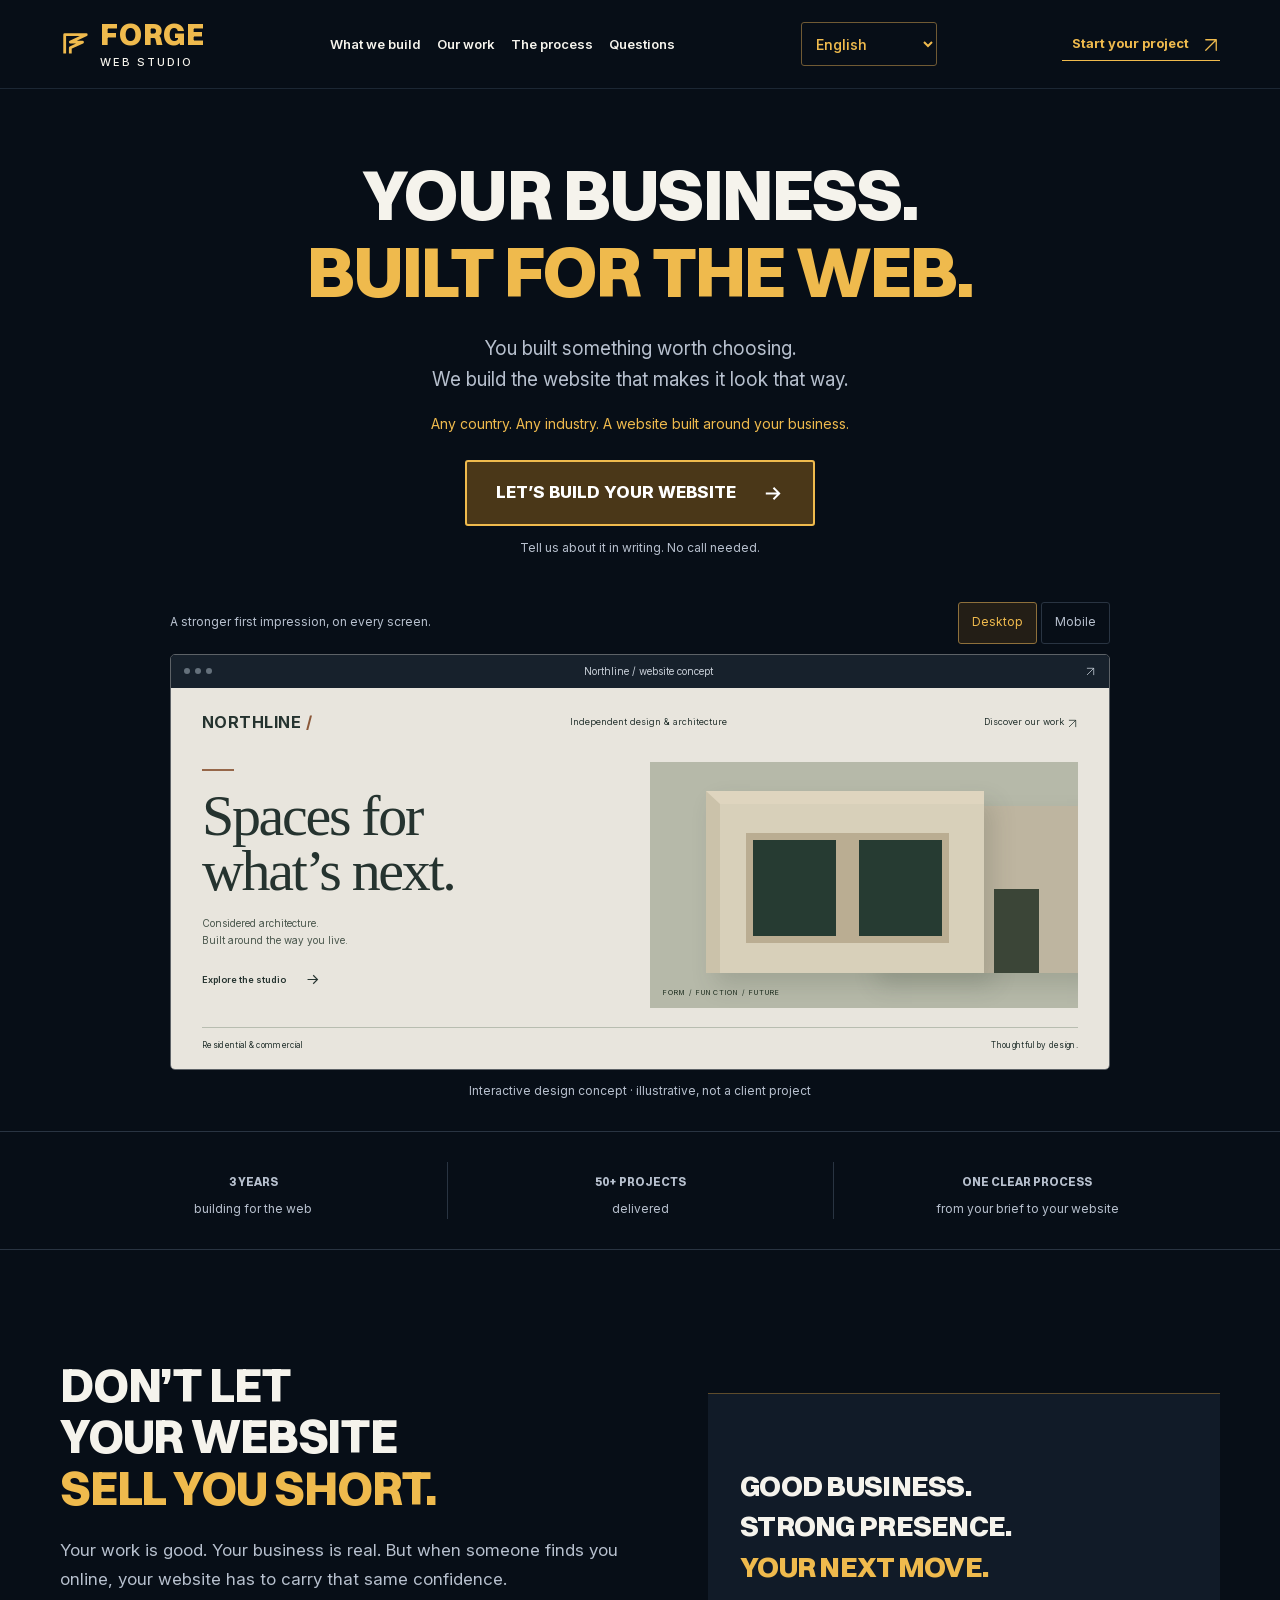
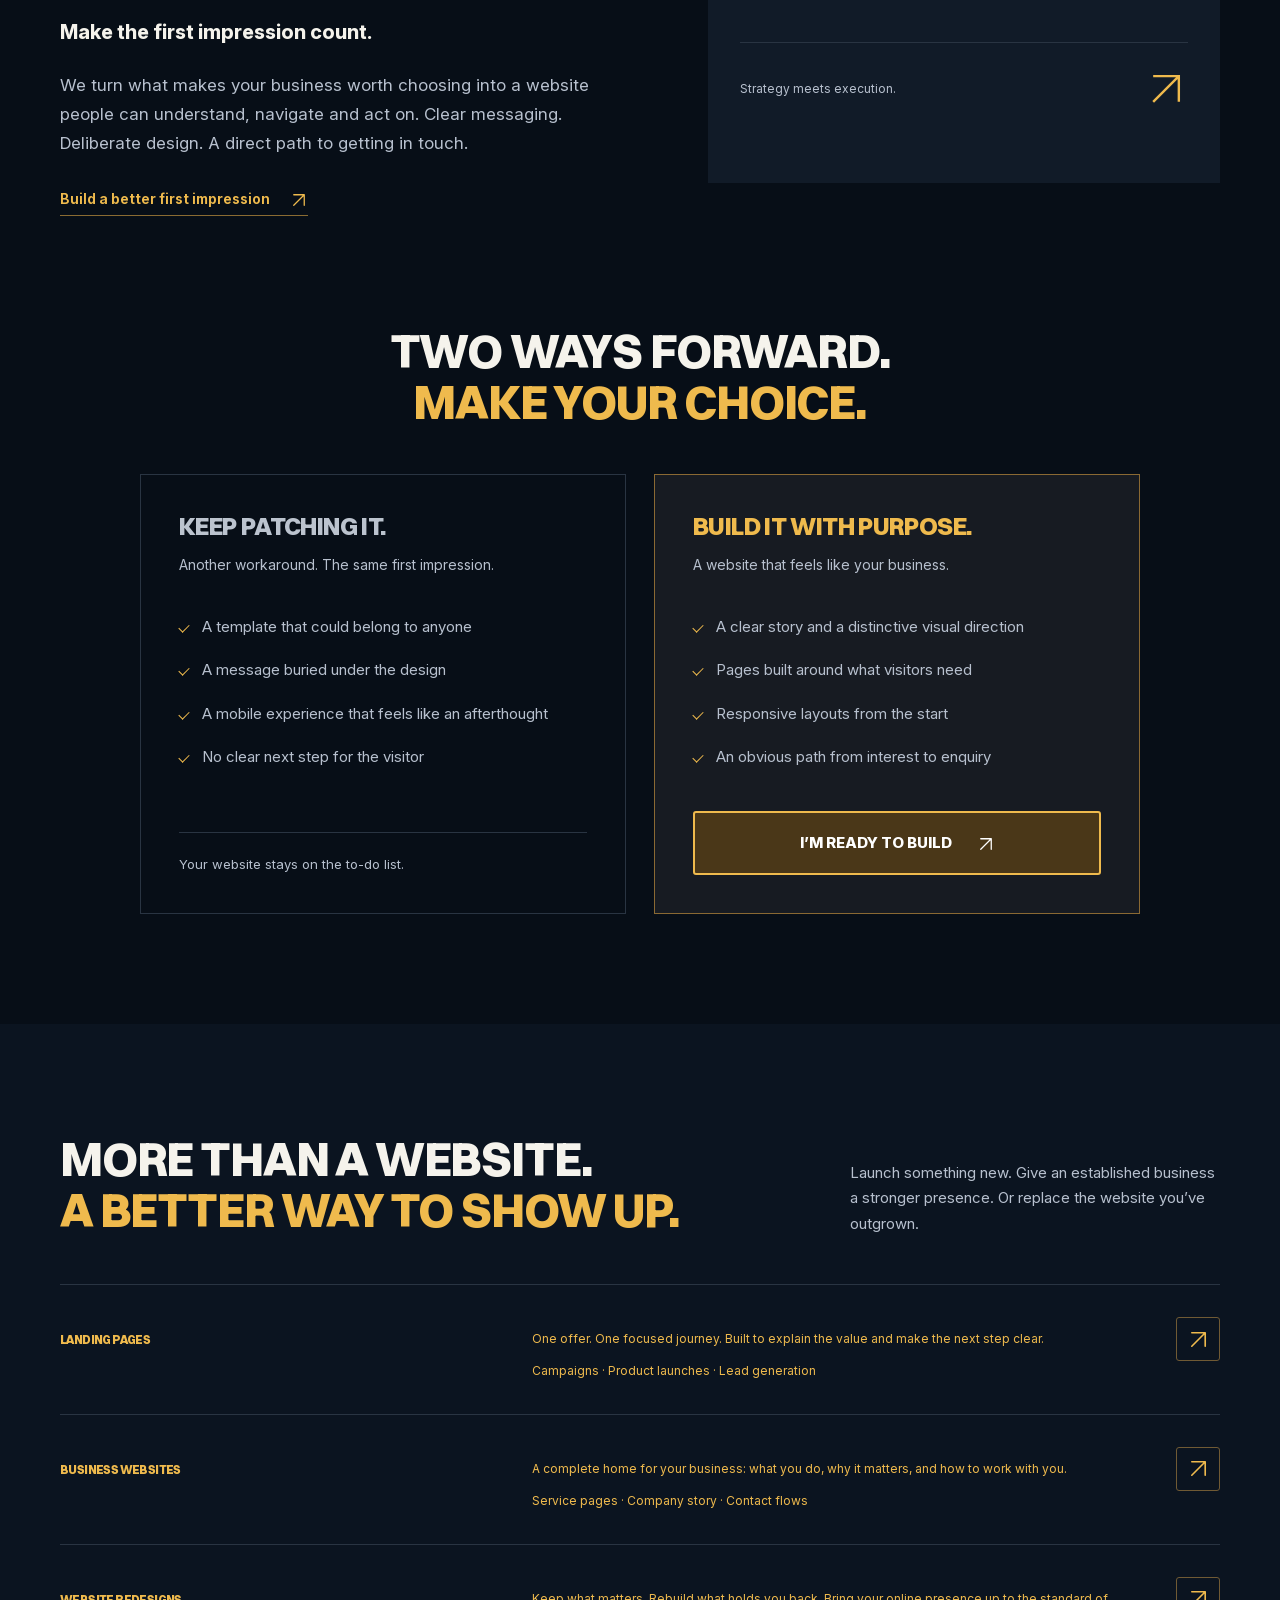
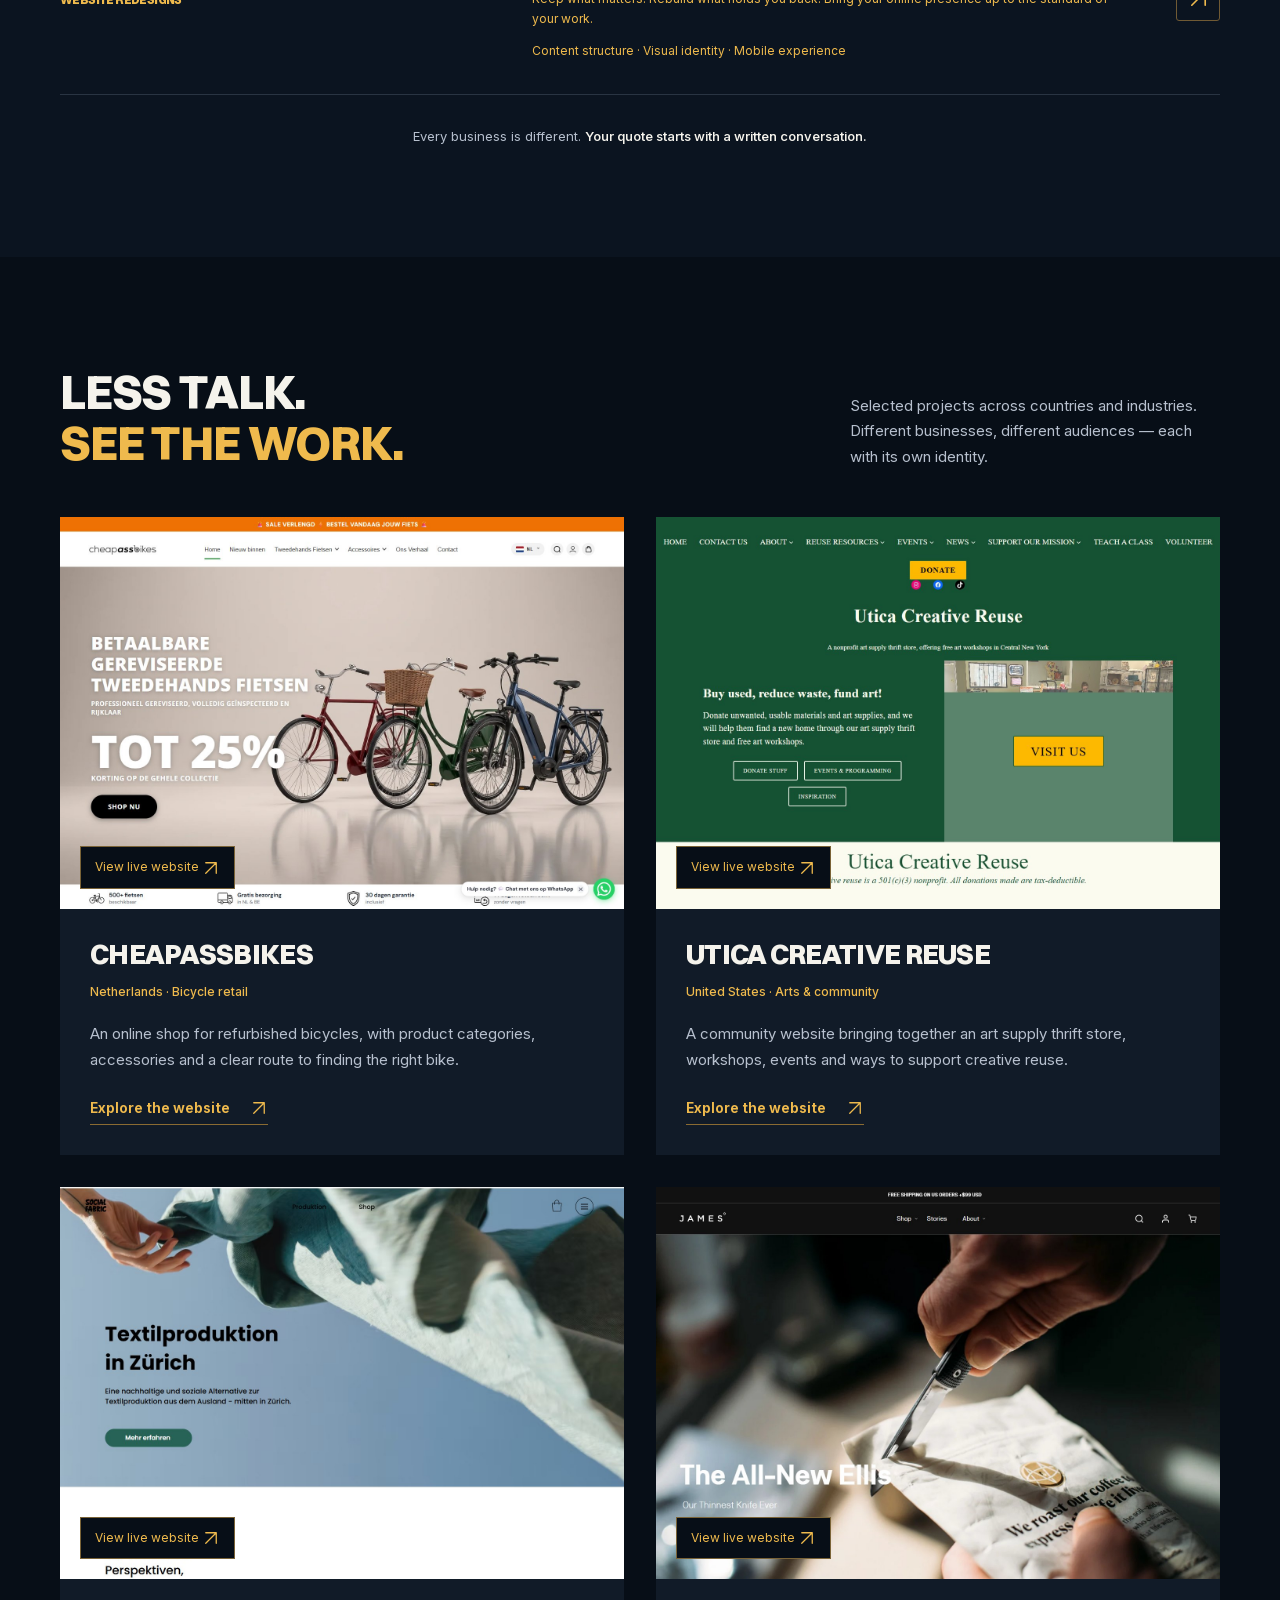
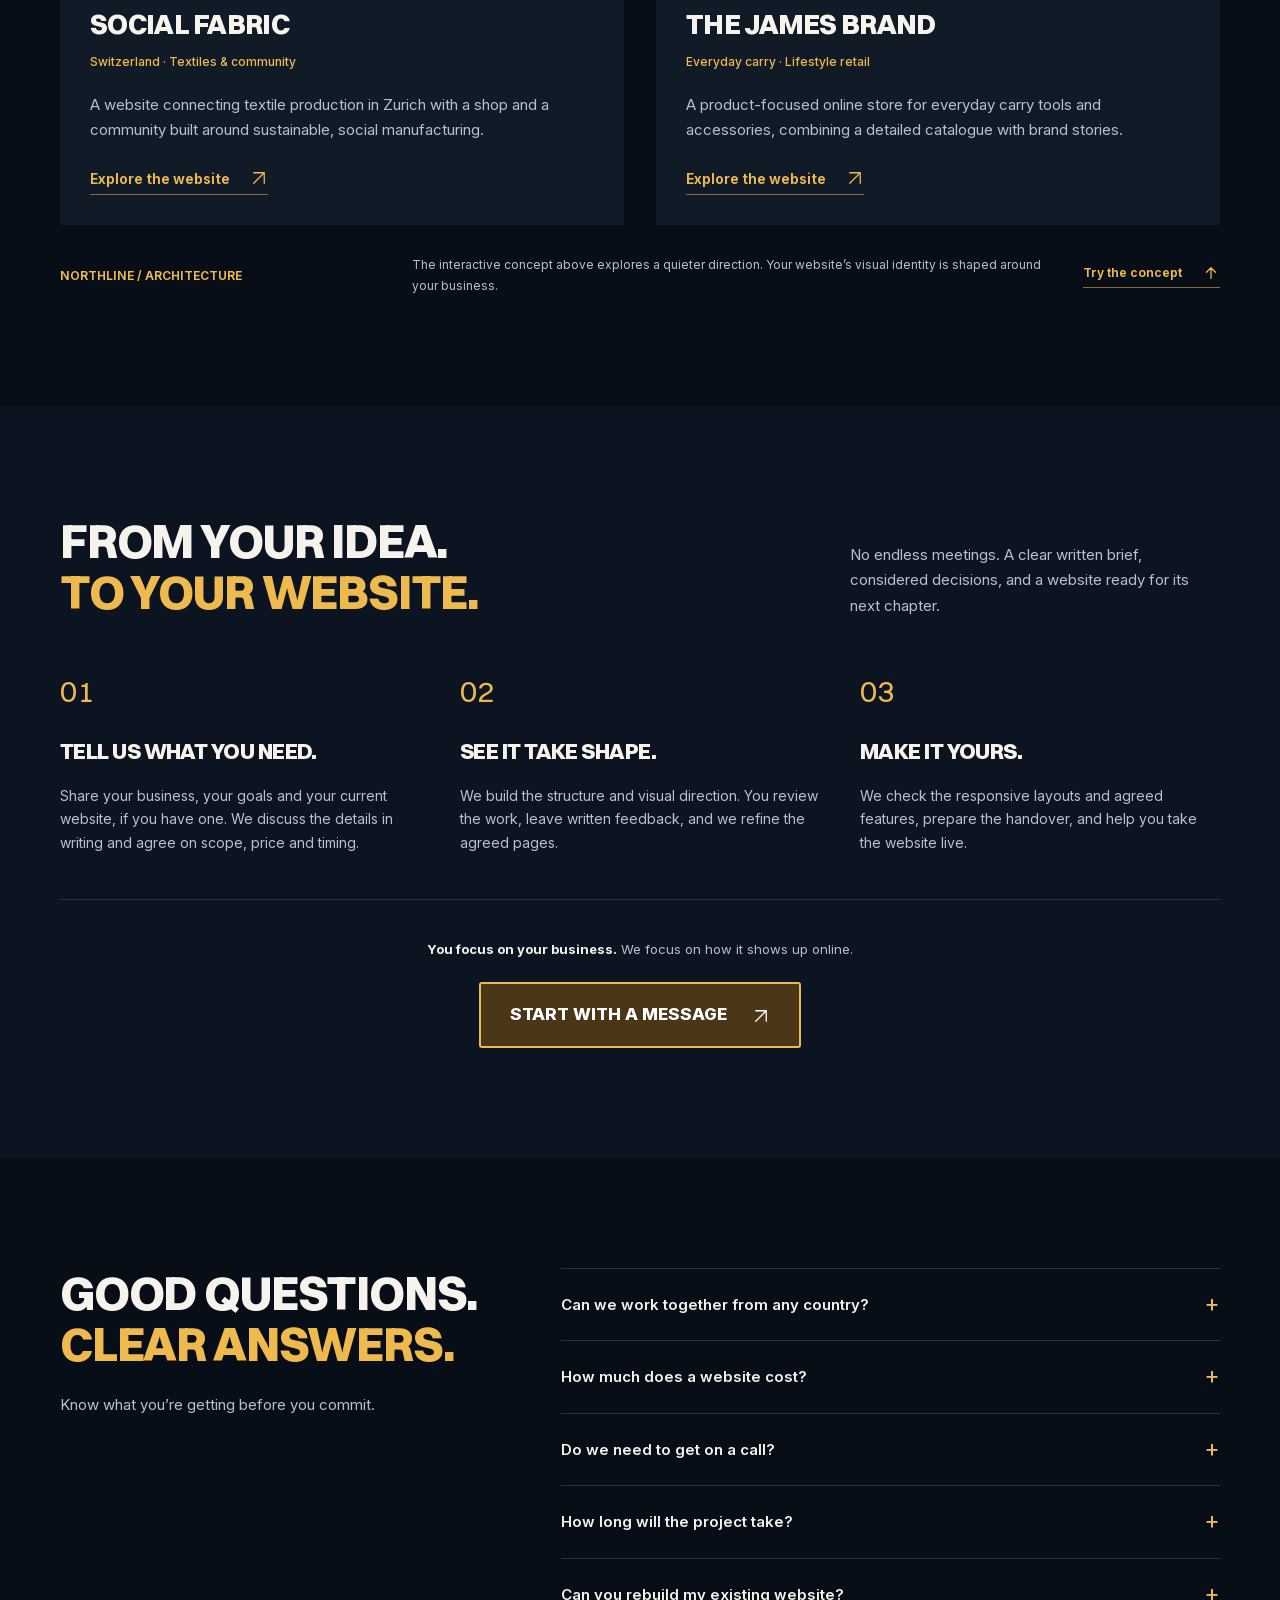
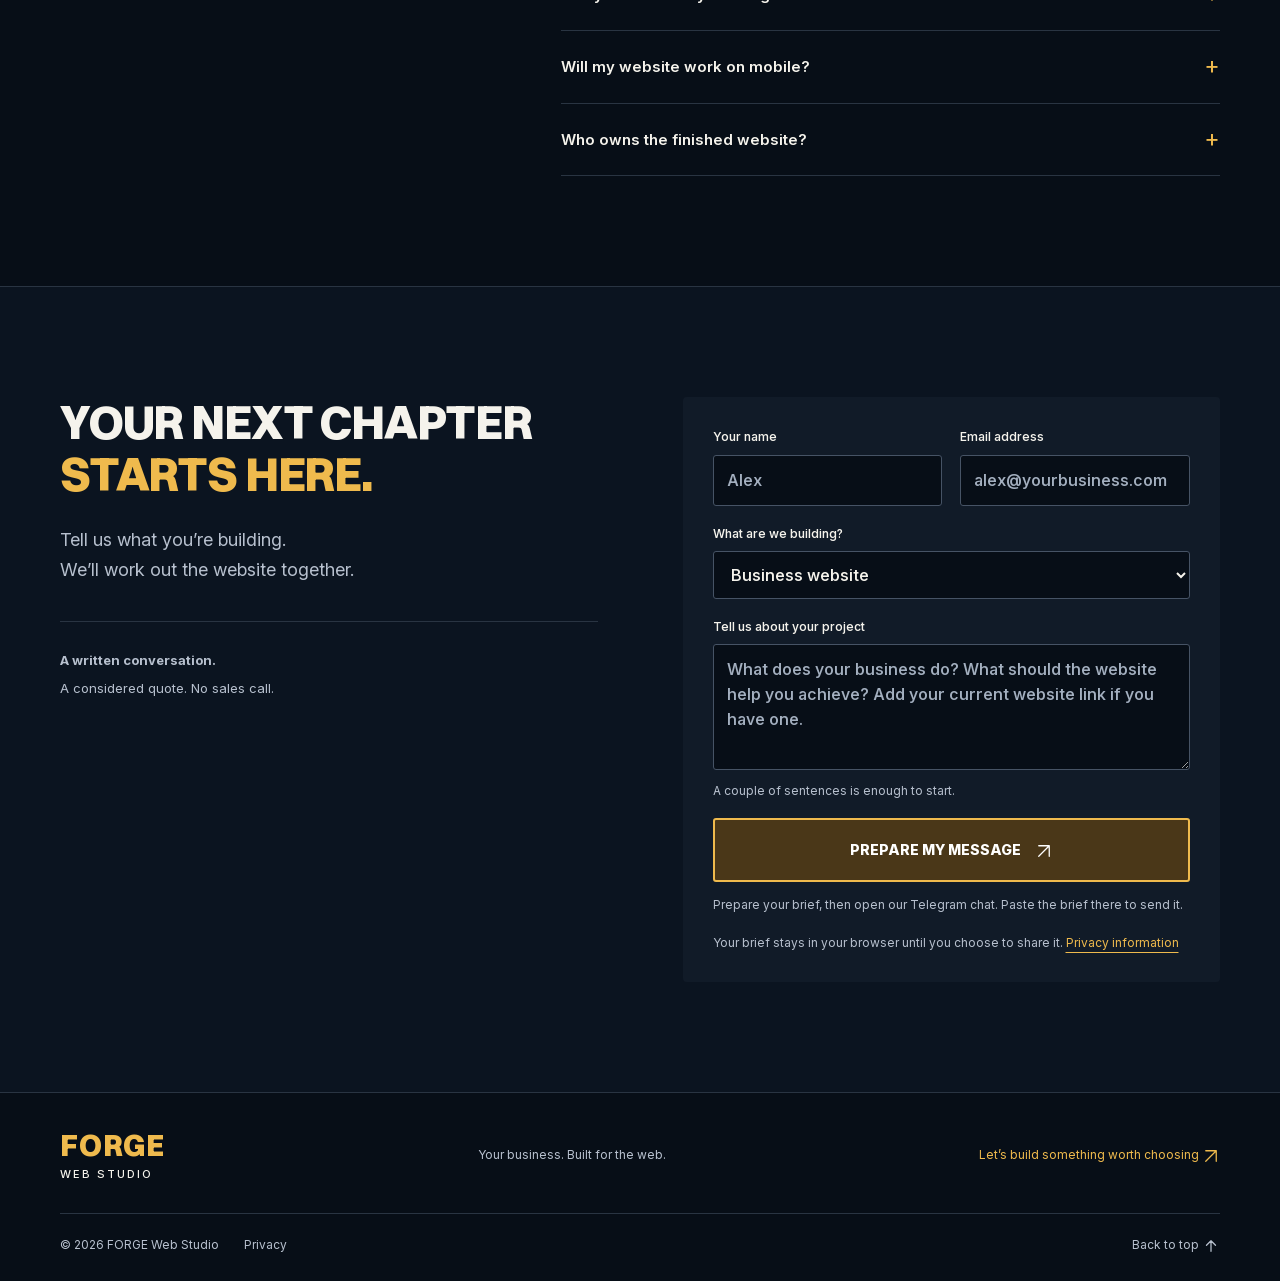
==== commit 929fc53e: "Add ten-language interface with persistent language selector" ====
--- a/index.html
+++ b/index.html
@@ -1,58 +1,58 @@
 <!doctype html>
-<html lang="en">
-<head>
+<html lang="en"><head>
   <meta charset="utf-8">
   <meta name="viewport" content="width=device-width, initial-scale=1">
   <title>FORGE Web Studio — Your business. Built for the web.</title>
-  <meta name="description" content="Website design and development for clients in any country and any industry. 3 years of experience. 50+ projects delivered. Start a project in writing.">
+  <meta name="description" content="Website design and development for clients in any country and any industry. 3 years of experience. 50+ projects delivered. Start a project in writing." data-i18n-content="12">
   <meta name="theme-color" content="#070e17">
-  <meta property="og:title" content="FORGE Web Studio — Your business. Built for the web.">
-  <meta property="og:description" content="A clear message. A distinctive website. A straightforward path from first impression to enquiry.">
+  <meta property="og:title" content="FORGE Web Studio — Your business. Built for the web." data-i18n-content="143">
+  <meta property="og:description" content="A clear message. A distinctive website. A straightforward path from first impression to enquiry." data-i18n-content="12">
   <meta property="og:type" content="website">
   <link rel="icon" href="assets/favicon.svg" type="image/svg+xml">
-  <link rel="preload" href="assets/fonts/switzer-variable.woff2" as="font" type="font/woff2" crossorigin>
+  <link rel="preload" href="assets/fonts/switzer-variable.woff2" as="font" type="font/woff2" crossorigin="">
   <link rel="stylesheet" href="assets/fonts/fonts.css">
   <link rel="stylesheet" href="styles.css">
-  <script src="config.js" defer></script>
-  <script src="script.js" defer></script>
+  <script src="config.js" defer=""></script>
+  <script src="translations.js" defer=""></script><script src="i18n.js" defer=""></script><script src="script.js" defer=""></script>
 </head>
 <body>
-<a class="skip" href="#main">Skip to content</a>
+<a class="skip" href="#main"><span data-i18n="0">Skip to content</span></a>
 <header class="header" id="top"><div class="container header-inner">
-  <a class="brand" href="#top" aria-label="FORGE Web Studio home"><svg viewBox="0 0 32 32" width="30" height="30" fill="none" aria-hidden="true"><path d="M5 26V6h23L11 14h13L11 20v6" stroke="currentColor" stroke-width="3" stroke-linejoin="round"/></svg><span>FORGE<small>WEB STUDIO</small></span></a>
-  <button class="menu-toggle" aria-expanded="false" aria-controls="navigation" type="button">Menu</button>
-  <nav id="navigation" aria-label="Main navigation"><a href="#services">What we build</a><a href="#work">Our work</a><a href="#process">The process</a><a href="#faq">Questions</a></nav>
-  <a class="header-cta" href="#start">Start your project <span aria-hidden="true"><svg class="icon icon-diagonal" viewBox="0 0 24 24" width="18" height="18" fill="none" aria-hidden="true"><path d="M5 19 19 5M5 5h14v14" stroke="currentColor" stroke-width="1.7" stroke-linecap="round" stroke-linejoin="round"/></svg></span></a>
+  <a class="brand" href="#top" aria-label="FORGE"><svg viewBox="0 0 32 32" width="30" height="30" fill="none" aria-hidden="true"><path d="M5 26V6h23L11 14h13L11 20v6" stroke="currentColor" stroke-width="3" stroke-linejoin="round"></path></svg><span>FORGE<small><span data-i18n="1">WEB STUDIO</span></small></span></a>
+  <button class="menu-toggle" aria-expanded="false" aria-controls="navigation" type="button"><span data-i18n="2">Menu</span></button>
+  <nav id="navigation" aria-label="Main navigation" data-i18n-aria-label="179"><a href="#services"><span data-i18n="3">What we build</span></a><a href="#work"><span data-i18n="4">Our work</span></a><a href="#process"><span data-i18n="5">The process</span></a><a href="#faq"><span data-i18n="6">Questions</span></a></nav>
+  <label class="language-control"><span class="sr-only" data-i18n="161">Language</span><select id="language-select" aria-label="Language" data-i18n-aria-label="161"><option value="en" lang="en">English</option><option value="ru" lang="ru">Русский</option><option value="de" lang="de">Deutsch</option><option value="nl" lang="nl">Nederlands</option><option value="fi" lang="fi">Suomi</option><option value="zh" lang="zh">中文</option><option value="fr" lang="fr">Français</option><option value="it" lang="it">Italiano</option><option value="es" lang="es">Español</option><option value="pt" lang="pt">Português</option></select></label><a class="header-cta" href="#start"><span data-i18n="7">Start your project</span> <span aria-hidden="true"><svg class="icon icon-diagonal" viewBox="0 0 24 24" width="18" height="18" fill="none" aria-hidden="true"><path d="M5 19 19 5M5 5h14v14" stroke="currentColor" stroke-width="1.7" stroke-linecap="round" stroke-linejoin="round"></path></svg></span></a>
 </div></header>
 <main id="main">
 <section class="hero"><div class="container hero-content">
-  <h1>YOUR BUSINESS.<br><em>BUILT FOR THE WEB.</em></h1>
-  <p class="hero-lead">You built something worth choosing.<br>We build the website that makes it look that way.</p>
-  <p class="global-note">Any country. Any industry. A website built around your business.</p>
-  <a class="button" href="#start">LET’S BUILD YOUR WEBSITE <svg viewBox="0 0 24 24" fill="none" width="23" height="23" aria-hidden="true"><path d="M5 12h14m-6-6 6 6-6 6" stroke="currentColor" stroke-width="2"/></svg></a>
-  <p class="cta-note">Tell us about it in writing. No call needed.</p>
+  <h1><span data-i18n="8">YOUR BUSINESS.</span><br><em><span data-i18n="9">BUILT FOR THE WEB.</span></em></h1>
+  <p class="hero-lead"><span data-i18n="10">You built something worth choosing.</span><br><span data-i18n="11">We build the website that makes it look that way.</span></p>
+  <p class="global-note"><span data-i18n="12">Any country. Any industry. A website built around your business.</span></p>
+  <a class="button" href="#start"><span data-i18n="13">LET’S BUILD YOUR WEBSITE</span> <svg viewBox="0 0 24 24" fill="none" width="23" height="23" aria-hidden="true"><path d="M5 12h14m-6-6 6 6-6 6" stroke="currentColor" stroke-width="2"></path></svg></a>
+  <p class="cta-note"><span data-i18n="14">Tell us about it in writing. No call needed.</span></p>
   <div class="specimen-wrap">
-    <div class="preview-tools"><span>A stronger first impression, on every screen.</span><div class="device-switch" role="group" aria-label="Website preview layout"><button type="button" data-device="desktop" aria-pressed="true">Desktop</button><button type="button" data-device="mobile" aria-pressed="false">Mobile</button></div></div>
-    <div class="browser" id="website-preview"><div class="browser-bar"><span class="window-dots" aria-hidden="true"><i></i><i></i><i></i></span><span>Northline / website concept</span><span aria-hidden="true"><svg class="icon icon-diagonal" viewBox="0 0 24 24" width="18" height="18" fill="none" aria-hidden="true"><path d="M5 19 19 5M5 5h14v14" stroke="currentColor" stroke-width="1.7" stroke-linecap="round" stroke-linejoin="round"/></svg></span></div>
-      <div class="demo-site"><div class="demo-nav"><strong>NORTHLINE<span> / </span></strong><span>Independent design &amp; architecture</span><span class="demo-nav-end">Discover our work <svg class="icon icon-diagonal" viewBox="0 0 24 24" width="18" height="18" fill="none" aria-hidden="true"><path d="M5 19 19 5M5 5h14v14" stroke="currentColor" stroke-width="1.7" stroke-linecap="round" stroke-linejoin="round"/></svg></span></div><div class="demo-layout"><div class="demo-copy"><span class="demo-rule"></span><h2>Spaces for<br>what’s next.</h2><p>Considered architecture.<br>Built around the way you live.</p><span class="demo-link">Explore the studio <svg viewBox="0 0 24 24" fill="none" width="17" height="17" aria-hidden="true"><path d="M5 12h14m-6-6 6 6-6 6" stroke="currentColor" stroke-width="1.6"/></svg></span></div><div class="architecture" aria-label="Abstract architectural composition"><div class="building building-back"></div><div class="building building-front"><div class="building-window"></div><div class="building-door"></div></div><span>FORM / FUNCTION / FUTURE</span></div></div><div class="demo-footer"><span>Residential &amp; commercial</span><span>Thoughtful by design.</span></div></div>
+    <div class="preview-tools"><span><span data-i18n="15">A stronger first impression, on every screen.</span></span><div class="device-switch" role="group" aria-label="Website preview layout" data-i18n-aria-label="180"><button type="button" data-device="desktop" aria-pressed="true"><span data-i18n="16">Desktop</span></button><button type="button" data-device="mobile" aria-pressed="false"><span data-i18n="17">Mobile</span></button></div></div>
+    <div class="browser" id="website-preview"><div class="browser-bar"><span class="window-dots" aria-hidden="true"><i></i><i></i><i></i></span><span><span data-i18n="18">Northline / website concept</span></span><span aria-hidden="true"><svg class="icon icon-diagonal" viewBox="0 0 24 24" width="18" height="18" fill="none" aria-hidden="true"><path d="M5 19 19 5M5 5h14v14" stroke="currentColor" stroke-width="1.7" stroke-linecap="round" stroke-linejoin="round"></path></svg></span></div>
+      <div class="demo-site"><div class="demo-nav"><strong>NORTHLINE<span> / </span></strong><span><span data-i18n="19">Independent design &amp; architecture</span></span><span class="demo-nav-end"><span data-i18n="20">Discover our work</span> <svg class="icon icon-diagonal" viewBox="0 0 24 24" width="18" height="18" fill="none" aria-hidden="true"><path d="M5 19 19 5M5 5h14v14" stroke="currentColor" stroke-width="1.7" stroke-linecap="round" stroke-linejoin="round"></path></svg></span></div><div class="demo-layout"><div class="demo-copy"><span class="demo-rule"></span><h2><span data-i18n="21">Spaces for</span><br><span data-i18n="22">what’s next.</span></h2><p><span data-i18n="23">Considered architecture.</span><br><span data-i18n="24">Built around the way you live.</span></p><span class="demo-link"><span data-i18n="25">Explore the studio</span> <svg viewBox="0 0 24 24" fill="none" width="17" height="17" aria-hidden="true"><path d="M5 12h14m-6-6 6 6-6 6" stroke="currentColor" stroke-width="1.6"></path></svg></span></div><div class="architecture" aria-label="Abstract architectural composition" data-i18n-aria-label="181"><div class="building building-back"></div><div class="building building-front"><div class="building-window"></div><div class="building-door"></div></div><span><span data-i18n="26">FORM / FUNCTION / FUTURE</span></span></div></div><div class="demo-footer"><span><span data-i18n="27">Residential &amp; commercial</span></span><span><span data-i18n="28">Thoughtful by design.</span></span></div></div>
     </div>
-    <p class="preview-caption">Interactive design concept · illustrative, not a client project</p>
+    <p class="preview-caption"><span data-i18n="29">Interactive design concept · illustrative, not a client project</span></p>
   </div>
 </div></section>
-<section class="proof-strip" aria-label="Studio experience"><div class="container proof-grid"><div><strong>3 YEARS</strong><span>building for the web</span></div><div><strong>50+ PROJECTS</strong><span>delivered</span></div><div><strong>ONE CLEAR PROCESS</strong><span>from your brief to your website</span></div></div></section>
-<section class="section manifesto"><div class="container split"><div><h2>DON’T LET YOUR WEBSITE<br><em>SELL YOU SHORT.</em></h2><p>Your work is good. Your business is real. But when someone finds you online, your website has to carry that same confidence.</p><p class="strong-copy">Make the first impression count.</p><p>We turn what makes your business worth choosing into a website people can understand, navigate and act on. Clear messaging. Deliberate design. A direct path to getting in touch.</p><a class="text-link" href="#start">Build a better first impression <span aria-hidden="true"><svg class="icon icon-diagonal" viewBox="0 0 24 24" width="18" height="18" fill="none" aria-hidden="true"><path d="M5 19 19 5M5 5h14v14" stroke="currentColor" stroke-width="1.7" stroke-linecap="round" stroke-linejoin="round"/></svg></span></a></div><div class="statement-panel"><span class="statement-line">GOOD BUSINESS.</span><span class="statement-line">STRONG PRESENCE.</span><span class="statement-line gold">YOUR NEXT MOVE.</span><div class="statement-bottom"><span>Strategy meets execution.</span><svg viewBox="0 0 24 24" width="44" height="44" fill="none" aria-hidden="true"><path d="M5 19 19 5M5 5h14v14" stroke="currentColor" stroke-width="1.3"/></svg></div></div></div></section>
-<section class="section choice"><div class="container"><h2 class="center">TWO WAYS FORWARD.<br><em>MAKE YOUR CHOICE.</em></h2><div class="choice-grid"><article class="choice-panel muted-panel"><h3>KEEP PATCHING IT.</h3><p>Another workaround. The same first impression.</p><ul><li>A template that could belong to anyone</li><li>A message buried under the design</li><li>A mobile experience that feels like an afterthought</li><li>No clear next step for the visitor</li></ul><p class="choice-end">Your website stays on the to-do list.</p></article><article class="choice-panel gold-panel"><h3>BUILD IT WITH PURPOSE.</h3><p>A website that feels like your business.</p><ul><li>A clear story and a distinctive visual direction</li><li>Pages built around what visitors need</li><li>Responsive layouts from the start</li><li>An obvious path from interest to enquiry</li></ul><a class="button" href="#start">I’M READY TO BUILD <span aria-hidden="true"><svg class="icon icon-diagonal" viewBox="0 0 24 24" width="18" height="18" fill="none" aria-hidden="true"><path d="M5 19 19 5M5 5h14v14" stroke="currentColor" stroke-width="1.7" stroke-linecap="round" stroke-linejoin="round"/></svg></span></a></article></div></div></section>
-<section class="section services band" id="services"><div class="container"><div class="section-heading"><h2>MORE THAN A WEBSITE.<br><em>A BETTER WAY TO SHOW UP.</em></h2><p>Launch something new. Give an established business a stronger presence. Or replace the website you’ve outgrown.</p></div><div class="service-list"><article><h3>LANDING PAGES</h3><div><p>One offer. One focused journey. Built to explain the value and make the next step clear.</p><span>Campaigns · Product launches · Lead generation</span></div><a href="#start" data-service="Landing page" aria-label="Discuss a landing page"><svg class="icon icon-diagonal" viewBox="0 0 24 24" width="18" height="18" fill="none" aria-hidden="true"><path d="M5 19 19 5M5 5h14v14" stroke="currentColor" stroke-width="1.7" stroke-linecap="round" stroke-linejoin="round"/></svg></a></article><article><h3>BUSINESS WEBSITES</h3><div><p>A complete home for your business: what you do, why it matters, and how to work with you.</p><span>Service pages · Company story · Contact flows</span></div><a href="#start" data-service="Business website" aria-label="Discuss a business website"><svg class="icon icon-diagonal" viewBox="0 0 24 24" width="18" height="18" fill="none" aria-hidden="true"><path d="M5 19 19 5M5 5h14v14" stroke="currentColor" stroke-width="1.7" stroke-linecap="round" stroke-linejoin="round"/></svg></a></article><article><h3>WEBSITE REDESIGNS</h3><div><p>Keep what matters. Rebuild what holds you back. Bring your online presence up to the standard of your work.</p><span>Content structure · Visual identity · Mobile experience</span></div><a href="#start" data-service="Website redesign" aria-label="Discuss a website redesign"><svg class="icon icon-diagonal" viewBox="0 0 24 24" width="18" height="18" fill="none" aria-hidden="true"><path d="M5 19 19 5M5 5h14v14" stroke="currentColor" stroke-width="1.7" stroke-linecap="round" stroke-linejoin="round"/></svg></a></article></div><p class="pricing-note">Every business is different. <strong>Your quote starts with a written conversation.</strong></p></div></section>
-<section class="section work" id="work"><div class="container"><div class="section-heading"><h2>LESS TALK.<br><em>SEE THE WORK.</em></h2><p>Selected projects across countries and industries. Different businesses, different audiences — each with its own identity.</p></div><div class="portfolio-grid"><article class="portfolio-case"><a class="project-image" href="https://cheapassbikes.nl/" target="_blank" rel="noopener noreferrer" aria-label="Visit CHEAPASSBIKES website"><img src="assets/cases/cheapassbikes.jpg" alt="Cheapassbikes website showing refurbished bicycles" width="1440" height="1000" loading="lazy"><span>View live website <svg class="icon icon-diagonal" viewBox="0 0 24 24" width="18" height="18" fill="none" aria-hidden="true"><path d="M5 19 19 5M5 5h14v14" stroke="currentColor" stroke-width="1.7" stroke-linecap="round" stroke-linejoin="round"/></svg></span></a><div class="project-copy"><h3>CHEAPASSBIKES</h3><span class="project-tag">Netherlands · Bicycle retail</span><p>An online shop for refurbished bicycles, with product categories, accessories and a clear route to finding the right bike.</p><a class="text-link" href="https://cheapassbikes.nl/" target="_blank" rel="noopener noreferrer">Explore the website <svg class="icon icon-diagonal" viewBox="0 0 24 24" width="18" height="18" fill="none" aria-hidden="true"><path d="M5 19 19 5M5 5h14v14" stroke="currentColor" stroke-width="1.7" stroke-linecap="round" stroke-linejoin="round"/></svg></a></div></article>
-<article class="portfolio-case"><a class="project-image" href="https://uticacreativereuse.org/" target="_blank" rel="noopener noreferrer" aria-label="Visit UTICA CREATIVE REUSE website"><img src="assets/cases/utica-creative-reuse.jpg" alt="Utica Creative Reuse website showing its art supply store and community activities" width="1440" height="1000" loading="lazy"><span>View live website <svg class="icon icon-diagonal" viewBox="0 0 24 24" width="18" height="18" fill="none" aria-hidden="true"><path d="M5 19 19 5M5 5h14v14" stroke="currentColor" stroke-width="1.7" stroke-linecap="round" stroke-linejoin="round"/></svg></span></a><div class="project-copy"><h3>UTICA CREATIVE REUSE</h3><span class="project-tag">United States · Arts & community</span><p>A community website bringing together an art supply thrift store, workshops, events and ways to support creative reuse.</p><a class="text-link" href="https://uticacreativereuse.org/" target="_blank" rel="noopener noreferrer">Explore the website <svg class="icon icon-diagonal" viewBox="0 0 24 24" width="18" height="18" fill="none" aria-hidden="true"><path d="M5 19 19 5M5 5h14v14" stroke="currentColor" stroke-width="1.7" stroke-linecap="round" stroke-linejoin="round"/></svg></a></div></article>
-<article class="portfolio-case"><a class="project-image" href="https://www.socialfabric.ch/" target="_blank" rel="noopener noreferrer" aria-label="Visit SOCIAL FABRIC website"><img src="assets/cases/social-fabric.jpg" alt="Social Fabric website presenting textile production in Zurich" width="1440" height="1000" loading="lazy"><span>View live website <svg class="icon icon-diagonal" viewBox="0 0 24 24" width="18" height="18" fill="none" aria-hidden="true"><path d="M5 19 19 5M5 5h14v14" stroke="currentColor" stroke-width="1.7" stroke-linecap="round" stroke-linejoin="round"/></svg></span></a><div class="project-copy"><h3>SOCIAL FABRIC</h3><span class="project-tag">Switzerland · Textiles & community</span><p>A website connecting textile production in Zurich with a shop and a community built around sustainable, social manufacturing.</p><a class="text-link" href="https://www.socialfabric.ch/" target="_blank" rel="noopener noreferrer">Explore the website <svg class="icon icon-diagonal" viewBox="0 0 24 24" width="18" height="18" fill="none" aria-hidden="true"><path d="M5 19 19 5M5 5h14v14" stroke="currentColor" stroke-width="1.7" stroke-linecap="round" stroke-linejoin="round"/></svg></a></div></article>
-<article class="portfolio-case"><a class="project-image" href="https://thejamesbrand.com/" target="_blank" rel="noopener noreferrer" aria-label="Visit THE JAMES BRAND website"><img src="assets/cases/the-james-brand.jpg" alt="The James Brand website featuring its Ellis everyday carry knife" width="1440" height="1000" loading="lazy"><span>View live website <svg class="icon icon-diagonal" viewBox="0 0 24 24" width="18" height="18" fill="none" aria-hidden="true"><path d="M5 19 19 5M5 5h14v14" stroke="currentColor" stroke-width="1.7" stroke-linecap="round" stroke-linejoin="round"/></svg></span></a><div class="project-copy"><h3>THE JAMES BRAND</h3><span class="project-tag">Everyday carry · Lifestyle retail</span><p>A product-focused online store for everyday carry tools and accessories, combining a detailed catalogue with brand stories.</p><a class="text-link" href="https://thejamesbrand.com/" target="_blank" rel="noopener noreferrer">Explore the website <svg class="icon icon-diagonal" viewBox="0 0 24 24" width="18" height="18" fill="none" aria-hidden="true"><path d="M5 19 19 5M5 5h14v14" stroke="currentColor" stroke-width="1.7" stroke-linecap="round" stroke-linejoin="round"/></svg></a></div></article></div><div class="work-note"><span>NORTHLINE / ARCHITECTURE</span><p>The interactive concept above explores a quieter direction. Your website’s visual identity is shaped around your business.</p><a class="text-link" href="#website-preview">Try the concept <svg class="icon icon-up" viewBox="0 0 24 24" width="18" height="18" fill="none" aria-hidden="true"><path d="M12 19V5m-6 6 6-6 6 6" stroke="currentColor" stroke-width="1.7" stroke-linecap="round" stroke-linejoin="round"/></svg></a></div></div></section>
-<section class="section band" id="process"><div class="container"><div class="section-heading"><h2>FROM YOUR IDEA.<br><em>TO YOUR WEBSITE.</em></h2><p>No endless meetings. A clear written brief, considered decisions, and a website ready for its next chapter.</p></div><ol class="process-grid"><li><span class="step">01</span><h3>TELL US WHAT YOU NEED.</h3><p>Share your business, your goals and your current website, if you have one. We discuss the details in writing and agree on scope, price and timing.</p></li><li><span class="step">02</span><h3>SEE IT TAKE SHAPE.</h3><p>We build the structure and visual direction. You review the work, leave written feedback, and we refine the agreed pages.</p></li><li><span class="step">03</span><h3>MAKE IT YOURS.</h3><p>We check the responsive layouts and agreed features, prepare the handover, and help you take the website live.</p></li></ol><div class="process-close"><p><strong>You focus on your business.</strong> We focus on how it shows up online.</p><a class="button" href="#start">START WITH A MESSAGE <span aria-hidden="true"><svg class="icon icon-diagonal" viewBox="0 0 24 24" width="18" height="18" fill="none" aria-hidden="true"><path d="M5 19 19 5M5 5h14v14" stroke="currentColor" stroke-width="1.7" stroke-linecap="round" stroke-linejoin="round"/></svg></span></a></div></div></section>
-<section class="section faq" id="faq"><div class="container split faq-layout"><div><h2>GOOD QUESTIONS.<br><em>CLEAR ANSWERS.</em></h2><p>Know what you’re getting before you commit.</p></div><div class="faq-list"><details><summary>Can we work together from any country?</summary><p>Yes. We work with clients from any country and in any industry. Tell us what you do and what you need; we shape the website around your business and audience. Briefs, feedback and pricing are handled in writing, so there is no call to schedule across time zones.</p></details><details><summary>How much does a website cost?</summary><p>We quote after understanding the pages, content and features you need. Send a short brief and we’ll discuss the scope and price in writing. There is no checkout or automatic subscription on this website.</p></details><details><summary>Do we need to get on a call?</summary><p>No. Our process is designed around written communication. You can share your brief, review designs and send feedback without booking a call.</p></details><details><summary>How long will the project take?</summary><p>Timing depends on the agreed scope and the availability of your content. We agree on a schedule before work starts, rather than promise the same deadline for every project.</p></details><details><summary>Can you rebuild my existing website?</summary><p>Yes. Share the link and explain what you want to improve. We’ll review the requirements and discuss the content, functionality and existing links that need to be preserved.</p></details><details><summary>Will my website work on mobile?</summary><p>Responsive layouts are part of the work. We check the agreed pages at desktop and mobile sizes so people can read, navigate and get in touch on different screens.</p></details><details><summary>Who owns the finished website?</summary><p>Ownership, third-party licences, account access and handover deliverables are defined in the project agreement before work begins. We discuss hosting and any ongoing costs upfront.</p></details></div></div></section>
-<section class="section start" id="start"><div class="container request-layout"><div><h2>YOUR NEXT CHAPTER<br><em>STARTS HERE.</em></h2><p>Tell us what you’re building.<br>We’ll work out the website together.</p><div class="contact-promise"><strong>A written conversation.</strong><span>A considered quote. No sales call.</span></div></div><form id="project-form"><div class="form-grid"><label>Your name<input name="name" autocomplete="name" required maxlength="100" placeholder="Alex"></label><label>Email address<input name="email" type="email" autocomplete="email" required maxlength="254" placeholder="alex@yourbusiness.com"></label></div><label>What are we building?<select name="service"><option>Business website</option><option>Landing page</option><option>Website redesign</option><option>Let’s figure it out</option></select></label><label>Tell us about your project<textarea name="brief" required minlength="20" maxlength="5000" rows="4" placeholder="What does your business do? What should the website help you achieve? Add your current website link if you have one."></textarea></label><p class="form-help">A couple of sentences is enough to start.</p><button class="button" type="submit" id="submit-button">PREPARE MY PROJECT BRIEF <span aria-hidden="true"><svg class="icon icon-diagonal" viewBox="0 0 24 24" width="18" height="18" fill="none" aria-hidden="true"><path d="M5 19 19 5M5 5h14v14" stroke="currentColor" stroke-width="1.7" stroke-linecap="round" stroke-linejoin="round"/></svg></span></button><p class="form-note" id="delivery-note">Preview mode: prepare and copy your brief. Online delivery is not connected yet.</p><p class="form-status" id="form-status" role="status" aria-live="polite"></p><div id="brief-output" hidden><label>Your prepared message<textarea id="prepared-message" rows="7" readonly></textarea></label><div class="brief-actions"><button type="button" class="secondary-button" id="copy-brief">Copy brief</button><a class="secondary-button" id="contact-link" hidden>Open email draft</a></div></div><p class="privacy-note">Your brief stays in your browser until you choose to share it. <a href="privacy.html">Privacy information</a></p></form></div></section>
+<section class="proof-strip" aria-label="Studio experience" data-i18n-aria-label="182"><div class="container proof-grid"><div><strong><span data-i18n="30">3 YEARS</span></strong><span><span data-i18n="31">building for the web</span></span></div><div><strong><span data-i18n="32">50+ PROJECTS</span></strong><span><span data-i18n="33">delivered</span></span></div><div><strong><span data-i18n="34">ONE CLEAR PROCESS</span></strong><span><span data-i18n="35">from your brief to your website</span></span></div></div></section>
+<section class="section manifesto"><div class="container split"><div><h2><span data-i18n="36">DON’T LET YOUR WEBSITE</span><br><em><span data-i18n="37">SELL YOU SHORT.</span></em></h2><p><span data-i18n="38">Your work is good. Your business is real. But when someone finds you online, your website has to carry that same confidence.</span></p><p class="strong-copy"><span data-i18n="39">Make the first impression count.</span></p><p><span data-i18n="40">We turn what makes your business worth choosing into a website people can understand, navigate and act on. Clear messaging. Deliberate design. A direct path to getting in touch.</span></p><a class="text-link" href="#start"><span data-i18n="41">Build a better first impression</span> <span aria-hidden="true"><svg class="icon icon-diagonal" viewBox="0 0 24 24" width="18" height="18" fill="none" aria-hidden="true"><path d="M5 19 19 5M5 5h14v14" stroke="currentColor" stroke-width="1.7" stroke-linecap="round" stroke-linejoin="round"></path></svg></span></a></div><div class="statement-panel"><span class="statement-line"><span data-i18n="42">GOOD BUSINESS.</span></span><span class="statement-line"><span data-i18n="43">STRONG PRESENCE.</span></span><span class="statement-line gold"><span data-i18n="44">YOUR NEXT MOVE.</span></span><div class="statement-bottom"><span><span data-i18n="45">Strategy meets execution.</span></span><svg viewBox="0 0 24 24" width="44" height="44" fill="none" aria-hidden="true"><path d="M5 19 19 5M5 5h14v14" stroke="currentColor" stroke-width="1.3"></path></svg></div></div></div></section>
+<section class="section choice"><div class="container"><h2 class="center"><span data-i18n="46">TWO WAYS FORWARD.</span><br><em><span data-i18n="47">MAKE YOUR CHOICE.</span></em></h2><div class="choice-grid"><article class="choice-panel muted-panel"><h3><span data-i18n="48">KEEP PATCHING IT.</span></h3><p><span data-i18n="49">Another workaround. The same first impression.</span></p><ul><li><span data-i18n="50">A template that could belong to anyone</span></li><li><span data-i18n="51">A message buried under the design</span></li><li><span data-i18n="52">A mobile experience that feels like an afterthought</span></li><li><span data-i18n="53">No clear next step for the visitor</span></li></ul><p class="choice-end"><span data-i18n="54">Your website stays on the to-do list.</span></p></article><article class="choice-panel gold-panel"><h3><span data-i18n="55">BUILD IT WITH PURPOSE.</span></h3><p><span data-i18n="56">A website that feels like your business.</span></p><ul><li><span data-i18n="57">A clear story and a distinctive visual direction</span></li><li><span data-i18n="58">Pages built around what visitors need</span></li><li><span data-i18n="59">Responsive layouts from the start</span></li><li><span data-i18n="60">An obvious path from interest to enquiry</span></li></ul><a class="button" href="#start"><span data-i18n="61">I’M READY TO BUILD</span> <span aria-hidden="true"><svg class="icon icon-diagonal" viewBox="0 0 24 24" width="18" height="18" fill="none" aria-hidden="true"><path d="M5 19 19 5M5 5h14v14" stroke="currentColor" stroke-width="1.7" stroke-linecap="round" stroke-linejoin="round"></path></svg></span></a></article></div></div></section>
+<section class="section services band" id="services"><div class="container"><div class="section-heading"><h2><span data-i18n="62">MORE THAN A WEBSITE.</span><br><em><span data-i18n="63">A BETTER WAY TO SHOW UP.</span></em></h2><p><span data-i18n="64">Launch something new. Give an established business a stronger presence. Or replace the website you’ve outgrown.</span></p></div><div class="service-list"><article><h3><span data-i18n="65">LANDING PAGES</span></h3><div><p><span data-i18n="66">One offer. One focused journey. Built to explain the value and make the next step clear.</span></p><span><span data-i18n="67">Campaigns · Product launches · Lead generation</span></span></div><a href="#start" data-service="Landing page" aria-label="Discuss a landing page" data-i18n-aria-label="131"><svg class="icon icon-diagonal" viewBox="0 0 24 24" width="18" height="18" fill="none" aria-hidden="true"><path d="M5 19 19 5M5 5h14v14" stroke="currentColor" stroke-width="1.7" stroke-linecap="round" stroke-linejoin="round"></path></svg></a></article><article><h3><span data-i18n="68">BUSINESS WEBSITES</span></h3><div><p><span data-i18n="69">A complete home for your business: what you do, why it matters, and how to work with you.</span></p><span><span data-i18n="70">Service pages · Company story · Contact flows</span></span></div><a href="#start" data-service="Business website" aria-label="Discuss a business website" data-i18n-aria-label="130"><svg class="icon icon-diagonal" viewBox="0 0 24 24" width="18" height="18" fill="none" aria-hidden="true"><path d="M5 19 19 5M5 5h14v14" stroke="currentColor" stroke-width="1.7" stroke-linecap="round" stroke-linejoin="round"></path></svg></a></article><article><h3><span data-i18n="71">WEBSITE REDESIGNS</span></h3><div><p><span data-i18n="72">Keep what matters. Rebuild what holds you back. Bring your online presence up to the standard of your work.</span></p><span><span data-i18n="73">Content structure · Visual identity · Mobile experience</span></span></div><a href="#start" data-service="Website redesign" aria-label="Discuss a website redesign" data-i18n-aria-label="132"><svg class="icon icon-diagonal" viewBox="0 0 24 24" width="18" height="18" fill="none" aria-hidden="true"><path d="M5 19 19 5M5 5h14v14" stroke="currentColor" stroke-width="1.7" stroke-linecap="round" stroke-linejoin="round"></path></svg></a></article></div><p class="pricing-note"><span data-i18n="74">Every business is different.</span> <strong><span data-i18n="75">Your quote starts with a written conversation.</span></strong></p></div></section>
+<section class="section work" id="work"><div class="container"><div class="section-heading"><h2><span data-i18n="76">LESS TALK.</span><br><em><span data-i18n="77">SEE THE WORK.</span></em></h2><p><span data-i18n="78">Selected projects across countries and industries. Different businesses, different audiences — each with its own identity.</span></p></div><div class="portfolio-grid"><article class="portfolio-case"><a class="project-image" href="https://cheapassbikes.nl/" target="_blank" rel="noopener noreferrer" aria-label="Visit CHEAPASSBIKES website" data-i18n-aria-label="183"><img src="assets/cases/cheapassbikes.jpg" alt="Cheapassbikes website showing refurbished bicycles" width="1440" height="1000" loading="lazy" data-i18n-alt="80"><span><span data-i18n="79">View live website</span> <svg class="icon icon-diagonal" viewBox="0 0 24 24" width="18" height="18" fill="none" aria-hidden="true"><path d="M5 19 19 5M5 5h14v14" stroke="currentColor" stroke-width="1.7" stroke-linecap="round" stroke-linejoin="round"></path></svg></span></a><div class="project-copy"><h3>CHEAPASSBIKES</h3><span class="project-tag"><span data-i18n="80">Netherlands · Bicycle retail</span></span><p><span data-i18n="81">An online shop for refurbished bicycles, with product categories, accessories and a clear route to finding the right bike.</span></p><a class="text-link" href="https://cheapassbikes.nl/" target="_blank" rel="noopener noreferrer"><span data-i18n="82">Explore the website</span> <svg class="icon icon-diagonal" viewBox="0 0 24 24" width="18" height="18" fill="none" aria-hidden="true"><path d="M5 19 19 5M5 5h14v14" stroke="currentColor" stroke-width="1.7" stroke-linecap="round" stroke-linejoin="round"></path></svg></a></div></article>
+<article class="portfolio-case"><a class="project-image" href="https://uticacreativereuse.org/" target="_blank" rel="noopener noreferrer" aria-label="Visit UTICA CREATIVE REUSE website" data-i18n-aria-label="183"><img src="assets/cases/utica-creative-reuse.jpg" alt="Utica Creative Reuse website showing its art supply store and community activities" width="1440" height="1000" loading="lazy" data-i18n-alt="83"><span><span data-i18n="79">View live website</span> <svg class="icon icon-diagonal" viewBox="0 0 24 24" width="18" height="18" fill="none" aria-hidden="true"><path d="M5 19 19 5M5 5h14v14" stroke="currentColor" stroke-width="1.7" stroke-linecap="round" stroke-linejoin="round"></path></svg></span></a><div class="project-copy"><h3>UTICA CREATIVE REUSE</h3><span class="project-tag"><span data-i18n="83">United States · Arts &amp; community</span></span><p><span data-i18n="84">A community website bringing together an art supply thrift store, workshops, events and ways to support creative reuse.</span></p><a class="text-link" href="https://uticacreativereuse.org/" target="_blank" rel="noopener noreferrer"><span data-i18n="82">Explore the website</span> <svg class="icon icon-diagonal" viewBox="0 0 24 24" width="18" height="18" fill="none" aria-hidden="true"><path d="M5 19 19 5M5 5h14v14" stroke="currentColor" stroke-width="1.7" stroke-linecap="round" stroke-linejoin="round"></path></svg></a></div></article>
+<article class="portfolio-case"><a class="project-image" href="https://www.socialfabric.ch/" target="_blank" rel="noopener noreferrer" aria-label="Visit SOCIAL FABRIC website" data-i18n-aria-label="183"><img src="assets/cases/social-fabric.jpg" alt="Social Fabric website presenting textile production in Zurich" width="1440" height="1000" loading="lazy" data-i18n-alt="85"><span><span data-i18n="79">View live website</span> <svg class="icon icon-diagonal" viewBox="0 0 24 24" width="18" height="18" fill="none" aria-hidden="true"><path d="M5 19 19 5M5 5h14v14" stroke="currentColor" stroke-width="1.7" stroke-linecap="round" stroke-linejoin="round"></path></svg></span></a><div class="project-copy"><h3>SOCIAL FABRIC</h3><span class="project-tag"><span data-i18n="85">Switzerland · Textiles &amp; community</span></span><p><span data-i18n="86">A website connecting textile production in Zurich with a shop and a community built around sustainable, social manufacturing.</span></p><a class="text-link" href="https://www.socialfabric.ch/" target="_blank" rel="noopener noreferrer"><span data-i18n="82">Explore the website</span> <svg class="icon icon-diagonal" viewBox="0 0 24 24" width="18" height="18" fill="none" aria-hidden="true"><path d="M5 19 19 5M5 5h14v14" stroke="currentColor" stroke-width="1.7" stroke-linecap="round" stroke-linejoin="round"></path></svg></a></div></article>
+<article class="portfolio-case"><a class="project-image" href="https://thejamesbrand.com/" target="_blank" rel="noopener noreferrer" aria-label="Visit THE JAMES BRAND website" data-i18n-aria-label="183"><img src="assets/cases/the-james-brand.jpg" alt="The James Brand website featuring its Ellis everyday carry knife" width="1440" height="1000" loading="lazy" data-i18n-alt="87"><span><span data-i18n="79">View live website</span> <svg class="icon icon-diagonal" viewBox="0 0 24 24" width="18" height="18" fill="none" aria-hidden="true"><path d="M5 19 19 5M5 5h14v14" stroke="currentColor" stroke-width="1.7" stroke-linecap="round" stroke-linejoin="round"></path></svg></span></a><div class="project-copy"><h3>THE JAMES BRAND</h3><span class="project-tag"><span data-i18n="87">Everyday carry · Lifestyle retail</span></span><p><span data-i18n="88">A product-focused online store for everyday carry tools and accessories, combining a detailed catalogue with brand stories.</span></p><a class="text-link" href="https://thejamesbrand.com/" target="_blank" rel="noopener noreferrer"><span data-i18n="82">Explore the website</span> <svg class="icon icon-diagonal" viewBox="0 0 24 24" width="18" height="18" fill="none" aria-hidden="true"><path d="M5 19 19 5M5 5h14v14" stroke="currentColor" stroke-width="1.7" stroke-linecap="round" stroke-linejoin="round"></path></svg></a></div></article></div><div class="work-note"><span><span data-i18n="89">NORTHLINE / ARCHITECTURE</span></span><p><span data-i18n="90">The interactive concept above explores a quieter direction. Your website’s visual identity is shaped around your business.</span></p><a class="text-link" href="#website-preview"><span data-i18n="91">Try the concept</span> <svg class="icon icon-up" viewBox="0 0 24 24" width="18" height="18" fill="none" aria-hidden="true"><path d="M12 19V5m-6 6 6-6 6 6" stroke="currentColor" stroke-width="1.7" stroke-linecap="round" stroke-linejoin="round"></path></svg></a></div></div></section>
+<section class="section band" id="process"><div class="container"><div class="section-heading"><h2><span data-i18n="92">FROM YOUR IDEA.</span><br><em><span data-i18n="93">TO YOUR WEBSITE.</span></em></h2><p><span data-i18n="94">No endless meetings. A clear written brief, considered decisions, and a website ready for its next chapter.</span></p></div><ol class="process-grid"><li><span class="step">01</span><h3><span data-i18n="95">TELL US WHAT YOU NEED.</span></h3><p><span data-i18n="96">Share your business, your goals and your current website, if you have one. We discuss the details in writing and agree on scope, price and timing.</span></p></li><li><span class="step">02</span><h3><span data-i18n="97">SEE IT TAKE SHAPE.</span></h3><p><span data-i18n="98">We build the structure and visual direction. You review the work, leave written feedback, and we refine the agreed pages.</span></p></li><li><span class="step">03</span><h3><span data-i18n="99">MAKE IT YOURS.</span></h3><p><span data-i18n="100">We check the responsive layouts and agreed features, prepare the handover, and help you take the website live.</span></p></li></ol><div class="process-close"><p><strong><span data-i18n="101">You focus on your business.</span></strong> <span data-i18n="102">We focus on how it shows up online.</span></p><a class="button" href="#start"><span data-i18n="103">START WITH A MESSAGE</span> <span aria-hidden="true"><svg class="icon icon-diagonal" viewBox="0 0 24 24" width="18" height="18" fill="none" aria-hidden="true"><path d="M5 19 19 5M5 5h14v14" stroke="currentColor" stroke-width="1.7" stroke-linecap="round" stroke-linejoin="round"></path></svg></span></a></div></div></section>
+<section class="section faq" id="faq"><div class="container split faq-layout"><div><h2><span data-i18n="104">GOOD QUESTIONS.</span><br><em><span data-i18n="105">CLEAR ANSWERS.</span></em></h2><p><span data-i18n="106">Know what you’re getting before you commit.</span></p></div><div class="faq-list"><details><summary><span data-i18n="107">Can we work together from any country?</span></summary><p><span data-i18n="108">Yes. We work with clients from any country and in any industry. Tell us what you do and what you need; we shape the website around your business and audience. Briefs, feedback and pricing are handled in writing, so there is no call to schedule across time zones.</span></p></details><details><summary><span data-i18n="109">How much does a website cost?</span></summary><p><span data-i18n="110">We quote after understanding the pages, content and features you need. Send a short brief and we’ll discuss the scope and price in writing. There is no checkout or automatic subscription on this website.</span></p></details><details><summary><span data-i18n="111">Do we need to get on a call?</span></summary><p><span data-i18n="112">No. Our process is designed around written communication. You can share your brief, review designs and send feedback without booking a call.</span></p></details><details><summary><span data-i18n="113">How long will the project take?</span></summary><p><span data-i18n="114">Timing depends on the agreed scope and the availability of your content. We agree on a schedule before work starts, rather than promise the same deadline for every project.</span></p></details><details><summary><span data-i18n="115">Can you rebuild my existing website?</span></summary><p><span data-i18n="116">Yes. Share the link and explain what you want to improve. We’ll review the requirements and discuss the content, functionality and existing links that need to be preserved.</span></p></details><details><summary><span data-i18n="117">Will my website work on mobile?</span></summary><p><span data-i18n="118">Responsive layouts are part of the work. We check the agreed pages at desktop and mobile sizes so people can read, navigate and get in touch on different screens.</span></p></details><details><summary><span data-i18n="119">Who owns the finished website?</span></summary><p><span data-i18n="120">Ownership, third-party licences, account access and handover deliverables are defined in the project agreement before work begins. We discuss hosting and any ongoing costs upfront.</span></p></details></div></div></section>
+<section class="section start" id="start"><div class="container request-layout"><div><h2><span data-i18n="121">YOUR NEXT CHAPTER</span><br><em><span data-i18n="122">STARTS HERE.</span></em></h2><p><span data-i18n="123">Tell us what you’re building.</span><br><span data-i18n="124">We’ll work out the website together.</span></p><div class="contact-promise"><strong><span data-i18n="125">A written conversation.</span></strong><span><span data-i18n="126">A considered quote. No sales call.</span></span></div></div><form id="project-form" novalidate=""><div class="form-grid"><label><span data-i18n="127">Your name</span><input name="name" autocomplete="name" required="" maxlength="100" placeholder="Alex"></label><label><span data-i18n="128">Email address</span><input name="email" type="email" autocomplete="email" required="" maxlength="254" placeholder="alex@yourbusiness.com"></label></div><label><span data-i18n="129">What are we building?</span><select name="service"><option value="Business website" data-i18n="130">Business website</option><option value="Landing page" data-i18n="131">Landing page</option><option value="Website redesign" data-i18n="132">Website redesign</option><option value="Let’s figure it out" data-i18n="133">Let’s figure it out</option></select></label><label><span data-i18n="134">Tell us about your project</span><textarea name="brief" required="" minlength="20" maxlength="5000" rows="4" placeholder="What does your business do? What should the website help you achieve? Add your current website link if you have one." data-i18n-placeholder="172"></textarea></label><p class="form-help"><span data-i18n="135">A couple of sentences is enough to start.</span></p><button class="button" type="submit" id="submit-button"><span data-i18n="136">PREPARE MY PROJECT BRIEF</span> <span aria-hidden="true"><svg class="icon icon-diagonal" viewBox="0 0 24 24" width="18" height="18" fill="none" aria-hidden="true"><path d="M5 19 19 5M5 5h14v14" stroke="currentColor" stroke-width="1.7" stroke-linecap="round" stroke-linejoin="round"></path></svg></span></button><p class="form-note" id="delivery-note"><span data-i18n="137">Preview mode: prepare and copy your brief. Online delivery is not connected yet.</span></p><p class="form-status" id="form-status" role="status" aria-live="polite"></p><div id="brief-output" hidden=""><label><span data-i18n="138">Your prepared message</span><textarea id="prepared-message" rows="7" readonly=""></textarea></label><div class="brief-actions"><button type="button" class="secondary-button" id="copy-brief"><span data-i18n="139">Copy brief</span></button><a class="secondary-button" id="contact-link" hidden=""><span data-i18n="140">Open email draft</span></a></div></div><p class="privacy-note"><span data-i18n="141">Your brief stays in your browser until you choose to share it.</span> <a href="privacy.html"><span data-i18n="142">Privacy information</span></a></p></form></div></section>
 </main>
-<footer><div class="container footer-top"><a class="brand" href="#top"><span>FORGE<small>WEB STUDIO</small></span></a><p>Your business. Built for the web.</p><a href="#start">Let’s build something worth choosing <svg class="icon icon-diagonal" viewBox="0 0 24 24" width="18" height="18" fill="none" aria-hidden="true"><path d="M5 19 19 5M5 5h14v14" stroke="currentColor" stroke-width="1.7" stroke-linecap="round" stroke-linejoin="round"/></svg></a></div><div class="container footer-bottom"><span>© <span data-year>2026</span> FORGE Web Studio</span><a href="privacy.html">Privacy</a><a href="#top">Back to top <svg class="icon icon-up" viewBox="0 0 24 24" width="18" height="18" fill="none" aria-hidden="true"><path d="M12 19V5m-6 6 6-6 6 6" stroke="currentColor" stroke-width="1.7" stroke-linecap="round" stroke-linejoin="round"/></svg></a></div></footer>
-<a class="mobile-cta" href="#start">Start your project <span aria-hidden="true"><svg class="icon icon-diagonal" viewBox="0 0 24 24" width="18" height="18" fill="none" aria-hidden="true"><path d="M5 19 19 5M5 5h14v14" stroke="currentColor" stroke-width="1.7" stroke-linecap="round" stroke-linejoin="round"/></svg></span></a>
+<footer><div class="container footer-top"><a class="brand" href="#top"><span>FORGE<small><span data-i18n="1">WEB STUDIO</span></small></span></a><p><span data-i18n="143">Your business. Built for the web.</span></p><a href="#start"><span data-i18n="144">Let’s build something worth choosing</span> <svg class="icon icon-diagonal" viewBox="0 0 24 24" width="18" height="18" fill="none" aria-hidden="true"><path d="M5 19 19 5M5 5h14v14" stroke="currentColor" stroke-width="1.7" stroke-linecap="round" stroke-linejoin="round"></path></svg></a></div><div class="container footer-bottom"><span>© <span data-year="">2026</span> <span data-i18n="145">FORGE Web Studio</span></span><a href="privacy.html"><span data-i18n="146">Privacy</span></a><a href="#top"><span data-i18n="147">Back to top</span> <svg class="icon icon-up" viewBox="0 0 24 24" width="18" height="18" fill="none" aria-hidden="true"><path d="M12 19V5m-6 6 6-6 6 6" stroke="currentColor" stroke-width="1.7" stroke-linecap="round" stroke-linejoin="round"></path></svg></a></div></footer>
+<a class="mobile-cta" href="#start"><span data-i18n="7">Start your project</span> <span aria-hidden="true"><svg class="icon icon-diagonal" viewBox="0 0 24 24" width="18" height="18" fill="none" aria-hidden="true"><path d="M5 19 19 5M5 5h14v14" stroke="currentColor" stroke-width="1.7" stroke-linecap="round" stroke-linejoin="round"></path></svg></span></a>
 <noscript><div class="container" style="padding:20px">JavaScript is required to prepare a brief. You can also <a class="text-link" href="https://t.me/shnirkuryer" target="_blank" rel="noopener noreferrer">message us on Telegram</a>.</div></noscript>
-</body>
-</html>
+
+
+</body></html>
--- a/assets/fonts/fonts.css
+++ b/assets/fonts/fonts.css
@@ -1,2 +1,2 @@
-@font-face{font-family:Inter;src:url(inter-latin.woff2) format('woff2');font-weight:400 900;font-style:normal;font-display:swap}
+@font-face{font-family:Inter;src:url(inter-global.woff2) format('woff2');font-weight:100 900;font-style:normal;font-display:swap}
 @font-face{font-family:Switzer;src:url(switzer-variable.woff2) format('woff2');font-weight:100 900;font-style:normal;font-display:swap}
--- a/styles.css
+++ b/styles.css
@@ -8,5 +8,11 @@
 @media(prefers-reduced-motion:reduce){html{scroll-behavior:auto}*,*:before,*:after{animation:none!important;transition:none!important}}
 
 /* International portfolio */
+/* Language control and resilient translated layouts */
+.sr-only{position:absolute;width:1px;height:1px;padding:0;margin:-1px;overflow:hidden;clip-path:inset(50%);white-space:nowrap;border:0}.language-control{margin:0;flex-shrink:0}.language-control select{margin:0;width:136px;min-height:44px;padding:8px 24px 8px 10px;font-size:14px;color:var(--gold);border-color:#705a34}.header-inner{gap:18px}.header nav{gap:16px}.header-cta{max-width:180px}.section-heading>*{min-width:0}.statement-line,h1,h2,h3{overflow-wrap:anywhere}.button,.mobile-cta{overflow-wrap:anywhere}.work-note>a{white-space:normal}.proof-grid>div{min-width:0;padding-inline:12px;text-align:center}.privacy-toolbar{display:flex;align-items:center;justify-content:space-between;gap:20px}html:lang(ru){--display:Inter,sans-serif}html:lang(zh){--display:"Noto Sans SC","Microsoft YaHei","PingFang SC",sans-serif}html:lang(zh) body{font-family:Inter,"Noto Sans SC","Microsoft YaHei","PingFang SC",sans-serif}.demo-copy h2{overflow-wrap:normal}input,textarea,select{font-size:16px}.header-inner .menu-toggle{flex-shrink:0}
+@media(max-width:1150px){.header-inner{flex-wrap:wrap;padding-block:16px}.header nav{display:none;width:100%;order:4;flex-direction:column;gap:0;padding:8px 0}.header nav.is-open{display:flex}.header nav a{padding:10px 0}.header-cta{display:none}.menu-toggle{display:block;margin-inline-start:auto;border:1px solid var(--line);padding:8px 13px;min-height:44px;border-radius:3px;background:transparent;color:var(--text);font-size:14px}.language-control select{width:132px}.header nav a{font-size:15px}}
+@media(max-width:760px){.header-inner{gap:10px;min-height:73px}.header-inner>.brand{gap:6px}.brand>span{font-size:22px}.brand small{font-size:9px;letter-spacing:.04em}.language-control select{width:116px;font-size:13px}.menu-toggle{font-size:12px;padding:8px 10px}.header-inner>.brand svg{width:22px}.proof-grid strong{font-size:13px}.proof-grid>div{padding-inline:5px}.proof-grid span{font-size:11px}.statement-line{font-size:clamp(19px,5.5vw,30px)}.service-list h3{font-size:clamp(19px,5.6vw,22px)}.mobile-cta{font-size:13px;padding:8px 12px;min-height:52px}.privacy-page h1{font-size:clamp(25px,8vw,36px)}.privacy-toolbar .brand{min-width:0}}
+@media(max-width:360px){.header-inner>.brand svg{display:none}.language-control select{width:105px}.header-inner{gap:8px}.brand>span{font-size:21px}}
+@media(max-width:760px){html:lang(ru) .demo-copy h2{font-size:clamp(18px,4.8vw,30px)}html:lang(ru) .is-mobile .demo-copy h2{font-size:36px}}
 .global-note{color:var(--gold);font-size:14px;margin:-12px 0 25px}.portfolio-grid{display:grid;grid-template-columns:repeat(2,minmax(0,1fr));gap:32px}.portfolio-case{display:flex;flex-direction:column;background:var(--surface)}.portfolio-case .project-image{display:block;min-height:0;aspect-ratio:1.44}.portfolio-case .project-copy{padding:30px;align-self:stretch;display:flex;flex-direction:column;flex:1}.portfolio-case h3{font-size:28px;margin:0 0 20px}.portfolio-case .project-copy p{margin-bottom:24px}.portfolio-case .text-link{align-self:flex-start;margin-top:auto}.portfolio-case .project-tag{letter-spacing:0;font-weight:500}
 @media(max-width:760px){.portfolio-grid{grid-template-columns:1fr;gap:25px}.portfolio-case .project-copy{padding:25px}.portfolio-case h3{font-size:25px}.global-note{font-size:12px;margin:-8px 0 23px;max-width:32ch;margin-inline:auto}}
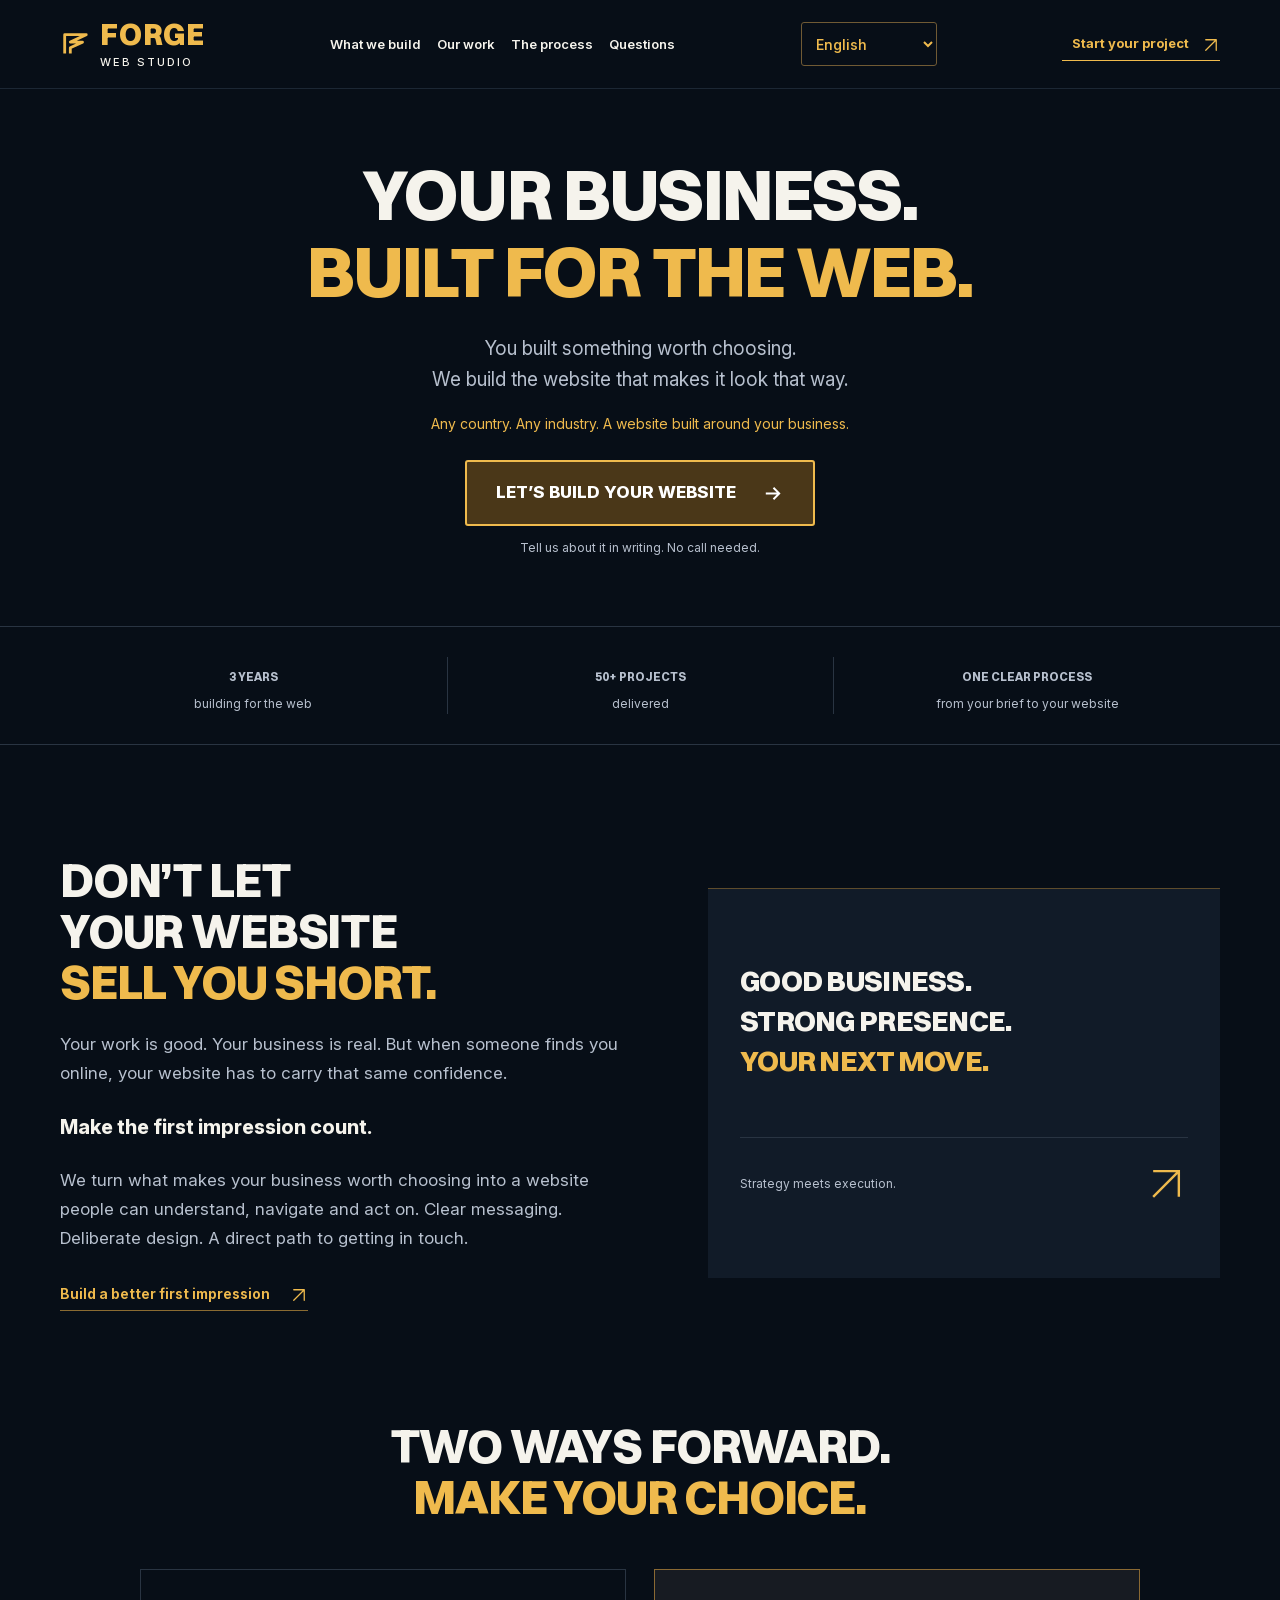
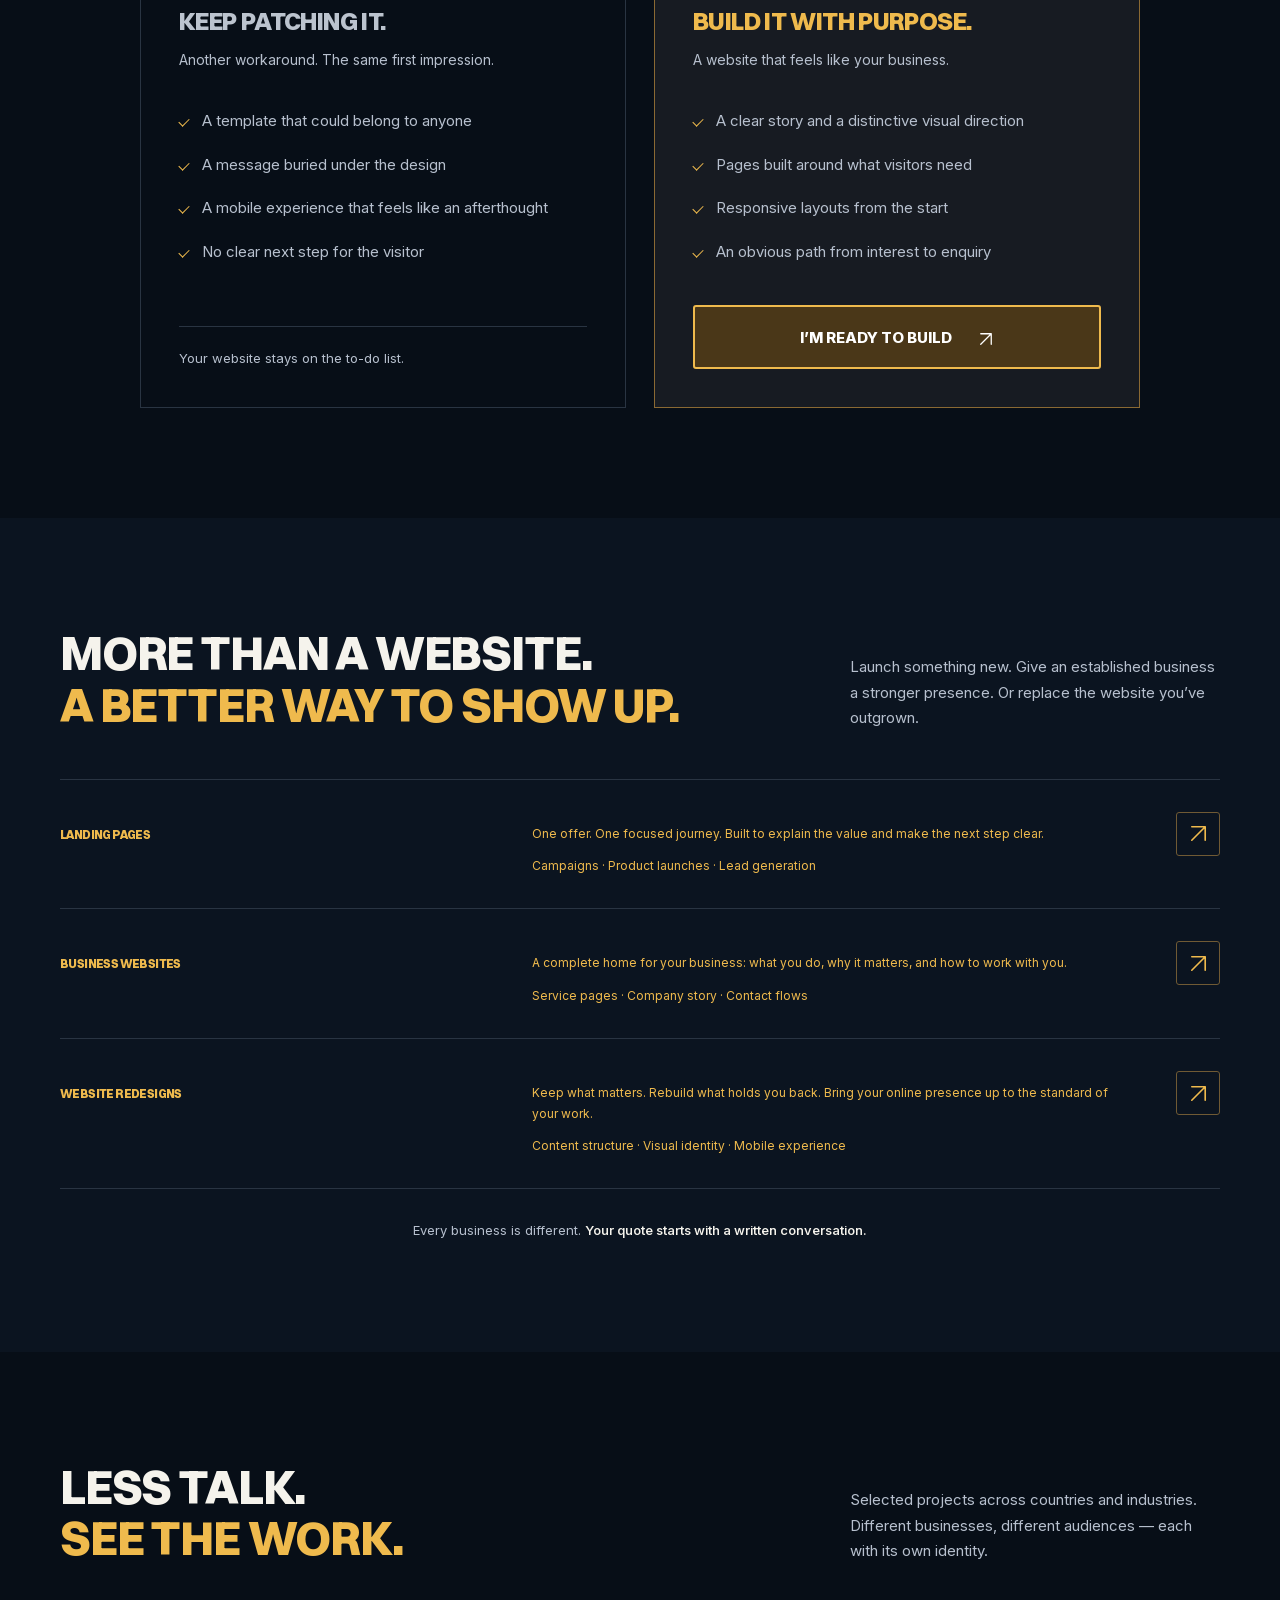
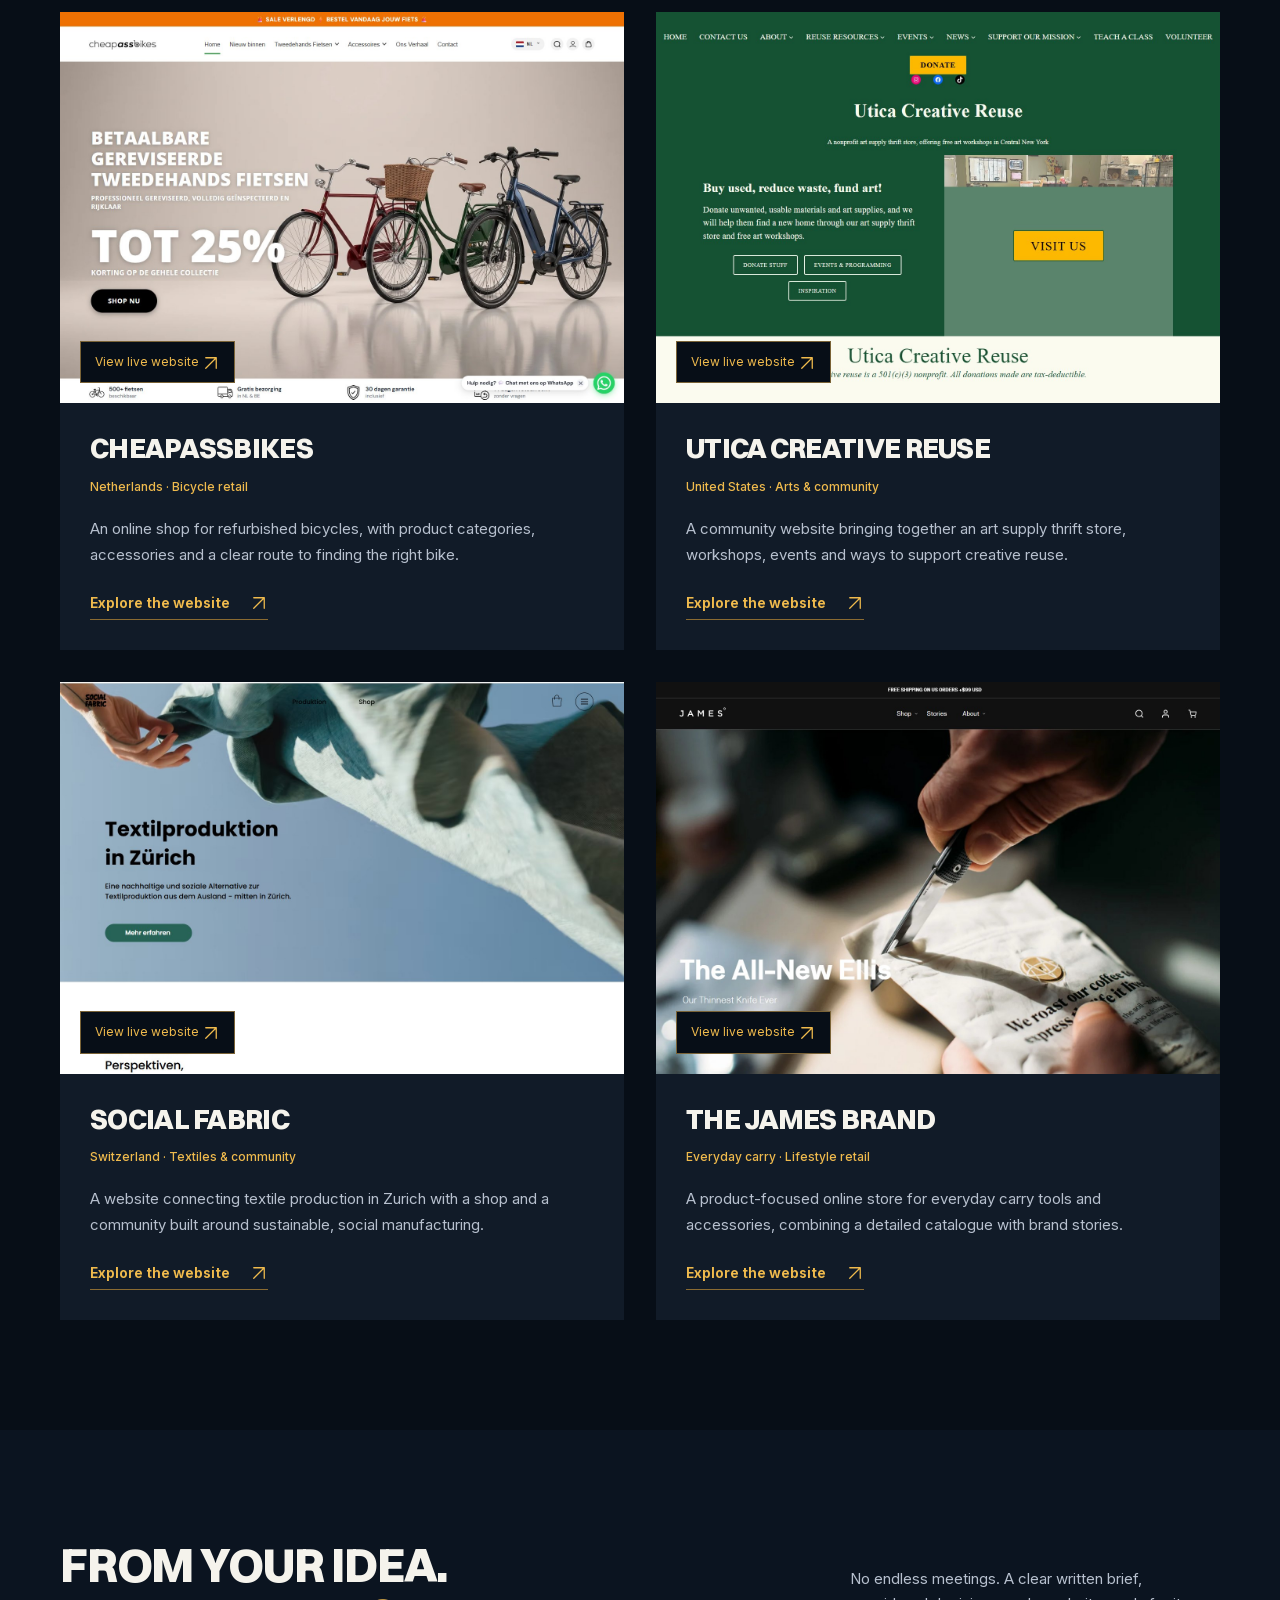
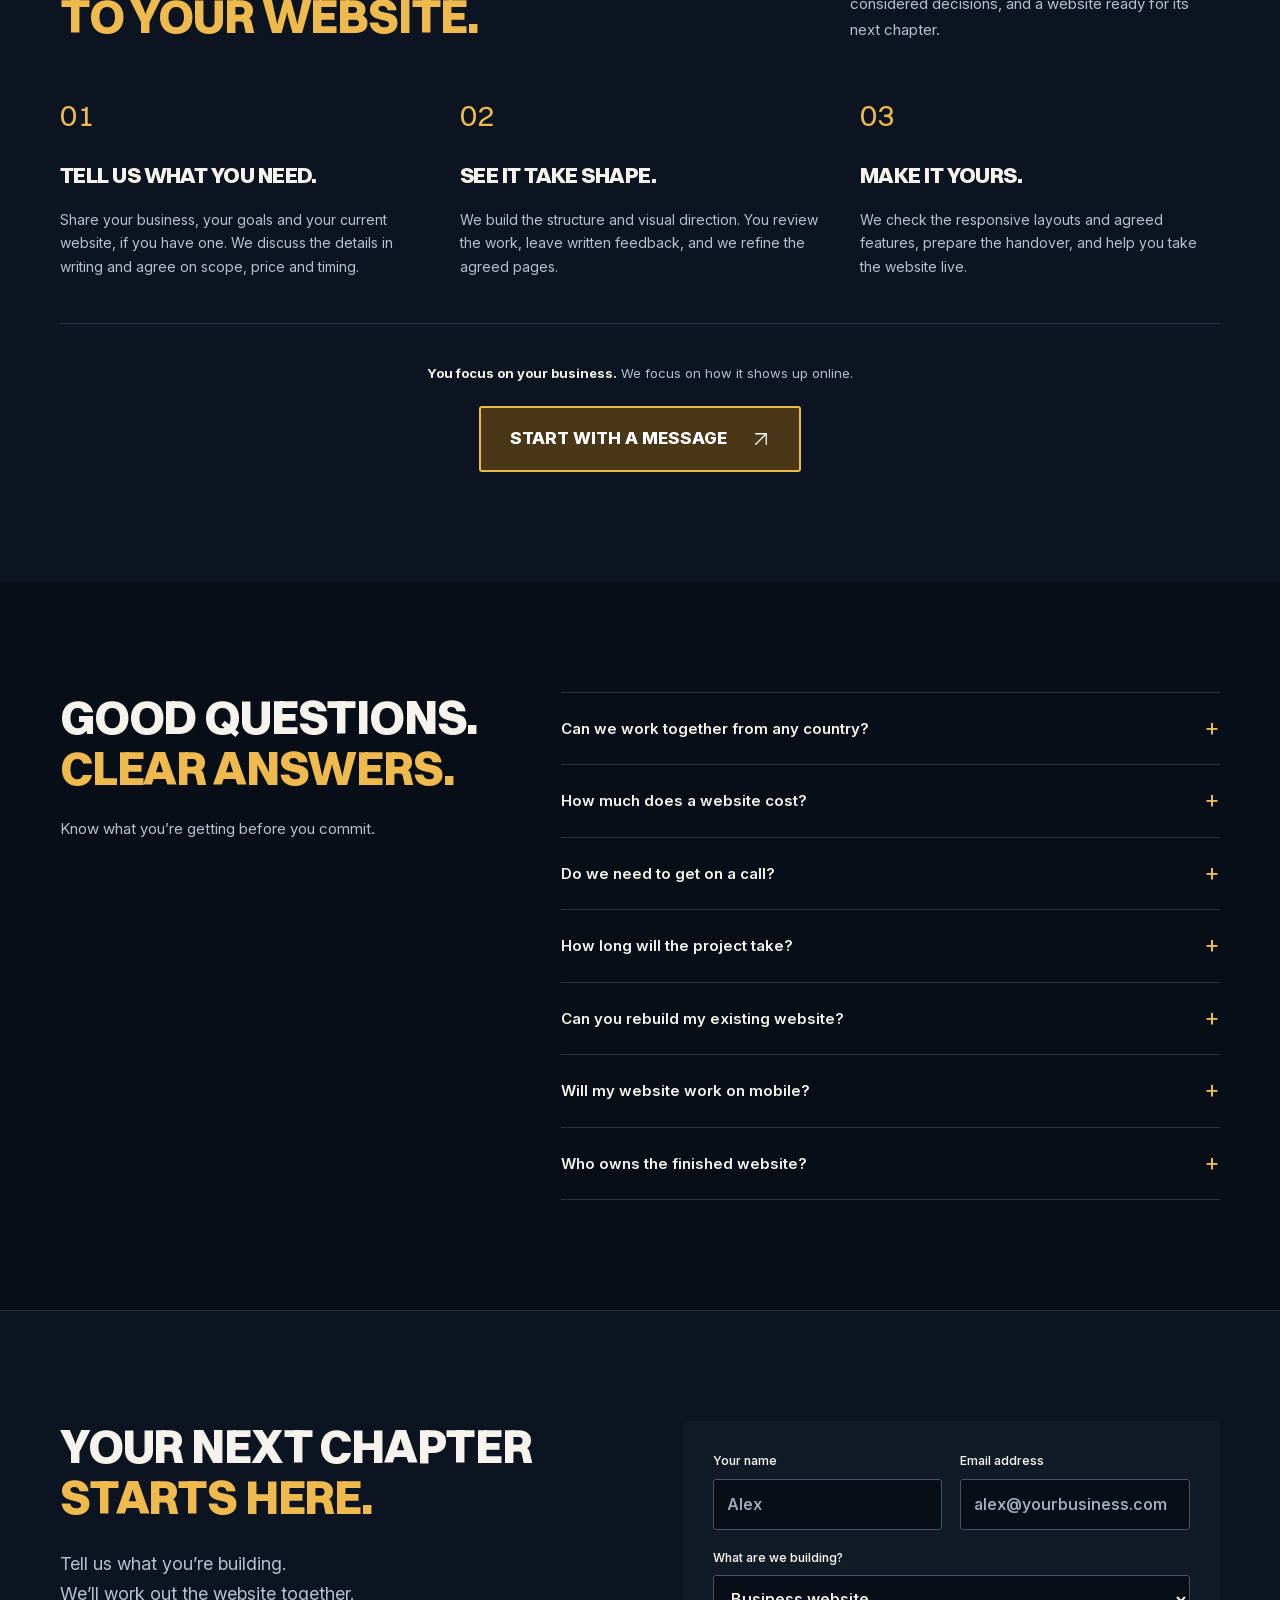
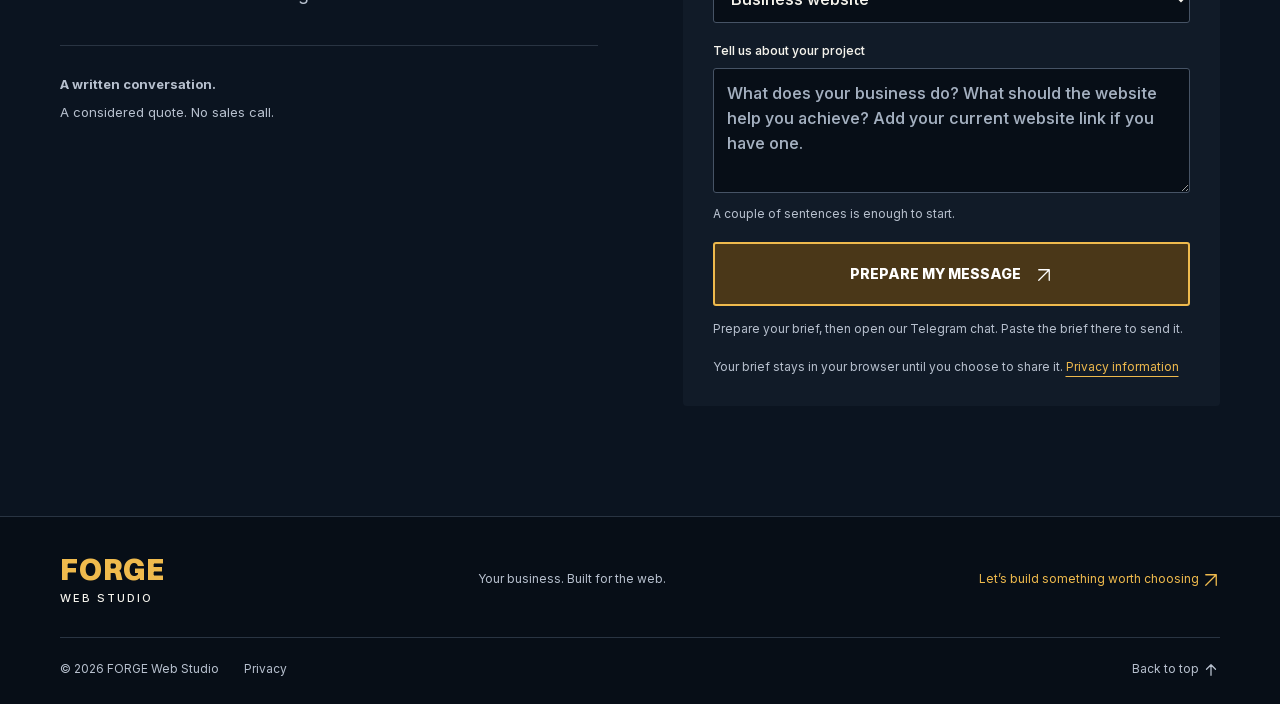
==== commit 2270d77a: "Remove Northline concept and its preview controls" ====
--- a/index.html
+++ b/index.html
@@ -30,13 +30,7 @@
   <p class="global-note"><span data-i18n="12">Any country. Any industry. A website built around your business.</span></p>
   <a class="button" href="#start"><span data-i18n="13">LET’S BUILD YOUR WEBSITE</span> <svg viewBox="0 0 24 24" fill="none" width="23" height="23" aria-hidden="true"><path d="M5 12h14m-6-6 6 6-6 6" stroke="currentColor" stroke-width="2"></path></svg></a>
   <p class="cta-note"><span data-i18n="14">Tell us about it in writing. No call needed.</span></p>
-  <div class="specimen-wrap">
-    <div class="preview-tools"><span><span data-i18n="15">A stronger first impression, on every screen.</span></span><div class="device-switch" role="group" aria-label="Website preview layout" data-i18n-aria-label="180"><button type="button" data-device="desktop" aria-pressed="true"><span data-i18n="16">Desktop</span></button><button type="button" data-device="mobile" aria-pressed="false"><span data-i18n="17">Mobile</span></button></div></div>
-    <div class="browser" id="website-preview"><div class="browser-bar"><span class="window-dots" aria-hidden="true"><i></i><i></i><i></i></span><span><span data-i18n="18">Northline / website concept</span></span><span aria-hidden="true"><svg class="icon icon-diagonal" viewBox="0 0 24 24" width="18" height="18" fill="none" aria-hidden="true"><path d="M5 19 19 5M5 5h14v14" stroke="currentColor" stroke-width="1.7" stroke-linecap="round" stroke-linejoin="round"></path></svg></span></div>
-      <div class="demo-site"><div class="demo-nav"><strong>NORTHLINE<span> / </span></strong><span><span data-i18n="19">Independent design &amp; architecture</span></span><span class="demo-nav-end"><span data-i18n="20">Discover our work</span> <svg class="icon icon-diagonal" viewBox="0 0 24 24" width="18" height="18" fill="none" aria-hidden="true"><path d="M5 19 19 5M5 5h14v14" stroke="currentColor" stroke-width="1.7" stroke-linecap="round" stroke-linejoin="round"></path></svg></span></div><div class="demo-layout"><div class="demo-copy"><span class="demo-rule"></span><h2><span data-i18n="21">Spaces for</span><br><span data-i18n="22">what’s next.</span></h2><p><span data-i18n="23">Considered architecture.</span><br><span data-i18n="24">Built around the way you live.</span></p><span class="demo-link"><span data-i18n="25">Explore the studio</span> <svg viewBox="0 0 24 24" fill="none" width="17" height="17" aria-hidden="true"><path d="M5 12h14m-6-6 6 6-6 6" stroke="currentColor" stroke-width="1.6"></path></svg></span></div><div class="architecture" aria-label="Abstract architectural composition" data-i18n-aria-label="181"><div class="building building-back"></div><div class="building building-front"><div class="building-window"></div><div class="building-door"></div></div><span><span data-i18n="26">FORM / FUNCTION / FUTURE</span></span></div></div><div class="demo-footer"><span><span data-i18n="27">Residential &amp; commercial</span></span><span><span data-i18n="28">Thoughtful by design.</span></span></div></div>
-    </div>
-    <p class="preview-caption"><span data-i18n="29">Interactive design concept · illustrative, not a client project</span></p>
-  </div>
+
 </div></section>
 <section class="proof-strip" aria-label="Studio experience" data-i18n-aria-label="182"><div class="container proof-grid"><div><strong><span data-i18n="30">3 YEARS</span></strong><span><span data-i18n="31">building for the web</span></span></div><div><strong><span data-i18n="32">50+ PROJECTS</span></strong><span><span data-i18n="33">delivered</span></span></div><div><strong><span data-i18n="34">ONE CLEAR PROCESS</span></strong><span><span data-i18n="35">from your brief to your website</span></span></div></div></section>
 <section class="section manifesto"><div class="container split"><div><h2><span data-i18n="36">DON’T LET YOUR WEBSITE</span><br><em><span data-i18n="37">SELL YOU SHORT.</span></em></h2><p><span data-i18n="38">Your work is good. Your business is real. But when someone finds you online, your website has to carry that same confidence.</span></p><p class="strong-copy"><span data-i18n="39">Make the first impression count.</span></p><p><span data-i18n="40">We turn what makes your business worth choosing into a website people can understand, navigate and act on. Clear messaging. Deliberate design. A direct path to getting in touch.</span></p><a class="text-link" href="#start"><span data-i18n="41">Build a better first impression</span> <span aria-hidden="true"><svg class="icon icon-diagonal" viewBox="0 0 24 24" width="18" height="18" fill="none" aria-hidden="true"><path d="M5 19 19 5M5 5h14v14" stroke="currentColor" stroke-width="1.7" stroke-linecap="round" stroke-linejoin="round"></path></svg></span></a></div><div class="statement-panel"><span class="statement-line"><span data-i18n="42">GOOD BUSINESS.</span></span><span class="statement-line"><span data-i18n="43">STRONG PRESENCE.</span></span><span class="statement-line gold"><span data-i18n="44">YOUR NEXT MOVE.</span></span><div class="statement-bottom"><span><span data-i18n="45">Strategy meets execution.</span></span><svg viewBox="0 0 24 24" width="44" height="44" fill="none" aria-hidden="true"><path d="M5 19 19 5M5 5h14v14" stroke="currentColor" stroke-width="1.3"></path></svg></div></div></div></section>
@@ -45,7 +39,7 @@
 <section class="section work" id="work"><div class="container"><div class="section-heading"><h2><span data-i18n="76">LESS TALK.</span><br><em><span data-i18n="77">SEE THE WORK.</span></em></h2><p><span data-i18n="78">Selected projects across countries and industries. Different businesses, different audiences — each with its own identity.</span></p></div><div class="portfolio-grid"><article class="portfolio-case"><a class="project-image" href="https://cheapassbikes.nl/" target="_blank" rel="noopener noreferrer" aria-label="Visit CHEAPASSBIKES website" data-i18n-aria-label="183"><img src="assets/cases/cheapassbikes.jpg" alt="Cheapassbikes website showing refurbished bicycles" width="1440" height="1000" loading="lazy" data-i18n-alt="80"><span><span data-i18n="79">View live website</span> <svg class="icon icon-diagonal" viewBox="0 0 24 24" width="18" height="18" fill="none" aria-hidden="true"><path d="M5 19 19 5M5 5h14v14" stroke="currentColor" stroke-width="1.7" stroke-linecap="round" stroke-linejoin="round"></path></svg></span></a><div class="project-copy"><h3>CHEAPASSBIKES</h3><span class="project-tag"><span data-i18n="80">Netherlands · Bicycle retail</span></span><p><span data-i18n="81">An online shop for refurbished bicycles, with product categories, accessories and a clear route to finding the right bike.</span></p><a class="text-link" href="https://cheapassbikes.nl/" target="_blank" rel="noopener noreferrer"><span data-i18n="82">Explore the website</span> <svg class="icon icon-diagonal" viewBox="0 0 24 24" width="18" height="18" fill="none" aria-hidden="true"><path d="M5 19 19 5M5 5h14v14" stroke="currentColor" stroke-width="1.7" stroke-linecap="round" stroke-linejoin="round"></path></svg></a></div></article>
 <article class="portfolio-case"><a class="project-image" href="https://uticacreativereuse.org/" target="_blank" rel="noopener noreferrer" aria-label="Visit UTICA CREATIVE REUSE website" data-i18n-aria-label="183"><img src="assets/cases/utica-creative-reuse.jpg" alt="Utica Creative Reuse website showing its art supply store and community activities" width="1440" height="1000" loading="lazy" data-i18n-alt="83"><span><span data-i18n="79">View live website</span> <svg class="icon icon-diagonal" viewBox="0 0 24 24" width="18" height="18" fill="none" aria-hidden="true"><path d="M5 19 19 5M5 5h14v14" stroke="currentColor" stroke-width="1.7" stroke-linecap="round" stroke-linejoin="round"></path></svg></span></a><div class="project-copy"><h3>UTICA CREATIVE REUSE</h3><span class="project-tag"><span data-i18n="83">United States · Arts &amp; community</span></span><p><span data-i18n="84">A community website bringing together an art supply thrift store, workshops, events and ways to support creative reuse.</span></p><a class="text-link" href="https://uticacreativereuse.org/" target="_blank" rel="noopener noreferrer"><span data-i18n="82">Explore the website</span> <svg class="icon icon-diagonal" viewBox="0 0 24 24" width="18" height="18" fill="none" aria-hidden="true"><path d="M5 19 19 5M5 5h14v14" stroke="currentColor" stroke-width="1.7" stroke-linecap="round" stroke-linejoin="round"></path></svg></a></div></article>
 <article class="portfolio-case"><a class="project-image" href="https://www.socialfabric.ch/" target="_blank" rel="noopener noreferrer" aria-label="Visit SOCIAL FABRIC website" data-i18n-aria-label="183"><img src="assets/cases/social-fabric.jpg" alt="Social Fabric website presenting textile production in Zurich" width="1440" height="1000" loading="lazy" data-i18n-alt="85"><span><span data-i18n="79">View live website</span> <svg class="icon icon-diagonal" viewBox="0 0 24 24" width="18" height="18" fill="none" aria-hidden="true"><path d="M5 19 19 5M5 5h14v14" stroke="currentColor" stroke-width="1.7" stroke-linecap="round" stroke-linejoin="round"></path></svg></span></a><div class="project-copy"><h3>SOCIAL FABRIC</h3><span class="project-tag"><span data-i18n="85">Switzerland · Textiles &amp; community</span></span><p><span data-i18n="86">A website connecting textile production in Zurich with a shop and a community built around sustainable, social manufacturing.</span></p><a class="text-link" href="https://www.socialfabric.ch/" target="_blank" rel="noopener noreferrer"><span data-i18n="82">Explore the website</span> <svg class="icon icon-diagonal" viewBox="0 0 24 24" width="18" height="18" fill="none" aria-hidden="true"><path d="M5 19 19 5M5 5h14v14" stroke="currentColor" stroke-width="1.7" stroke-linecap="round" stroke-linejoin="round"></path></svg></a></div></article>
-<article class="portfolio-case"><a class="project-image" href="https://thejamesbrand.com/" target="_blank" rel="noopener noreferrer" aria-label="Visit THE JAMES BRAND website" data-i18n-aria-label="183"><img src="assets/cases/the-james-brand.jpg" alt="The James Brand website featuring its Ellis everyday carry knife" width="1440" height="1000" loading="lazy" data-i18n-alt="87"><span><span data-i18n="79">View live website</span> <svg class="icon icon-diagonal" viewBox="0 0 24 24" width="18" height="18" fill="none" aria-hidden="true"><path d="M5 19 19 5M5 5h14v14" stroke="currentColor" stroke-width="1.7" stroke-linecap="round" stroke-linejoin="round"></path></svg></span></a><div class="project-copy"><h3>THE JAMES BRAND</h3><span class="project-tag"><span data-i18n="87">Everyday carry · Lifestyle retail</span></span><p><span data-i18n="88">A product-focused online store for everyday carry tools and accessories, combining a detailed catalogue with brand stories.</span></p><a class="text-link" href="https://thejamesbrand.com/" target="_blank" rel="noopener noreferrer"><span data-i18n="82">Explore the website</span> <svg class="icon icon-diagonal" viewBox="0 0 24 24" width="18" height="18" fill="none" aria-hidden="true"><path d="M5 19 19 5M5 5h14v14" stroke="currentColor" stroke-width="1.7" stroke-linecap="round" stroke-linejoin="round"></path></svg></a></div></article></div><div class="work-note"><span><span data-i18n="89">NORTHLINE / ARCHITECTURE</span></span><p><span data-i18n="90">The interactive concept above explores a quieter direction. Your website’s visual identity is shaped around your business.</span></p><a class="text-link" href="#website-preview"><span data-i18n="91">Try the concept</span> <svg class="icon icon-up" viewBox="0 0 24 24" width="18" height="18" fill="none" aria-hidden="true"><path d="M12 19V5m-6 6 6-6 6 6" stroke="currentColor" stroke-width="1.7" stroke-linecap="round" stroke-linejoin="round"></path></svg></a></div></div></section>
+<article class="portfolio-case"><a class="project-image" href="https://thejamesbrand.com/" target="_blank" rel="noopener noreferrer" aria-label="Visit THE JAMES BRAND website" data-i18n-aria-label="183"><img src="assets/cases/the-james-brand.jpg" alt="The James Brand website featuring its Ellis everyday carry knife" width="1440" height="1000" loading="lazy" data-i18n-alt="87"><span><span data-i18n="79">View live website</span> <svg class="icon icon-diagonal" viewBox="0 0 24 24" width="18" height="18" fill="none" aria-hidden="true"><path d="M5 19 19 5M5 5h14v14" stroke="currentColor" stroke-width="1.7" stroke-linecap="round" stroke-linejoin="round"></path></svg></span></a><div class="project-copy"><h3>THE JAMES BRAND</h3><span class="project-tag"><span data-i18n="87">Everyday carry · Lifestyle retail</span></span><p><span data-i18n="88">A product-focused online store for everyday carry tools and accessories, combining a detailed catalogue with brand stories.</span></p><a class="text-link" href="https://thejamesbrand.com/" target="_blank" rel="noopener noreferrer"><span data-i18n="82">Explore the website</span> <svg class="icon icon-diagonal" viewBox="0 0 24 24" width="18" height="18" fill="none" aria-hidden="true"><path d="M5 19 19 5M5 5h14v14" stroke="currentColor" stroke-width="1.7" stroke-linecap="round" stroke-linejoin="round"></path></svg></a></div></article></div></div></section>
 <section class="section band" id="process"><div class="container"><div class="section-heading"><h2><span data-i18n="92">FROM YOUR IDEA.</span><br><em><span data-i18n="93">TO YOUR WEBSITE.</span></em></h2><p><span data-i18n="94">No endless meetings. A clear written brief, considered decisions, and a website ready for its next chapter.</span></p></div><ol class="process-grid"><li><span class="step">01</span><h3><span data-i18n="95">TELL US WHAT YOU NEED.</span></h3><p><span data-i18n="96">Share your business, your goals and your current website, if you have one. We discuss the details in writing and agree on scope, price and timing.</span></p></li><li><span class="step">02</span><h3><span data-i18n="97">SEE IT TAKE SHAPE.</span></h3><p><span data-i18n="98">We build the structure and visual direction. You review the work, leave written feedback, and we refine the agreed pages.</span></p></li><li><span class="step">03</span><h3><span data-i18n="99">MAKE IT YOURS.</span></h3><p><span data-i18n="100">We check the responsive layouts and agreed features, prepare the handover, and help you take the website live.</span></p></li></ol><div class="process-close"><p><strong><span data-i18n="101">You focus on your business.</span></strong> <span data-i18n="102">We focus on how it shows up online.</span></p><a class="button" href="#start"><span data-i18n="103">START WITH A MESSAGE</span> <span aria-hidden="true"><svg class="icon icon-diagonal" viewBox="0 0 24 24" width="18" height="18" fill="none" aria-hidden="true"><path d="M5 19 19 5M5 5h14v14" stroke="currentColor" stroke-width="1.7" stroke-linecap="round" stroke-linejoin="round"></path></svg></span></a></div></div></section>
 <section class="section faq" id="faq"><div class="container split faq-layout"><div><h2><span data-i18n="104">GOOD QUESTIONS.</span><br><em><span data-i18n="105">CLEAR ANSWERS.</span></em></h2><p><span data-i18n="106">Know what you’re getting before you commit.</span></p></div><div class="faq-list"><details><summary><span data-i18n="107">Can we work together from any country?</span></summary><p><span data-i18n="108">Yes. We work with clients from any country and in any industry. Tell us what you do and what you need; we shape the website around your business and audience. Briefs, feedback and pricing are handled in writing, so there is no call to schedule across time zones.</span></p></details><details><summary><span data-i18n="109">How much does a website cost?</span></summary><p><span data-i18n="110">We quote after understanding the pages, content and features you need. Send a short brief and we’ll discuss the scope and price in writing. There is no checkout or automatic subscription on this website.</span></p></details><details><summary><span data-i18n="111">Do we need to get on a call?</span></summary><p><span data-i18n="112">No. Our process is designed around written communication. You can share your brief, review designs and send feedback without booking a call.</span></p></details><details><summary><span data-i18n="113">How long will the project take?</span></summary><p><span data-i18n="114">Timing depends on the agreed scope and the availability of your content. We agree on a schedule before work starts, rather than promise the same deadline for every project.</span></p></details><details><summary><span data-i18n="115">Can you rebuild my existing website?</span></summary><p><span data-i18n="116">Yes. Share the link and explain what you want to improve. We’ll review the requirements and discuss the content, functionality and existing links that need to be preserved.</span></p></details><details><summary><span data-i18n="117">Will my website work on mobile?</span></summary><p><span data-i18n="118">Responsive layouts are part of the work. We check the agreed pages at desktop and mobile sizes so people can read, navigate and get in touch on different screens.</span></p></details><details><summary><span data-i18n="119">Who owns the finished website?</span></summary><p><span data-i18n="120">Ownership, third-party licences, account access and handover deliverables are defined in the project agreement before work begins. We discuss hosting and any ongoing costs upfront.</span></p></details></div></div></section>
 <section class="section start" id="start"><div class="container request-layout"><div><h2><span data-i18n="121">YOUR NEXT CHAPTER</span><br><em><span data-i18n="122">STARTS HERE.</span></em></h2><p><span data-i18n="123">Tell us what you’re building.</span><br><span data-i18n="124">We’ll work out the website together.</span></p><div class="contact-promise"><strong><span data-i18n="125">A written conversation.</span></strong><span><span data-i18n="126">A considered quote. No sales call.</span></span></div></div><form id="project-form" novalidate=""><div class="form-grid"><label><span data-i18n="127">Your name</span><input name="name" autocomplete="name" required="" maxlength="100" placeholder="Alex"></label><label><span data-i18n="128">Email address</span><input name="email" type="email" autocomplete="email" required="" maxlength="254" placeholder="alex@yourbusiness.com"></label></div><label><span data-i18n="129">What are we building?</span><select name="service"><option value="Business website" data-i18n="130">Business website</option><option value="Landing page" data-i18n="131">Landing page</option><option value="Website redesign" data-i18n="132">Website redesign</option><option value="Let’s figure it out" data-i18n="133">Let’s figure it out</option></select></label><label><span data-i18n="134">Tell us about your project</span><textarea name="brief" required="" minlength="20" maxlength="5000" rows="4" placeholder="What does your business do? What should the website help you achieve? Add your current website link if you have one." data-i18n-placeholder="172"></textarea></label><p class="form-help"><span data-i18n="135">A couple of sentences is enough to start.</span></p><button class="button" type="submit" id="submit-button"><span data-i18n="136">PREPARE MY PROJECT BRIEF</span> <span aria-hidden="true"><svg class="icon icon-diagonal" viewBox="0 0 24 24" width="18" height="18" fill="none" aria-hidden="true"><path d="M5 19 19 5M5 5h14v14" stroke="currentColor" stroke-width="1.7" stroke-linecap="round" stroke-linejoin="round"></path></svg></span></button><p class="form-note" id="delivery-note"><span data-i18n="137">Preview mode: prepare and copy your brief. Online delivery is not connected yet.</span></p><p class="form-status" id="form-status" role="status" aria-live="polite"></p><div id="brief-output" hidden=""><label><span data-i18n="138">Your prepared message</span><textarea id="prepared-message" rows="7" readonly=""></textarea></label><div class="brief-actions"><button type="button" class="secondary-button" id="copy-brief"><span data-i18n="139">Copy brief</span></button><a class="secondary-button" id="contact-link" hidden=""><span data-i18n="140">Open email draft</span></a></div></div><p class="privacy-note"><span data-i18n="141">Your brief stays in your browser until you choose to share it.</span> <a href="privacy.html"><span data-i18n="142">Privacy information</span></a></p></form></div></section>
--- a/styles.css
+++ b/styles.css
@@ -1,18 +1,22 @@
 :root{--bg:#070e17;--band:#0b1420;--surface:#111b28;--text:#f5f3ec;--muted:#b7c0ce;--gold:#efba4d;--amber:#4a3718;--line:#293442;--display:Switzer,Inter,sans-serif;--ease:cubic-bezier(.16,1,.3,1)}
-*{box-sizing:border-box}html{scroll-behavior:smooth;scroll-padding-top:90px;color-scheme:dark}body{margin:0;background:var(--bg);color:var(--text);font-family:Inter,sans-serif;font-size:17px;line-height:1.7}::selection{background:var(--gold);color:var(--bg)}*{scrollbar-color:#74603b var(--bg);scrollbar-width:thin}a{color:inherit;text-decoration:none;text-underline-offset:5px}button,input,select,textarea{font:inherit}button,a,input,select,textarea{touch-action:manipulation}button{cursor:pointer}a:focus-visible,button:focus-visible,input:focus-visible,select:focus-visible,textarea:focus-visible,summary:focus-visible{outline:3px solid var(--gold);outline-offset:5px}img{display:block;max-width:100%}h1,h2,h3,p{margin:0}h1,h2,h3{font-family:var(--display);font-weight:800;letter-spacing:-.025em;line-height:1.08;text-wrap:balance}h1{font-size:clamp(2.5rem,5.6vw,5rem)}h2{font-size:clamp(2rem,3.7vw,3.3rem)}h3{font-size:1.55rem}em{font-style:normal;color:var(--gold)}p{color:var(--muted)}.container{width:min(1160px,calc(100% - 64px));margin-inline:auto}.section{padding:110px 0}.band{background:var(--band)}.center{text-align:center}.gold{color:var(--gold)}.skip{position:fixed;top:10px;left:10px;background:var(--gold);color:var(--bg);padding:12px 20px;z-index:200;transform:translateY(-150%)}.skip:focus{transform:none}.header{background:var(--bg);border-bottom:1px solid #1c2734}.header-inner{min-height:88px;display:flex;align-items:center;justify-content:space-between;gap:24px}.brand{display:flex;align-items:center;gap:10px;color:var(--gold);flex-shrink:0}.brand>span{font-family:var(--display);font-weight:850;font-size:30px;line-height:.95;letter-spacing:.025em}.brand small{display:block;color:var(--text);font-family:Inter,sans-serif;font-weight:500;font-size:9px;letter-spacing:.27em;margin-top:8px}.header nav{display:flex;gap:27px;font-size:13px;font-weight:600}.header nav a:hover{color:var(--gold)}.header-cta{font-size:13px;font-weight:700;border-bottom:1px solid var(--gold);padding:5px 0}.header-cta span{margin-left:10px;color:var(--gold)}.menu-toggle{display:none}.hero{padding:67px 0 29px;overflow:clip}.hero-content{text-align:center}.hero-lead{font-size:19px;line-height:1.65;margin:22px 0 28px}.button{display:inline-flex;align-items:center;justify-content:center;gap:25px;padding:19px 29px;min-height:64px;border:2px solid var(--gold);border-radius:3px;background:var(--amber);color:white;font-family:Inter,sans-serif;font-size:17px;font-weight:800;line-height:1.4;transition:background .2s var(--ease),transform .2s var(--ease);text-align:center}.button:hover{background:#69501f;transform:translateY(-2px)}.button:active{transform:none}.button:disabled{opacity:.6;cursor:wait}.cta-note{font-size:12px;margin-top:12px}.specimen-wrap{max-width:940px;margin:43px auto 0}.preview-tools{display:flex;justify-content:space-between;align-items:center;margin-bottom:10px;gap:20px;color:var(--muted);font-size:12px;text-align:left}.device-switch{display:flex;gap:4px}.device-switch button{font-size:11px;min-height:35px;padding:7px 13px;color:var(--muted);background:transparent;border:1px solid var(--line);border-radius:3px}.device-switch button[aria-pressed=true]{color:var(--gold);border-color:#8e703b;background:#231e16}.browser{width:100%;margin:auto;border:1px solid #5d6267;border-radius:5px;overflow:hidden;box-shadow:0 26px 60px #0004;transition:width .6s var(--ease)}.browser-bar{display:flex;align-items:center;justify-content:space-between;gap:16px;background:#17212c;padding:8px 13px;color:#c7ced7;font-size:10px;min-height:32px}.window-dots{display:flex;gap:5px}.window-dots i{width:6px;height:6px;background:#65717c;border-radius:50%}.demo-site{background:#e8e5dd;color:#25332f;text-align:left;padding:21px 31px 17px}.demo-nav{display:flex;align-items:center;justify-content:space-between;gap:18px;font-size:9px}.demo-nav strong{font-size:16px;letter-spacing:.03em}.demo-nav strong span{color:#8b5839}.demo-layout{display:grid;grid-template-columns:1fr 1fr;min-height:238px;gap:20px;margin-top:26px}.demo-copy{padding:7px 0 20px}.demo-rule{display:block;width:32px;height:2px;background:#966749;margin-bottom:17px}.demo-copy h2{font-family:Georgia,serif;font-weight:400;font-size:clamp(35px,4.6vw,58px);line-height:.95;letter-spacing:-.04em;text-wrap:wrap}.demo-copy p{font-size:10px;line-height:1.7;color:#49564c;margin-top:17px}.demo-link{display:flex;align-items:center;gap:18px;margin-top:22px;font-size:9px;font-weight:600}.architecture{position:relative;overflow:hidden;background:#b6b9a9;min-height:235px;isolation:isolate}.building{position:absolute;background:#d8d0ba;box-shadow:9px 12px 22px #3640342b}.building-back{width:52%;height:68%;right:-3%;bottom:14%;background:#beb5a0}.building-front{left:13%;bottom:14%;width:65%;height:74%;border-top:13px solid #dfd5bf;border-left:14px solid #cbc2aa}.building-window{position:absolute;inset:17% 13% 18% 10%;background:#263b32;border:7px solid #baad92}.building-window:before{content:'';position:absolute;inset:0 44%;background:#baad92}.building-door{position:absolute;bottom:0;right:-21%;height:50%;width:17%;background:#3b4537}.architecture>span{position:absolute;bottom:9px;left:13px;font-size:7px;letter-spacing:.15em;color:#283729}.demo-footer{display:flex;justify-content:space-between;border-top:1px solid #b8bdb0;margin-top:19px;padding-top:11px;font-size:8px;letter-spacing:.04em}.preview-caption{font-size:10px;margin-top:11px}.browser.is-mobile{width:310px}.is-mobile .demo-site{padding:18px}.is-mobile .demo-nav>span{display:none}.is-mobile .demo-layout{grid-template-columns:1fr;gap:3px;margin-top:20px}.is-mobile .demo-copy h2{font-size:43px}.is-mobile .architecture{min-height:170px}.is-mobile .demo-footer{gap:12px}.proof-strip{border-block:1px solid var(--line)}.proof-grid{display:grid;grid-template-columns:repeat(3,1fr);padding-block:30px}.proof-grid>div{display:flex;flex-direction:column;align-items:center;gap:3px;border-left:1px solid var(--line)}.proof-grid>div:first-child{border:0}.proof-grid strong{font-family:var(--display);font-size:20px}.proof-grid span{color:var(--muted);font-size:12px}.split{display:grid;grid-template-columns:1.1fr 1fr;gap:85px;align-items:center}.manifesto p{margin-top:22px;font-size:17px}.manifesto .strong-copy{font-size:20px;font-weight:750;color:var(--text)}.text-link{display:inline-flex;gap:20px;align-items:center;color:var(--gold);font-size:14px;font-weight:650;border-bottom:1px solid #8a6b32;padding-bottom:4px}.text-link:hover{color:#ffe0a0}.manifesto .text-link{margin-top:29px}.statement-panel{min-height:390px;background:#111b28;padding:40px 32px;display:flex;flex-direction:column;justify-content:center;border-top:1px solid #5e4c2c}.statement-line{font-family:var(--display);font-size:clamp(20px,2.25vw,32px);font-weight:800;line-height:1.4;letter-spacing:-.025em}.statement-bottom{display:flex;align-items:center;justify-content:space-between;margin-top:55px;border-top:1px solid var(--line);padding-top:24px;color:var(--muted);font-size:12px}.statement-bottom svg{color:var(--gold)}.choice{padding-top:0}.choice-grid{display:grid;grid-template-columns:1fr 1fr;gap:28px;max-width:1000px;margin:46px auto 0}.choice-panel{display:flex;flex-direction:column;padding:38px}.muted-panel{border:1px solid var(--line)}.muted-panel h3{color:#bbc3ce}.gold-panel{border:1px solid #8a6933;background:#171b22}.gold-panel h3{color:var(--gold)}.choice-panel>p{margin-top:13px;font-size:14px}.choice-panel ul{padding:0;list-style:none;margin:28px 0 32px}.choice-panel li{position:relative;color:var(--muted);padding:9px 0 9px 23px;font-size:15px}.choice-panel li:before{content:'';position:absolute;left:0;top:19px;width:9px;height:5px;border-left:1px solid var(--gold);border-bottom:1px solid var(--gold);transform:rotate(-45deg)}.choice-panel .button{margin-top:auto;font-size:15px}.choice-panel .choice-end{margin-top:auto;border-top:1px solid var(--line);padding-top:20px;font-size:13px}.section-heading{display:flex;justify-content:space-between;gap:70px;align-items:flex-end;margin-bottom:48px}.section-heading h2{flex:1.6}.section-heading>p{flex:1;font-size:15px;max-width:370px}.service-list{border-top:1px solid var(--line)}.service-list article{display:grid;grid-template-columns:1fr 1.4fr 44px;gap:40px;padding:32px 0;border-bottom:1px solid var(--line);align-items:start}.service-list h3{font-size:24px;margin-top:5px}.service-list p{font-size:15px}.service-list span{display:block;font-size:11px;color:var(--gold);margin-top:12px}.service-list article>a{font-size:28px;color:var(--gold);width:44px;height:44px;display:flex;align-items:center;justify-content:center;border:1px solid #705a34;border-radius:3px}.service-list article>a:hover{background:var(--amber)}.pricing-note{font-size:13px;text-align:center;margin-top:30px}.pricing-note strong{color:var(--text);font-weight:550}.project-feature{display:grid;grid-template-columns:1.3fr 1fr;background:var(--surface);align-items:stretch}.project-image{position:relative;overflow:hidden;min-height:350px}.project-image img{width:100%;height:100%;object-fit:cover;object-position:top}.project-image>span{position:absolute;bottom:20px;left:20px;background:var(--bg);color:var(--gold);font-size:12px;padding:10px 14px;border:1px solid #7a6337}.project-copy{padding:40px;align-self:center}.project-tag{font-size:10px;color:var(--gold);font-weight:650;letter-spacing:.06em}.project-copy h3{font-size:32px;margin:15px 0 20px}.project-copy p{font-size:15px}.project-tags{display:flex;flex-wrap:wrap;gap:8px 18px;list-style:none;padding:0;margin:23px 0 30px;font-size:10px;color:var(--muted)}.work-note{display:flex;align-items:center;gap:32px;padding-top:30px;font-size:11px}.work-note>span{flex:1;color:var(--gold);font-weight:650}.work-note>p{flex:2}.work-note>a{font-size:11px;white-space:nowrap}.process-grid{display:grid;grid-template-columns:repeat(3,1fr);gap:40px;list-style:none;padding:0;margin:0}.step{display:block;font-family:var(--display);color:var(--gold);font-size:30px;margin-bottom:22px}.process-grid h3{font-size:22px;line-height:1.15;margin-bottom:19px}.process-grid p{font-size:14px}.process-close{text-align:center;border-top:1px solid var(--line);padding-top:38px;margin-top:44px}.process-close p{font-size:13px;margin-bottom:22px}.process-close strong{color:var(--text)}.faq-layout{align-items:start;gap:70px;grid-template-columns:.85fr 1.3fr}.faq-layout>div>p{margin-top:22px;font-size:15px}.faq-list{border-top:1px solid var(--line)}details{border-bottom:1px solid var(--line)}summary{padding:23px 30px 23px 0;font-size:15px;font-weight:600;cursor:pointer;list-style:none;position:relative}summary::-webkit-details-marker{display:none}summary:after{content:'+';position:absolute;right:0;color:var(--gold);font-size:23px;font-weight:400;top:16px}details[open] summary:after{content:'−'}details p{font-size:14px;padding-bottom:24px;max-width:65ch}.start{background:var(--band);border-block:1px solid var(--line)}.request-layout{display:grid;grid-template-columns:1fr 1fr;gap:85px;align-items:start}.request-layout>div>p{font-size:18px;margin-top:25px}.contact-promise{display:flex;flex-direction:column;gap:5px;margin-top:35px;border-top:1px solid var(--line);padding-top:25px}.contact-promise strong{color:var(--gold);font-size:15px}.contact-promise span{font-size:13px;color:var(--muted)}form{padding:30px;background:var(--surface);border-radius:4px}label{display:block;font-size:12px;font-weight:550;color:var(--text);margin-bottom:18px}.form-grid{display:grid;grid-template-columns:1fr 1fr;gap:18px}input,textarea,select{width:100%;display:block;margin-top:7px;padding:12px 13px;border:1px solid #465365;border-radius:3px;background:var(--bg);color:var(--text);font-size:14px;caret-color:var(--gold);line-height:1.55}textarea{resize:vertical;min-height:110px}input::placeholder,textarea::placeholder{color:#a3afbf;opacity:1}select{min-height:48px}form .button{width:100%;font-size:14px;margin-top:18px;gap:14px}.form-help,.form-note,.privacy-note{font-size:11px;line-height:1.6}.form-help{margin-top:-7px}.form-note{margin-top:13px}.privacy-note{margin-top:19px}.privacy-note a{color:var(--gold);text-decoration:underline}.form-status{font-size:13px;color:var(--gold);margin-top:15px}.form-status:empty{display:none}#brief-output{margin-top:22px;border-top:1px solid var(--line);padding-top:20px}[hidden]{display:none!important}.brief-actions{display:flex;gap:10px;flex-wrap:wrap}.secondary-button{display:inline-block;background:transparent;color:var(--gold);font-size:12px;padding:10px 15px;border:1px solid #8a6b32;border-radius:3px}.secondary-button:hover{background:var(--amber)}footer{padding:39px 0 25px}.footer-top{display:flex;align-items:center;justify-content:space-between;gap:30px;padding-bottom:34px}.footer-top p{font-size:12px}.footer-top>a:last-child{font-size:12px;color:var(--gold)}.footer-bottom{border-top:1px solid var(--line);display:flex;gap:25px;color:var(--muted);font-size:10px;padding-top:21px}.footer-bottom>a:last-child{margin-left:auto}.mobile-cta{display:none}.privacy-page{max-width:760px;padding:75px 0}.privacy-page h1{font-size:46px}.privacy-page h2{font-size:24px;margin-top:38px}.privacy-page p{margin-top:19px}.privacy-page .text-link{margin-top:30px}.hero h1{animation:arrive .85s var(--ease)}@keyframes arrive{from{transform:translateY(12px);filter:blur(2px)}to{transform:none;filter:none}}
+*{box-sizing:border-box}html{scroll-behavior:smooth;scroll-padding-top:90px;color-scheme:dark}body{margin:0;background:var(--bg);color:var(--text);font-family:Inter,sans-serif;font-size:17px;line-height:1.7}::selection{background:var(--gold);color:var(--bg)}*{scrollbar-color:#74603b var(--bg);scrollbar-width:thin}a{color:inherit;text-decoration:none;text-underline-offset:5px}button,input,select,textarea{font:inherit}button,a,input,select,textarea{touch-action:manipulation}button{cursor:pointer}a:focus-visible,button:focus-visible,input:focus-visible,select:focus-visible,textarea:focus-visible,summary:focus-visible{outline:3px solid var(--gold);outline-offset:5px}img{display:block;max-width:100%}h1,h2,h3,p{margin:0}h1,h2,h3{font-family:var(--display);font-weight:800;letter-spacing:-.025em;line-height:1.08;text-wrap:balance}h1{font-size:clamp(2.5rem,5.6vw,5rem)}h2{font-size:clamp(2rem,3.7vw,3.3rem)}h3{font-size:1.55rem}em{font-style:normal;color:var(--gold)}p{color:var(--muted)}.container{width:min(1160px,calc(100% - 64px));margin-inline:auto}.section{padding:110px 0}.band{background:var(--band)}.center{text-align:center}.gold{color:var(--gold)}.skip{position:fixed;top:10px;left:10px;background:var(--gold);color:var(--bg);padding:12px 20px;z-index:200;transform:translateY(-150%)}.skip:focus{transform:none}.header{background:var(--bg);border-bottom:1px solid #1c2734}.header-inner{min-height:88px;display:flex;align-items:center;justify-content:space-between;gap:24px}.brand{display:flex;align-items:center;gap:10px;color:var(--gold);flex-shrink:0}.brand>span{font-family:var(--display);font-weight:850;font-size:30px;line-height:.95;letter-spacing:.025em}.brand small{display:block;color:var(--text);font-family:Inter,sans-serif;font-weight:500;font-size:9px;letter-spacing:.27em;margin-top:8px}.header nav{display:flex;gap:27px;font-size:13px;font-weight:600}.header nav a:hover{color:var(--gold)}.header-cta{font-size:13px;font-weight:700;border-bottom:1px solid var(--gold);padding:5px 0}.header-cta span{margin-left:10px;color:var(--gold)}.menu-toggle{display:none}.hero{padding:67px 0 29px;overflow:clip}.hero-content{text-align:center}.hero-lead{font-size:19px;line-height:1.65;margin:22px 0 28px}.button{display:inline-flex;align-items:center;justify-content:center;gap:25px;padding:19px 29px;min-height:64px;border:2px solid var(--gold);border-radius:3px;background:var(--amber);color:white;font-family:Inter,sans-serif;font-size:17px;font-weight:800;line-height:1.4;transition:background .2s var(--ease),transform .2s var(--ease);text-align:center}.button:hover{background:#69501f;transform:translateY(-2px)}.button:active{transform:none}.button:disabled{opacity:.6;cursor:wait}.cta-note{font-size:12px;margin-top:12px}.proof-strip{border-block:1px solid var(--line)}.proof-grid{display:grid;grid-template-columns:repeat(3,1fr);padding-block:30px}.proof-grid>div{display:flex;flex-direction:column;align-items:center;gap:3px;border-left:1px solid var(--line)}.proof-grid>div:first-child{border:0}.proof-grid strong{font-family:var(--display);font-size:20px}.proof-grid span{color:var(--muted);font-size:12px}.split{display:grid;grid-template-columns:1.1fr 1fr;gap:85px;align-items:center}.manifesto p{margin-top:22px;font-size:17px}.manifesto .strong-copy{font-size:20px;font-weight:750;color:var(--text)}.text-link{display:inline-flex;gap:20px;align-items:center;color:var(--gold);font-size:14px;font-weight:650;border-bottom:1px solid #8a6b32;padding-bottom:4px}.text-link:hover{color:#ffe0a0}.manifesto .text-link{margin-top:29px}.statement-panel{min-height:390px;background:#111b28;padding:40px 32px;display:flex;flex-direction:column;justify-content:center;border-top:1px solid #5e4c2c}.statement-line{font-family:var(--display);font-size:clamp(20px,2.25vw,32px);font-weight:800;line-height:1.4;letter-spacing:-.025em}.statement-bottom{display:flex;align-items:center;justify-content:space-between;margin-top:55px;border-top:1px solid var(--line);padding-top:24px;color:var(--muted);font-size:12px}.statement-bottom svg{color:var(--gold)}.choice{padding-top:0}.choice-grid{display:grid;grid-template-columns:1fr 1fr;gap:28px;max-width:1000px;margin:46px auto 0}.choice-panel{display:flex;flex-direction:column;padding:38px}.muted-panel{border:1px solid var(--line)}.muted-panel h3{color:#bbc3ce}.gold-panel{border:1px solid #8a6933;background:#171b22}.gold-panel h3{color:var(--gold)}.choice-panel>p{margin-top:13px;font-size:14px}.choice-panel ul{padding:0;list-style:none;margin:28px 0 32px}.choice-panel li{position:relative;color:var(--muted);padding:9px 0 9px 23px;font-size:15px}.choice-panel li:before{content:'';position:absolute;left:0;top:19px;width:9px;height:5px;border-left:1px solid var(--gold);border-bottom:1px solid var(--gold);transform:rotate(-45deg)}.choice-panel .button{margin-top:auto;font-size:15px}.choice-panel .choice-end{margin-top:auto;border-top:1px solid var(--line);padding-top:20px;font-size:13px}.section-heading{display:flex;justify-content:space-between;gap:70px;align-items:flex-end;margin-bottom:48px}.section-heading h2{flex:1.6}.section-heading>p{flex:1;font-size:15px;max-width:370px}.service-list{border-top:1px solid var(--line)}.service-list article{display:grid;grid-template-columns:1fr 1.4fr 44px;gap:40px;padding:32px 0;border-bottom:1px solid var(--line);align-items:start}.service-list h3{font-size:24px;margin-top:5px}.service-list p{font-size:15px}.service-list span{display:block;font-size:11px;color:var(--gold);margin-top:12px}.service-list article>a{font-size:28px;color:var(--gold);width:44px;height:44px;display:flex;align-items:center;justify-content:center;border:1px solid #705a34;border-radius:3px}.service-list article>a:hover{background:var(--amber)}.pricing-note{font-size:13px;text-align:center;margin-top:30px}.pricing-note strong{color:var(--text);font-weight:550}.project-feature{display:grid;grid-template-columns:1.3fr 1fr;background:var(--surface);align-items:stretch}.project-image{position:relative;overflow:hidden;min-height:350px}.project-image img{width:100%;height:100%;object-fit:cover;object-position:top}.project-image>span{position:absolute;bottom:20px;left:20px;background:var(--bg);color:var(--gold);font-size:12px;padding:10px 14px;border:1px solid #7a6337}.project-copy{padding:40px;align-self:center}.project-tag{font-size:10px;color:var(--gold);font-weight:650;letter-spacing:.06em}.project-copy h3{font-size:32px;margin:15px 0 20px}.project-copy p{font-size:15px}.project-tags{display:flex;flex-wrap:wrap;gap:8px 18px;list-style:none;padding:0;margin:23px 0 30px;font-size:10px;color:var(--muted)}.process-grid{display:grid;grid-template-columns:repeat(3,1fr);gap:40px;list-style:none;padding:0;margin:0}.step{display:block;font-family:var(--display);color:var(--gold);font-size:30px;margin-bottom:22px}.process-grid h3{font-size:22px;line-height:1.15;margin-bottom:19px}.process-grid p{font-size:14px}.process-close{text-align:center;border-top:1px solid var(--line);padding-top:38px;margin-top:44px}.process-close p{font-size:13px;margin-bottom:22px}.process-close strong{color:var(--text)}.faq-layout{align-items:start;gap:70px;grid-template-columns:.85fr 1.3fr}.faq-layout>div>p{margin-top:22px;font-size:15px}.faq-list{border-top:1px solid var(--line)}details{border-bottom:1px solid var(--line)}summary{padding:23px 30px 23px 0;font-size:15px;font-weight:600;cursor:pointer;list-style:none;position:relative}summary::-webkit-details-marker{display:none}summary:after{content:'+';position:absolute;right:0;color:var(--gold);font-size:23px;font-weight:400;top:16px}details[open] summary:after{content:'−'}details p{font-size:14px;padding-bottom:24px;max-width:65ch}.start{background:var(--band);border-block:1px solid var(--line)}.request-layout{display:grid;grid-template-columns:1fr 1fr;gap:85px;align-items:start}.request-layout>div>p{font-size:18px;margin-top:25px}.contact-promise{display:flex;flex-direction:column;gap:5px;margin-top:35px;border-top:1px solid var(--line);padding-top:25px}.contact-promise strong{color:var(--gold);font-size:15px}.contact-promise span{font-size:13px;color:var(--muted)}form{padding:30px;background:var(--surface);border-radius:4px}label{display:block;font-size:12px;font-weight:550;color:var(--text);margin-bottom:18px}.form-grid{display:grid;grid-template-columns:1fr 1fr;gap:18px}input,textarea,select{width:100%;display:block;margin-top:7px;padding:12px 13px;border:1px solid #465365;border-radius:3px;background:var(--bg);color:var(--text);font-size:14px;caret-color:var(--gold);line-height:1.55}textarea{resize:vertical;min-height:110px}input::placeholder,textarea::placeholder{color:#a3afbf;opacity:1}select{min-height:48px}form .button{width:100%;font-size:14px;margin-top:18px;gap:14px}.form-help,.form-note,.privacy-note{font-size:11px;line-height:1.6}.form-help{margin-top:-7px}.form-note{margin-top:13px}.privacy-note{margin-top:19px}.privacy-note a{color:var(--gold);text-decoration:underline}.form-status{font-size:13px;color:var(--gold);margin-top:15px}.form-status:empty{display:none}#brief-output{margin-top:22px;border-top:1px solid var(--line);padding-top:20px}[hidden]{display:none!important}.brief-actions{display:flex;gap:10px;flex-wrap:wrap}.secondary-button{display:inline-block;background:transparent;color:var(--gold);font-size:12px;padding:10px 15px;border:1px solid #8a6b32;border-radius:3px}.secondary-button:hover{background:var(--amber)}footer{padding:39px 0 25px}.footer-top{display:flex;align-items:center;justify-content:space-between;gap:30px;padding-bottom:34px}.footer-top p{font-size:12px}.footer-top>a:last-child{font-size:12px;color:var(--gold)}.footer-bottom{border-top:1px solid var(--line);display:flex;gap:25px;color:var(--muted);font-size:10px;padding-top:21px}.footer-bottom>a:last-child{margin-left:auto}.mobile-cta{display:none}.privacy-page{max-width:760px;padding:75px 0}.privacy-page h1{font-size:46px}.privacy-page h2{font-size:24px;margin-top:38px}.privacy-page p{margin-top:19px}.privacy-page .text-link{margin-top:30px}.hero h1{animation:arrive .85s var(--ease)}@keyframes arrive{from{transform:translateY(12px);filter:blur(2px)}to{transform:none;filter:none}}
 @media(min-width:1600px){.hero{padding-top:80px}}
 @media(max-width:1000px){.header nav{gap:17px}.header-cta{display:none}.split,.request-layout{gap:40px}.section-heading{gap:40px}.statement-panel{padding:30px}.project-copy{padding:28px}.project-copy h3{font-size:27px}.service-list article{gap:25px}.service-list h3{font-size:21px}}
-@media(max-width:760px){html{scroll-padding-top:20px}.container{width:calc(100% - 40px)}.section{padding:70px 0}.header-inner{min-height:73px;flex-wrap:wrap;gap:0}.brand>span{font-size:25px}.brand small{font-size:8px}.brand svg{width:26px}.menu-toggle{display:block;border:1px solid var(--line);padding:8px 13px;min-height:42px;border-radius:3px;background:transparent;color:var(--text);font-size:12px}.header nav{display:none;width:100%;padding:10px 0 21px;flex-direction:column;gap:0}.header nav.is-open{display:flex}.header nav a{padding:10px 0}.hero{padding:42px 0 22px}h1{font-size:clamp(30px,7.2vw,49px);line-height:1.07}h2{font-size:clamp(28px,6.5vw,40px)}.hero-lead{font-size:15px;margin:19px 0 23px}.button{font-size:14px;padding:17px 19px;min-height:58px;gap:16px}.cta-note{font-size:10px}.specimen-wrap{margin-top:30px}.preview-tools{font-size:10px;gap:10px}.preview-tools>span{max-width:180px}.device-switch button{padding:6px 9px;font-size:10px}.demo-site{padding:15px 18px}.demo-nav>span{display:none}.demo-nav strong{font-size:13px}.demo-layout{gap:11px;min-height:160px;margin-top:17px}.demo-copy{padding:0}.demo-copy h2{font-size:clamp(24px,6.5vw,40px)}.demo-copy p{font-size:8px;margin-top:12px}.demo-rule{margin-bottom:12px}.demo-link{font-size:7px;margin-top:13px;gap:7px}.demo-link svg{width:12px}.architecture{min-height:150px}.architecture>span{font-size:5px;left:7px;bottom:6px}.building-front{border-top-width:7px;border-left-width:8px}.building-window{border-width:4px}.demo-footer{font-size:6px;margin-top:14px;padding-top:8px}.browser.is-mobile{width:min(280px,100%)}.is-mobile .demo-copy p{font-size:10px}.is-mobile .demo-link{font-size:9px}.is-mobile .demo-footer{font-size:7px}.preview-caption{font-size:9px}.proof-grid{padding-block:22px}.proof-grid strong{font-size:12px;text-align:center}.proof-grid span{font-size:9px;text-align:center}.proof-grid>div{padding-inline:6px}.split,.request-layout{grid-template-columns:1fr;gap:34px}.manifesto p{font-size:15px;margin-top:20px}.statement-panel{min-height:270px;padding:28px}.statement-line{font-size:clamp(22px,6.2vw,34px)}.statement-bottom{margin-top:30px;padding-top:20px}.choice{padding-top:0}.choice-grid{grid-template-columns:1fr;margin-top:30px;gap:20px}.choice-panel{padding:28px}.choice-panel h3{font-size:24px}.choice-panel .button{font-size:13px}.section-heading{display:block;margin-bottom:30px}.section-heading>p{margin-top:20px;max-width:100%;font-size:14px}.service-list article{grid-template-columns:1fr 44px;gap:13px 20px;padding:27px 0}.service-list article>div{grid-row:2;grid-column:1/-1}.service-list article>a{grid-column:2;grid-row:1}.service-list h3{font-size:22px;align-self:center}.service-list p{font-size:14px}.service-list span{font-size:10px}.pricing-note{font-size:12px;text-align:left}.project-feature{grid-template-columns:1fr}.project-image{min-height:0;aspect-ratio:1.42}.project-copy{padding:28px}.project-copy h3{font-size:27px}.work-note{flex-wrap:wrap;gap:14px}.work-note>span{flex-basis:100%}.work-note>p{flex-basis:100%;font-size:12px}.process-grid{grid-template-columns:1fr;gap:27px}.process-grid li{display:grid;grid-template-columns:40px 1fr;column-gap:18px;border-bottom:1px solid var(--line);padding-bottom:27px}.step{grid-row:1/3;margin:0;font-size:25px}.process-grid h3{font-size:21px;margin:5px 0 14px}.process-grid p{grid-column:2}.process-close{border-top:0;margin-top:0;padding-top:29px}.process-close p{font-size:12px}.faq-layout{gap:27px}.faq-layout>div>p{margin-top:17px}.request-layout>div>p{font-size:16px}.contact-promise{margin-top:25px;padding-top:20px}.form-grid{grid-template-columns:1fr;gap:0}form{padding:23px}form .button{font-size:12px}.footer-top{flex-wrap:wrap;gap:23px;padding-bottom:28px}.footer-top p{font-size:11px}.footer-top>a:last-child{flex-basis:100%;font-size:11px}.footer-bottom{font-size:9px;gap:16px}footer{padding-bottom:95px}.mobile-cta{display:flex;position:fixed;bottom:12px;left:20px;right:20px;align-items:center;justify-content:center;gap:24px;background:var(--amber);border:2px solid var(--gold);border-radius:3px;color:#fff;min-height:52px;font-size:14px;font-weight:750;z-index:50;box-shadow:0 9px 24px #0006}.mobile-cta.is-hidden{display:none}.privacy-page h1{font-size:36px}}
-.brand small{font-size:11px;letter-spacing:.18em}.browser{transition:none;box-shadow:none}.hero{overflow:visible}.cta-note,.preview-tools,.preview-caption,.device-switch button,.proof-grid span,.service-list span,.project-tag,.project-tags,.work-note,.work-note>a,.form-help,.form-note,.privacy-note,.footer-top p,.footer-top>a:last-child,.footer-bottom{font-size:12px}.device-switch button{min-height:42px}.proof-grid strong{font-size:clamp(14px,1.6vw,20px)}.icon{display:inline-block;vertical-align:middle;flex-shrink:0}.service-list .icon{width:23px;height:23px}.demo-nav-end .icon,.browser-bar .icon{width:11px;height:11px}.project-copy .project-tag{display:block;margin:-7px 0 19px}
-@media(max-width:760px){.proof-grid span{font-size:11px}.proof-grid strong{font-size:12px}.preview-tools>span{max-width:165px}.work-note>p{font-size:13px}.footer-bottom{font-size:11px}.preview-caption{font-size:11px}.footer-top p,.footer-top>a:last-child{font-size:12px}}
+@media(max-width:760px){html{scroll-padding-top:20px}.container{width:calc(100% - 40px)}.section{padding:70px 0}.header-inner{min-height:73px;flex-wrap:wrap;gap:0}.brand>span{font-size:25px}.brand small{font-size:8px}.brand svg{width:26px}.menu-toggle{display:block;border:1px solid var(--line);padding:8px 13px;min-height:42px;border-radius:3px;background:transparent;color:var(--text);font-size:12px}.header nav{display:none;width:100%;padding:10px 0 21px;flex-direction:column;gap:0}.header nav.is-open{display:flex}.header nav a{padding:10px 0}.hero{padding:42px 0 22px}h1{font-size:clamp(30px,7.2vw,49px);line-height:1.07}h2{font-size:clamp(28px,6.5vw,40px)}.hero-lead{font-size:15px;margin:19px 0 23px}.button{font-size:14px;padding:17px 19px;min-height:58px;gap:16px}.cta-note{font-size:10px}.proof-grid{padding-block:22px}.proof-grid strong{font-size:12px;text-align:center}.proof-grid span{font-size:9px;text-align:center}.proof-grid>div{padding-inline:6px}.split,.request-layout{grid-template-columns:1fr;gap:34px}.manifesto p{font-size:15px;margin-top:20px}.statement-panel{min-height:270px;padding:28px}.statement-line{font-size:clamp(22px,6.2vw,34px)}.statement-bottom{margin-top:30px;padding-top:20px}.choice{padding-top:0}.choice-grid{grid-template-columns:1fr;margin-top:30px;gap:20px}.choice-panel{padding:28px}.choice-panel h3{font-size:24px}.choice-panel .button{font-size:13px}.section-heading{display:block;margin-bottom:30px}.section-heading>p{margin-top:20px;max-width:100%;font-size:14px}.service-list article{grid-template-columns:1fr 44px;gap:13px 20px;padding:27px 0}.service-list article>div{grid-row:2;grid-column:1/-1}.service-list article>a{grid-column:2;grid-row:1}.service-list h3{font-size:22px;align-self:center}.service-list p{font-size:14px}.service-list span{font-size:10px}.pricing-note{font-size:12px;text-align:left}.project-feature{grid-template-columns:1fr}.project-image{min-height:0;aspect-ratio:1.42}.project-copy{padding:28px}.project-copy h3{font-size:27px}.process-grid{grid-template-columns:1fr;gap:27px}.process-grid li{display:grid;grid-template-columns:40px 1fr;column-gap:18px;border-bottom:1px solid var(--line);padding-bottom:27px}.step{grid-row:1/3;margin:0;font-size:25px}.process-grid h3{font-size:21px;margin:5px 0 14px}.process-grid p{grid-column:2}.process-close{border-top:0;margin-top:0;padding-top:29px}.process-close p{font-size:12px}.faq-layout{gap:27px}.faq-layout>div>p{margin-top:17px}.request-layout>div>p{font-size:16px}.contact-promise{margin-top:25px;padding-top:20px}.form-grid{grid-template-columns:1fr;gap:0}form{padding:23px}form .button{font-size:12px}.footer-top{flex-wrap:wrap;gap:23px;padding-bottom:28px}.footer-top p{font-size:11px}.footer-top>a:last-child{flex-basis:100%;font-size:11px}.footer-bottom{font-size:9px;gap:16px}footer{padding-bottom:95px}.mobile-cta{display:flex;position:fixed;bottom:12px;left:20px;right:20px;align-items:center;justify-content:center;gap:24px;background:var(--amber);border:2px solid var(--gold);border-radius:3px;color:#fff;min-height:52px;font-size:14px;font-weight:750;z-index:50;box-shadow:0 9px 24px #0006}.mobile-cta.is-hidden{display:none}.privacy-page h1{font-size:36px}}
+.brand small{font-size:11px;letter-spacing:.18em}.hero{overflow:visible}.cta-note,.proof-grid span,.service-list span,.project-tag,.project-tags,.form-help,.form-note,.privacy-note,.footer-top p,.footer-top>a:last-child,.footer-bottom{font-size:12px}.proof-grid strong{font-size:clamp(14px,1.6vw,20px)}.icon{display:inline-block;vertical-align:middle;flex-shrink:0}.service-list .icon{width:23px;height:23px}.project-copy .project-tag{display:block;margin:-7px 0 19px}
+@media(max-width:760px){.proof-grid span{font-size:11px}.proof-grid strong{font-size:12px}.footer-bottom{font-size:11px}.footer-top p,.footer-top>a:last-child{font-size:12px}}
 @media(prefers-reduced-motion:reduce){html{scroll-behavior:auto}*,*:before,*:after{animation:none!important;transition:none!important}}
 
 /* International portfolio */
 /* Language control and resilient translated layouts */
-.sr-only{position:absolute;width:1px;height:1px;padding:0;margin:-1px;overflow:hidden;clip-path:inset(50%);white-space:nowrap;border:0}.language-control{margin:0;flex-shrink:0}.language-control select{margin:0;width:136px;min-height:44px;padding:8px 24px 8px 10px;font-size:14px;color:var(--gold);border-color:#705a34}.header-inner{gap:18px}.header nav{gap:16px}.header-cta{max-width:180px}.section-heading>*{min-width:0}.statement-line,h1,h2,h3{overflow-wrap:anywhere}.button,.mobile-cta{overflow-wrap:anywhere}.work-note>a{white-space:normal}.proof-grid>div{min-width:0;padding-inline:12px;text-align:center}.privacy-toolbar{display:flex;align-items:center;justify-content:space-between;gap:20px}html:lang(ru){--display:Inter,sans-serif}html:lang(zh){--display:"Noto Sans SC","Microsoft YaHei","PingFang SC",sans-serif}html:lang(zh) body{font-family:Inter,"Noto Sans SC","Microsoft YaHei","PingFang SC",sans-serif}.demo-copy h2{overflow-wrap:normal}input,textarea,select{font-size:16px}.header-inner .menu-toggle{flex-shrink:0}
+.sr-only{position:absolute;width:1px;height:1px;padding:0;margin:-1px;overflow:hidden;clip-path:inset(50%);white-space:nowrap;border:0}.language-control{margin:0;flex-shrink:0}.language-control select{margin:0;width:136px;min-height:44px;padding:8px 24px 8px 10px;font-size:14px;color:var(--gold);border-color:#705a34}.header-inner{gap:18px}.header nav{gap:16px}.header-cta{max-width:180px}.section-heading>*{min-width:0}.statement-line,h1,h2,h3{overflow-wrap:anywhere}.button,.mobile-cta{overflow-wrap:anywhere}.proof-grid>div{min-width:0;padding-inline:12px;text-align:center}.privacy-toolbar{display:flex;align-items:center;justify-content:space-between;gap:20px}html:lang(ru){--display:Inter,sans-serif}html:lang(zh){--display:"Noto Sans SC","Microsoft YaHei","PingFang SC",sans-serif}html:lang(zh) body{font-family:Inter,"Noto Sans SC","Microsoft YaHei","PingFang SC",sans-serif}input,textarea,select{font-size:16px}.header-inner .menu-toggle{flex-shrink:0}
 @media(max-width:1150px){.header-inner{flex-wrap:wrap;padding-block:16px}.header nav{display:none;width:100%;order:4;flex-direction:column;gap:0;padding:8px 0}.header nav.is-open{display:flex}.header nav a{padding:10px 0}.header-cta{display:none}.menu-toggle{display:block;margin-inline-start:auto;border:1px solid var(--line);padding:8px 13px;min-height:44px;border-radius:3px;background:transparent;color:var(--text);font-size:14px}.language-control select{width:132px}.header nav a{font-size:15px}}
 @media(max-width:760px){.header-inner{gap:10px;min-height:73px}.header-inner>.brand{gap:6px}.brand>span{font-size:22px}.brand small{font-size:9px;letter-spacing:.04em}.language-control select{width:116px;font-size:13px}.menu-toggle{font-size:12px;padding:8px 10px}.header-inner>.brand svg{width:22px}.proof-grid strong{font-size:13px}.proof-grid>div{padding-inline:5px}.proof-grid span{font-size:11px}.statement-line{font-size:clamp(19px,5.5vw,30px)}.service-list h3{font-size:clamp(19px,5.6vw,22px)}.mobile-cta{font-size:13px;padding:8px 12px;min-height:52px}.privacy-page h1{font-size:clamp(25px,8vw,36px)}.privacy-toolbar .brand{min-width:0}}
 @media(max-width:360px){.header-inner>.brand svg{display:none}.language-control select{width:105px}.header-inner{gap:8px}.brand>span{font-size:21px}}
-@media(max-width:760px){html:lang(ru) .demo-copy h2{font-size:clamp(18px,4.8vw,30px)}html:lang(ru) .is-mobile .demo-copy h2{font-size:36px}}
+@media(max-width:760px){}
 .global-note{color:var(--gold);font-size:14px;margin:-12px 0 25px}.portfolio-grid{display:grid;grid-template-columns:repeat(2,minmax(0,1fr));gap:32px}.portfolio-case{display:flex;flex-direction:column;background:var(--surface)}.portfolio-case .project-image{display:block;min-height:0;aspect-ratio:1.44}.portfolio-case .project-copy{padding:30px;align-self:stretch;display:flex;flex-direction:column;flex:1}.portfolio-case h3{font-size:28px;margin:0 0 20px}.portfolio-case .project-copy p{margin-bottom:24px}.portfolio-case .text-link{align-self:flex-start;margin-top:auto}.portfolio-case .project-tag{letter-spacing:0;font-weight:500}
 @media(max-width:760px){.portfolio-grid{grid-template-columns:1fr;gap:25px}.portfolio-case .project-copy{padding:25px}.portfolio-case h3{font-size:25px}.global-note{font-size:12px;margin:-8px 0 23px;max-width:32ch;margin-inline:auto}}
+
+/* Hero without the removed concept */
+.hero{padding-bottom:67px}
+@media(max-width:760px){.hero{padding-bottom:42px}}
